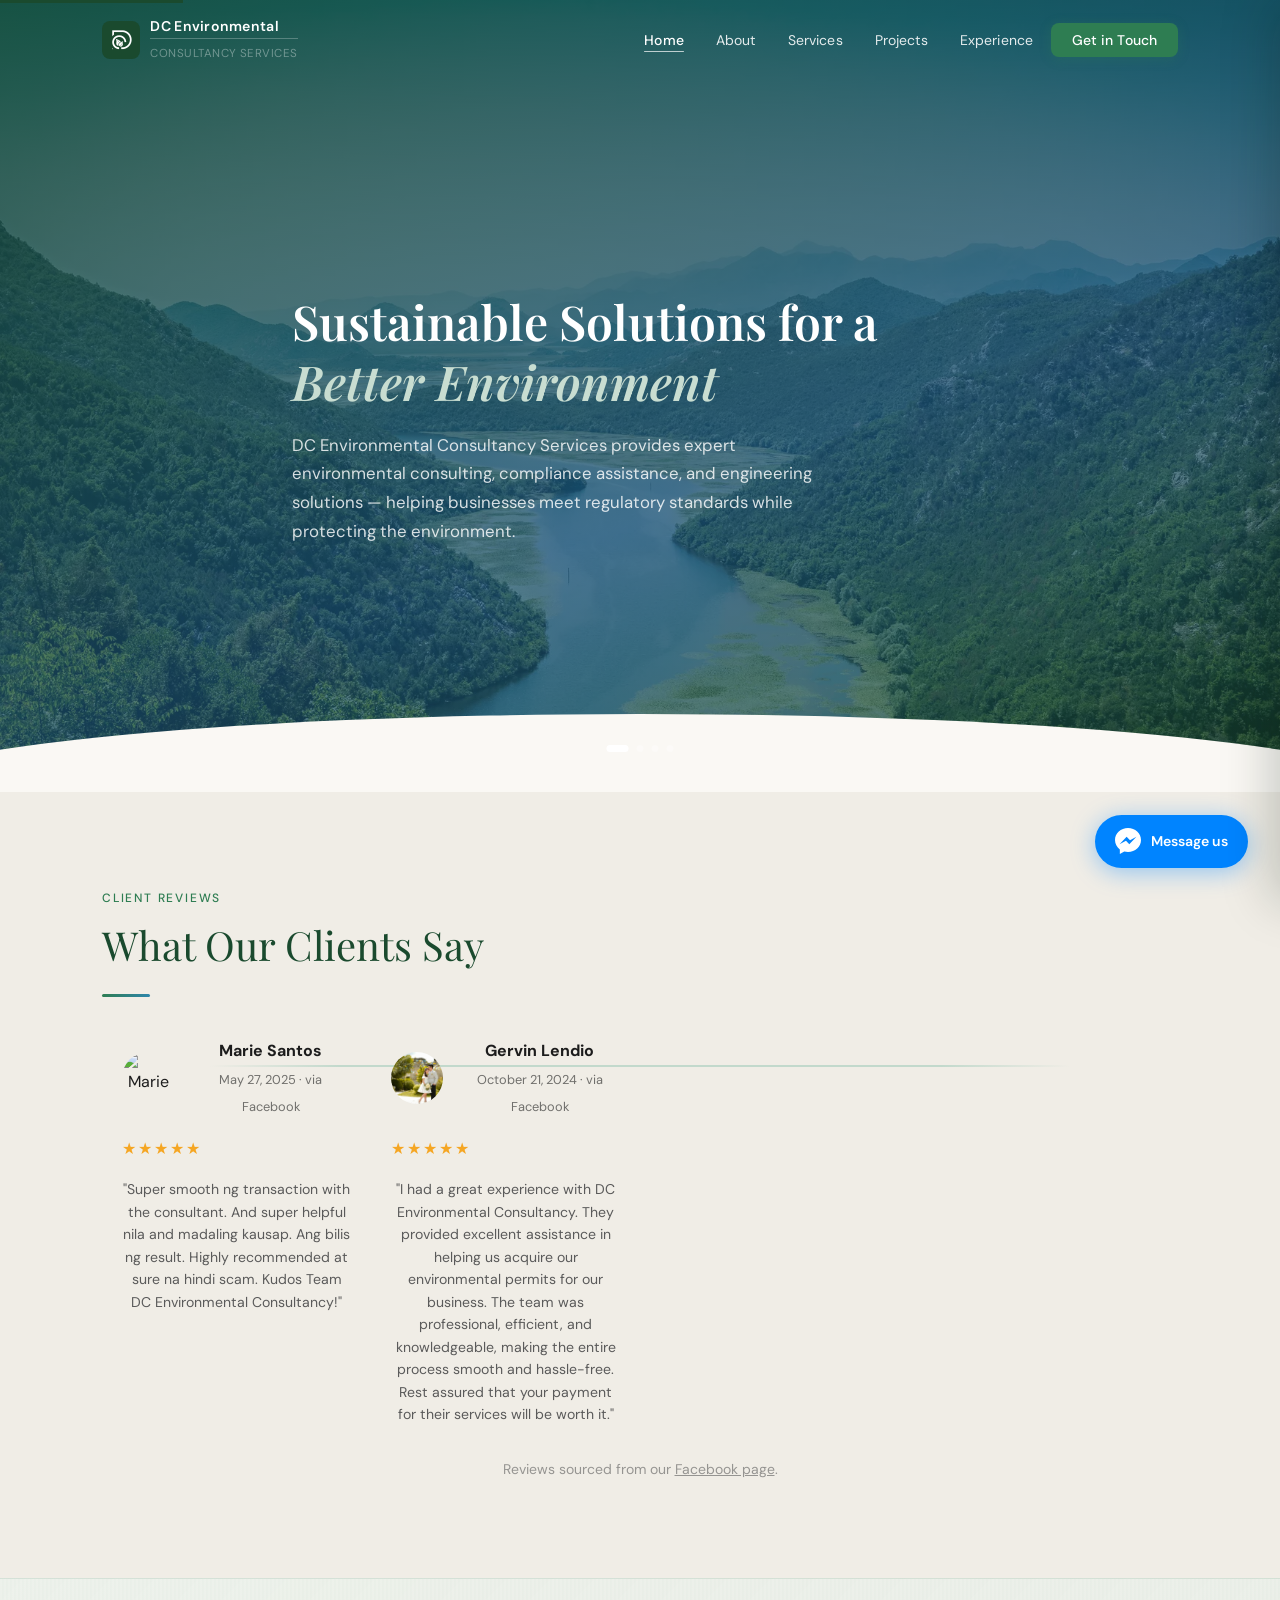
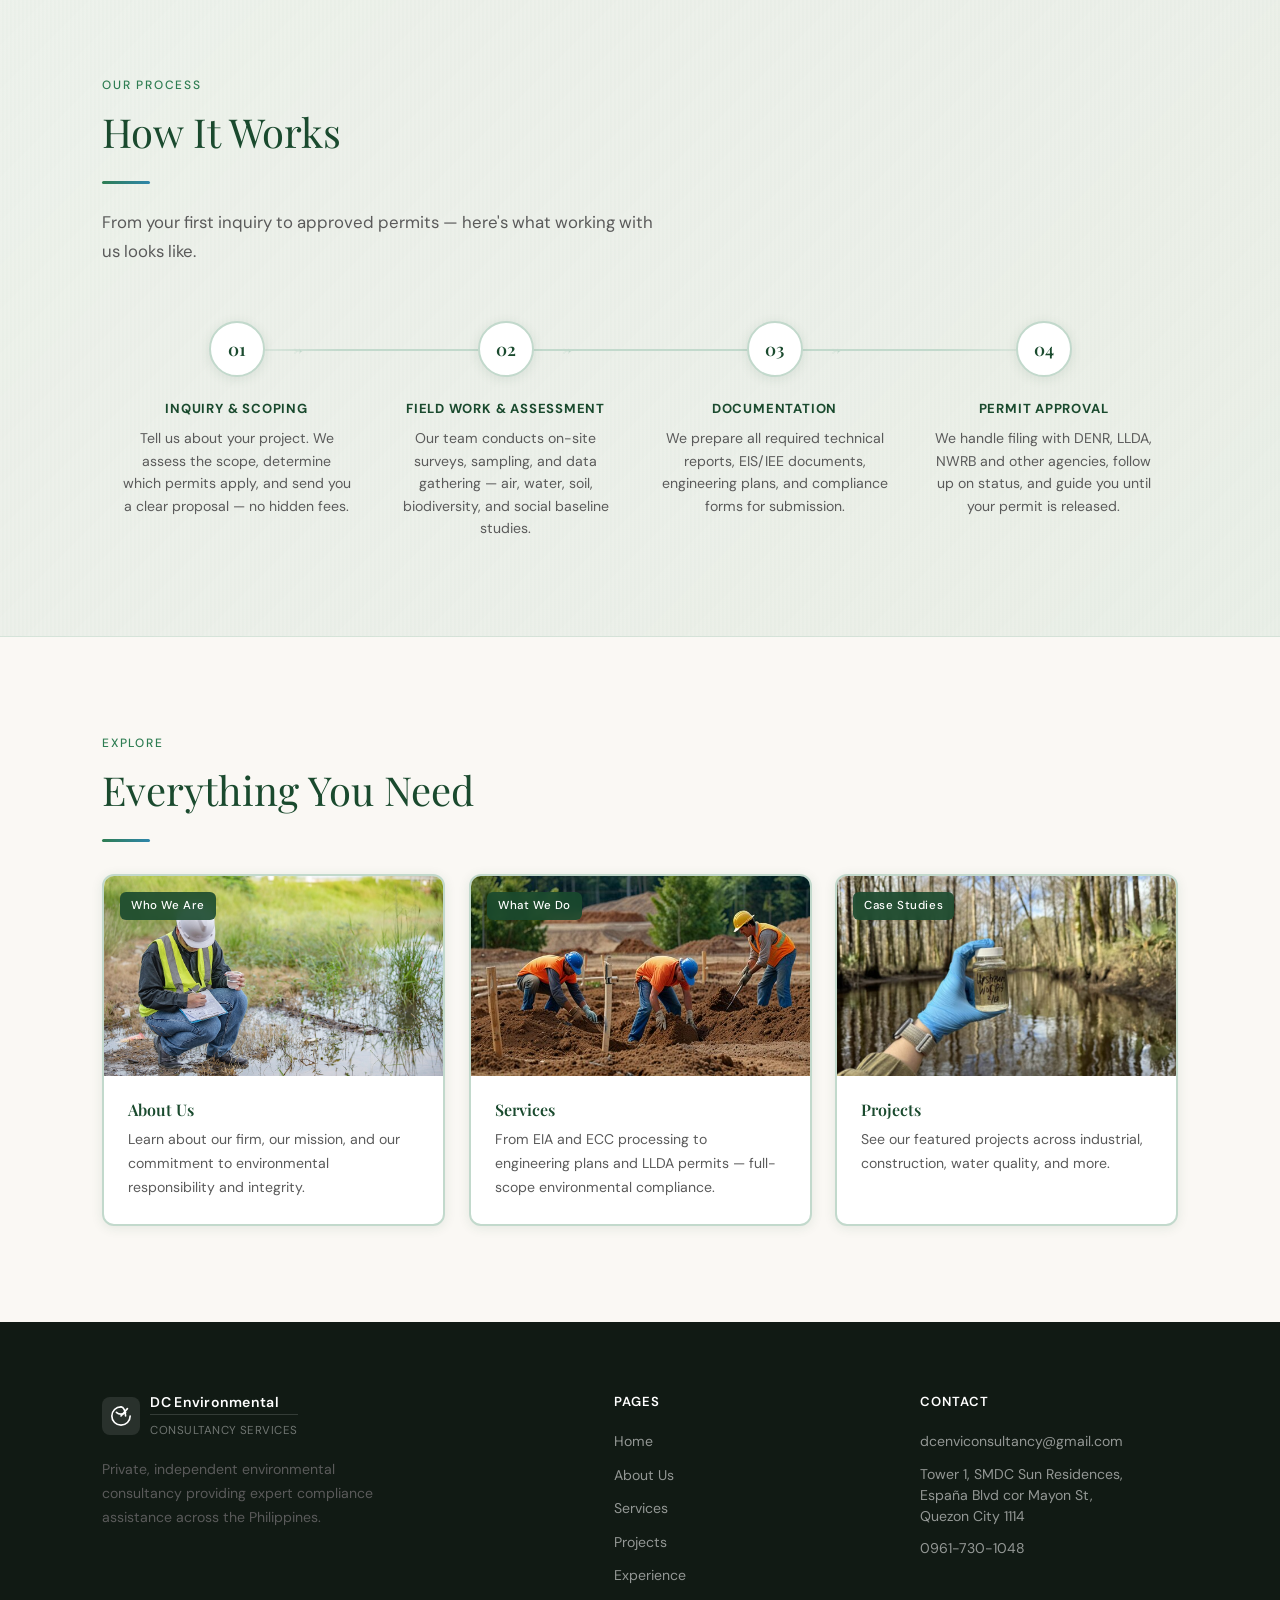
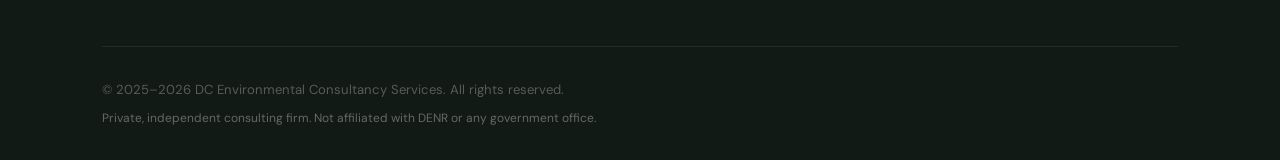
==== index.html @ 494e2d8f "Update index.html" ====
<!DOCTYPE html>
<html lang="en">
<head>
<meta charset="UTF-8">
<meta name="viewport" content="width=device-width, initial-scale=1.0">
<meta name="description" content="DC Environmental Consultancy Services - Expert environmental consulting, ECC/EIA processing, and compliance assistance across the Philippines.">
<meta name="keywords" content="environmental consultancy, ECC, EIA, environmental compliance, Philippines">
<meta property="og:title" content="DC Environmental Consultancy Services">
<meta property="og:description" content="Expert environmental consulting and compliance solutions for businesses across the Philippines.">
<meta property="og:type" content="website">
<link rel="icon" type="image/png" href="logonobg.png">
<link rel="apple-touch-icon" href="apple-touch-icon.png">
<title>DC Environmental Consultancy Services | Environmental Consulting Philippines</title>
<link href="https://fonts.googleapis.com/css2?family=Playfair+Display:ital,wght@0,400;0,600;1,400&family=DM+Sans:wght@300;400;500&display=swap" rel="stylesheet">
<link rel="stylesheet" href="style.css">
<link rel="stylesheet" href="mobile.css">
</head>
<body>

<a href="#main-content" class="skip-to-content">Skip to main content</a>

<!-- ── Navbar ── -->
<nav class="navbar" id="navbar" role="navigation" aria-label="Main navigation">
  <div class="container">
    <a href="index.html" class="logo" aria-label="DC Environmental Consultancy Services home">
      <div class="logo-mark" aria-hidden="true">
        <img src="logonobg.png" alt="DC Environmental Logo" onerror="this.style.display='none';this.nextElementSibling.style.display='flex'">
        <svg viewBox="0 0 24 24" fill="none" stroke="white" stroke-width="1.8" stroke-linecap="round" stroke-linejoin="round" style="display:none;width:70px;height:70px;">
          <path d="M12 2C6.48 2 2 6.48 2 12s4.48 10 10 10 10-4.48 10-10"/>
          <path d="M12 2c2.76 0 5 4.48 5 10"/>
          <path d="M17 8s-2 2-5 2-5-2-5-2"/>
          <path d="M19 4l-7 8"/>
        </svg>
      </div>
      <div class="logo-text">
        <strong>DC Environmental</strong>
        <span>Consultancy Services</span>
      </div>
    </a>
    <ul class="nav-links" id="navLinks" role="list">
      <li><a href="index.html" class="nav-item active-link">Home</a></li>
      <li><a href="about.html" class="nav-item">About</a></li>
      <li><a href="services.html" class="nav-item">Services</a></li>
      <li><a href="projects.html" class="nav-item">Projects</a></li>
      <li><a href="experience.html" class="nav-item">Experience</a></li>
      <li><button class="nav-cta" onclick="openContactModal()">Get in Touch</button></li>
    </ul>
    <button class="hamburger" id="hamburger" aria-label="Toggle menu" aria-expanded="false">
      <span></span><span></span><span></span>
    </button>
  </div>
</nav>

<!-- ── Hero with Carousel ── -->
<section class="hero" id="home" id="main-content" aria-label="Hero section">
  <div class="carousel-bg" id="carouselBg" aria-hidden="true">
    <div class="carousel-slide active" style="background-image: url('heresec.webp')"></div>
    <div class="carousel-slide" style="background-image: url('aboutsec.jpeg')"></div>
    <div class="carousel-slide" style="background-image: url('constructionsiteenvisec.jpg')"></div>
    <div class="carousel-slide" style="background-image: url('riverwaterqualitysec.jpg')"></div>
    <div class="carousel-overlay"></div>
  </div>

  <div class="carousel-dots" aria-label="Carousel indicators">
    <button class="dot active" data-index="0" aria-label="Slide 1"></button>
    <button class="dot" data-index="1" aria-label="Slide 2"></button>
    <button class="dot" data-index="2" aria-label="Slide 3"></button>
    <button class="dot" data-index="3" aria-label="Slide 4"></button>
  </div>

  <button class="carousel-arrow carousel-arrow--prev" id="carouselPrev" aria-label="Previous slide">
    <svg viewBox="0 0 24 24" fill="none" stroke="currentColor" stroke-width="2" stroke-linecap="round" stroke-linejoin="round"><path d="M15 18l-6-6 6-6"/></svg>
  </button>
  <button class="carousel-arrow carousel-arrow--next" id="carouselNext" aria-label="Next slide">
    <svg viewBox="0 0 24 24" fill="none" stroke="currentColor" stroke-width="2" stroke-linecap="round" stroke-linejoin="round"><path d="M9 18l6-6-6-6"/></svg>
  </button>

  <div class="container hero-container">
   <div class="hero-content">
      <h1>Sustainable Solutions for a <em>Better Environment</em></h1>
      <p class="hero-desc">DC Environmental Consultancy Services provides expert environmental consulting, compliance assistance, and engineering solutions — helping businesses meet regulatory standards while protecting the environment.</p>
      <div class="hero-actions">
    </div>
  </div>
</section>
  <!-- ── Testimonials ── -->
<section class="section section--alt" id="testimonials" aria-labelledby="testimonials-heading">
  <div class="container">
    <div class="section-label">Client Reviews</div>
    <h2 id="testimonials-heading" class="section-title">What Our Clients Say</h2>
    <div class="divider"></div>
    <div class="how-it-works-grid" style="margin-top:2.5rem;">

      <div class="how-step fade-in" style="flex-direction:column;gap:1rem;align-items:flex-start;">
        <div style="display:flex;align-items:center;gap:1rem;">
          <img src="mariesantos.webp" alt="Marie Santos" style="width:52px;height:52px;border-radius:50%;object-fit:cover;flex-shrink:0;">
          <div>
            <strong style="display:block;">Marie Santos</strong>
            <span style="font-size:0.8rem;opacity:0.6;">May 27, 2025 · via Facebook</span>
          </div>
        </div>
        <div style="color:#f5a623;font-size:1rem;letter-spacing:2px;">★★★★★</div>
        <p style="margin:0;">"Super smooth ng transaction with the consultant. And super helpful nila and madaling kausap. Ang bilis ng result. Highly recommended at sure na hindi scam. Kudos Team DC Environmental Consultancy!"</p>
      </div>

      <div class="how-step fade-in" style="flex-direction:column;gap:1rem;align-items:flex-start;">
        <div style="display:flex;align-items:center;gap:1rem;">
          <img src="gervinlendio.webp" alt="Gervin Lendio" style="width:52px;height:52px;border-radius:50%;object-fit:cover;flex-shrink:0;">
          <div>
            <strong style="display:block;">Gervin Lendio</strong>
            <span style="font-size:0.8rem;opacity:0.6;">October 21, 2024 · via Facebook</span>
          </div>
        </div>
        <div style="color:#f5a623;font-size:1rem;letter-spacing:2px;">★★★★★</div>
        <p style="margin:0;">"I had a great experience with DC Environmental Consultancy. They provided excellent assistance in helping us acquire our environmental permits for our business. The team was professional, efficient, and knowledgeable, making the entire process smooth and hassle-free. Rest assured that your payment for their services will be worth it."</p>
      </div>

    </div>
    <p style="text-align:center;margin-top:2rem;font-size:0.875rem;opacity:0.6;">
      Reviews sourced from our <a href="https://www.facebook.com/61554171736979" target="_blank" rel="noopener" style="color:inherit;text-decoration:underline;">Facebook page</a>.
    </p>
  </div>
</section>

<!-- ── How It Works ── -->
<section class="section section--alt" id="process" aria-labelledby="process-heading">
  <div class="container">
    <div class="section-label">Our Process</div>
    <h2 id="process-heading" class="section-title">How It Works</h2>
    <div class="divider"></div>
    <p class="section-subtitle">From your first inquiry to approved permits — here's what working with us looks like.</p>
    <div class="how-it-works-grid">
      <div class="how-step fade-in">
        <div class="how-step-num">01</div>
        <div class="how-step-text">
          <h4>Inquiry & Scoping</h4>
          <p>Tell us about your project. We assess the scope, determine which permits apply, and send you a clear proposal — no hidden fees.</p>
        </div>
      </div>
      <div class="how-step fade-in">
        <div class="how-step-num">02</div>
        <div class="how-step-text">
          <h4>Field Work & Assessment</h4>
          <p>Our team conducts on-site surveys, sampling, and data gathering — air, water, soil, biodiversity, and social baseline studies.</p>
        </div>
      </div>
      <div class="how-step fade-in">
        <div class="how-step-num">03</div>
        <div class="how-step-text">
          <h4>Documentation</h4>
          <p>We prepare all required technical reports, EIS/IEE documents, engineering plans, and compliance forms for submission.</p>
        </div>
      </div>
      <div class="how-step fade-in">
        <div class="how-step-num">04</div>
        <div class="how-step-text">
          <h4>Permit Approval</h4>
          <p>We handle filing with DENR, LLDA, NWRB and other agencies, follow up on status, and guide you until your permit is released.</p>
        </div>
      </div>
    </div>
  </div>
</section>

<!-- ── Quick Nav Cards ── -->
<section class="section" id="explore">
  <div class="container">
    <div class="section-label">Explore</div>
    <h2 class="section-title">Everything You Need</h2>
    <div class="divider"></div>
    <div class="projects-grid" style="margin-top:2rem;">
      <a href="about.html" class="project-card fade-in" style="text-decoration:none;display:block;">
        <div class="project-thumb">
          <img src="aboutsec.jpeg" alt="About DC Environmental" loading="lazy">
          <span class="project-thumb-label">Who We Are</span>
        </div>
        <div class="project-body">
          <h3>About Us</h3>
          <p>Learn about our firm, our mission, and our commitment to environmental responsibility and integrity.</p>
        </div>
      </a>
      <a href="services.html" class="project-card fade-in" style="text-decoration:none;display:block;">
        <div class="project-thumb">
          <img src="constructionsiteenvisec.jpg" alt="Our Services" loading="lazy">
          <span class="project-thumb-label">What We Do</span>
        </div>
        <div class="project-body">
          <h3>Services</h3>
          <p>From EIA and ECC processing to engineering plans and LLDA permits — full-scope environmental compliance.</p>
        </div>
      </a>
      <a href="projects.html" class="project-card fade-in" style="text-decoration:none;display:block;">
        <div class="project-thumb">
          <img src="riverwaterqualitysec.jpg" alt="Our Projects" loading="lazy">
          <span class="project-thumb-label">Case Studies</span>
        </div>
        <div class="project-body">
          <h3>Projects</h3>
          <p>See our featured projects across industrial, construction, water quality, and more.</p>
        </div>
      </a>
    </div>
  </div>
</section>

<!-- ── Footer ── -->
<footer>
  <div class="container">
    <div class="footer-grid">
      <div class="footer-brand">
        <a href="index.html" class="logo" aria-label="DC Environmental home">
         <div class="logo-mark">
  <svg viewBox="0 0 24 24" fill="none" stroke="white" stroke-width="1.8" stroke-linecap="round" stroke-linejoin="round" width="22" height="22">
    <path d="M12 2C6.48 2 2 6.48 2 12s4.48 10 10 10 10-4.48 10-10"/>
    <path d="M12 2c2.76 0 5 4.48 5 10"/>
    <path d="M17 8s-2 2-5 2-5-2-5-2"/>
    <path d="M19 4l-7 8"/>
  </svg>
</div>
          <div class="logo-text">
            <strong>DC Environmental</strong>
            <span>Consultancy Services</span>
          </div>
        </a>
        <p>Private, independent environmental consultancy providing expert compliance assistance across the Philippines.</p>
      </div>
      <div class="footer-col">
        <h4>Pages</h4>
        <a href="index.html">Home</a>
        <a href="about.html">About Us</a>
        <a href="services.html">Services</a>
        <a href="projects.html">Projects</a>
        <a href="experience.html">Experience</a>
      </div>
      <div class="footer-col">
        <h4>Contact</h4>
        <a href="mailto:dcenviconsultancy@gmail.com">dcenviconsultancy@gmail.com</a>
        <a href="https://maps.google.com/?q=SMDC+Sun+Residences+España+Boulevard+Quezon+City" target="_blank" rel="noopener" style="line-height:1.5;">Tower 1, SMDC Sun Residences,<br>España Blvd cor Mayon St,<br>Quezon City 1114</a>
        <a href="tel:+639617301048">0961-730-1048</a>
      </div>
    </div>
    <div class="footer-bottom">
      <p>&copy; 2025–2026 DC Environmental Consultancy Services. All rights reserved.</p>
      <p class="disclaimer">Private, independent consulting firm. Not affiliated with DENR or any government office.</p>
    </div>
  </div>
</footer>

<!-- Messenger Chat Widget -->
<div id="messengerWidget">
  <div class="msgr-popup" id="messengerPopup">
    <div class="msgr-header">
      <div class="msgr-avatar">
        <img src="logonobg.png" alt="DC Environmental">
      </div>
      <div class="msgr-info">
        <strong>DC Environmental</strong>
        <span>Typically replies instantly</span>
      </div>
      <button class="msgr-close" id="messengerClose" aria-label="Close chat">✕</button>
    </div>
    <div class="msgr-body">
      <div class="msgr-bubble-wrap">
        <div class="msgr-bubble">Hi there! 👋 Welcome to DC Environmental Consultancy. How can we help you today?</div>
        <div class="msgr-bubble-time">DC Environmental · just now</div>
      </div>
    </div>
    <div class="msgr-footer">
      <input class="msgr-input" id="messengerInput" placeholder="Aa" type="text" />
      <button class="msgr-send" id="messengerSend" aria-label="Send message">
        <svg viewBox="0 0 24 24" fill="white" width="16" height="16"><path d="M2 21l21-9L2 3v7l15 2-15 2z"/></svg>
      </button>
    </div>
    <a class="msgr-open-link" href="https://m.me/61554171736979" target="_blank" rel="noopener">Open in Messenger →</a>
  </div>
  <button class="messenger-float" id="messengerBtn" aria-label="Chat on Messenger">
    <svg viewBox="0 0 24 24" fill="white" width="26" height="26"><path d="M12 0C5.373 0 0 4.974 0 11.111c0 3.498 1.744 6.614 4.469 8.652V24l4.088-2.242c1.092.301 2.246.464 3.443.464 6.627 0 12-4.974 12-11.111S18.627 0 12 0zm1.191 14.963l-3.055-3.26-5.963 3.26L10.732 8l3.131 3.26L19.752 8l-6.561 6.963z"/></svg>
    <span>Message us</span>
  </button>
</div>

<!-- ── Contact Modal ── -->
<div class="modal-backdrop" id="modalBackdrop" onclick="closeContactModal()" aria-hidden="true"></div>
<div class="contact-modal" id="contactModal" role="dialog" aria-modal="true" aria-labelledby="modalTitle">
  <div class="modal-header">
    <div class="modal-header-inner">
     <div class="modal-logo-mark" aria-hidden="true">
  <img src="logonobg.png" alt="DC Environmental Logo" 
       style="width:24px;height:24px;object-fit:contain;">
</div>
      <div>
        <h2 id="modalTitle">Get in Touch</h2>
        <p>We'll respond via email.</p>
      </div>
    </div>
    <button class="modal-close" onclick="closeContactModal()" aria-label="Close contact form">
      <svg viewBox="0 0 24 24" fill="none" stroke="currentColor" stroke-width="2" stroke-linecap="round" stroke-linejoin="round" width="20" height="20"><path d="M18 6L6 18M6 6l12 12"/></svg>
    </button>
  </div>
  <div class="modal-body">
    <div class="modal-quick-links">
      <a href="https://www.facebook.com/61554171736979" target="_blank" rel="noopener" class="modal-quick-btn modal-quick-wa" style="background:#1877F2;">
  <svg viewBox="0 0 24 24" fill="white" width="20" height="20">
    <path d="M18 2h-3a5 5 0 00-5 5v3H7v4h3v8h4v-8h3l1-4h-4V7a1 1 0 011-1h3z"/>
  </svg>
  Facebook Page
</a>
      <a href="mailto:dcenviconsultancy@gmail.com" class="modal-quick-btn modal-quick-email">
        <svg viewBox="0 0 24 24" fill="none" stroke="currentColor" stroke-width="1.8" width="20" height="20"><path d="M4 4h16c1.1 0 2 .9 2 2v12c0 1.1-.9 2-2 2H4c-1.1 0-2-.9-2-2V6c0-1.1.9-2 2-2z"/><path d="M22 6l-10 7L2 6"/></svg>
        Email Us
      </a>
    </div>
    <div class="modal-divider"><span>or fill out the form</span></div>
    <form id="contactForm" novalidate>
      <div class="modal-form-row">
        <div class="form-group">
          <label for="fname">First Name *</label>
          <input type="text" id="fname" name="fname" placeholder="Juan" required autocomplete="given-name">
        </div>
        <div class="form-group">
          <label for="lname">Last Name *</label>
          <input type="text" id="lname" name="lname" placeholder="dela Cruz" required autocomplete="family-name">
        </div>
      </div>
      <div class="form-group">
        <label for="memail">Email Address</label>
        <input type="email" id="memail" name="email" placeholder="juan@example.com" autocomplete="email">
      </div>
      <div class="form-group">
        <label for="mphone">Phone</label>
        <input type="tel" id="mphone" name="phone" placeholder="09XX-XXX-XXXX" autocomplete="tel">
      </div>
      <div class="form-group">
        <label for="mservice">Service Needed</label>
        <select id="mservice" name="service">
          <option value="">Select a service...</option>
          <option>Environmental Impact Assessment (EIA/EIS)</option>
          <option>Certificate of Non-Coverage (CNC)</option>
          <option>Environmental Compliance Certificate (ECC)</option>
          <option>ECC Amendment (Minor/Major)</option>
          <option>PCO Accreditation</option>
          <option>Hazardous Waste Generator ID (HWG-ID)</option>
          <option>Permit to Operate - Air (PTO-APSI)</option>
          <option>Wastewater Discharge Permit (WWDP)</option>
          <option>LLDA Permits</option>
          <option>Water Permits (NWRB)</option>
          <option>Site Development Plan (SDP)</option>
          <option>Drainage / Septic Layout</option>
          <option>GIS Mapping</option>
          <option>Other</option>
        </select>
      </div>
      <div class="form-group">
        <label for="mmessage">Message *</label>
        <textarea id="mmessage" name="message" placeholder="Briefly describe your project or inquiry..." required></textarea>
      </div>
      <button type="submit" class="btn-submit">
        Send Message
        <svg viewBox="0 0 20 20" width="16" height="16" fill="none" stroke="currentColor" stroke-width="2" stroke-linecap="round" stroke-linejoin="round"><path d="M4 10h12M10 4l6 6-6 6"/></svg>
      </button>
      <p class="form-notice">DC Environmental is a private, independent firm. Not affiliated with DENR or any government office.</p>
    </form>
    <div class="form-success" id="formSuccess" style="display:none;" aria-live="polite">
      <div class="form-success-icon">
        <svg viewBox="0 0 48 48" fill="none" stroke="#2e7d52" stroke-width="2.5" stroke-linecap="round" stroke-linejoin="round"><circle cx="24" cy="24" r="20"/><path d="M16 24l6 6 10-12"/></svg>
      </div>
      <h3>Message Sent!</h3>
      <p>Thank you for reaching out. We'll get back to you as soon as possible via email.</p>
      <button class="btn-primary" onclick="closeContactModal()" style="margin-top:1.5rem;width:100%;justify-content:center;">Close</button>
    </div>
  </div>
</div>

<script src="main.js"></script>
</body>
</html>
---- style.css ----
/* ══════════════════════════════════════════
   DC Environmental Consultancy — style.css
   Complete consolidated stylesheet (includes experience page)
   ══════════════════════════════════════════ */

/* ── Variables ── */
:root {
  --forest:     #1a4a2e;
  --forest-mid: #1e5535;
  --leaf:       #2e7d52;
  --sage:       #5a9e7a;
  --mist:       #c8ddd1;
  --sky:        #1b4f72;
  --water:      #2e86ab;
  --sand:       #f0ede6;
  --cream:      #faf8f4;
  --charcoal:   #1c1c1c;
  --gray:       #5a5a5a;
  --light:      #ddeee5;
  --white:      #ffffff;
  --border:     #c2d9cc;
  --radius:     12px;
  --transition: 0.3s ease;
  --shadow-sm:  0 2px 12px rgba(26,74,46,0.10);
  --shadow-md:  0 6px 28px rgba(26,74,46,0.15);
  --shadow-lg:  0 12px 48px rgba(26,74,46,0.20);
}

/* ── Reset ── */
*, *::before, *::after { box-sizing: border-box; margin: 0; padding: 0; }
html { scroll-behavior: smooth; font-size: 16px; }
body {
  font-family: 'DM Sans', sans-serif;
  color: var(--charcoal);
  background: var(--cream);
  line-height: 1.7;
  overflow-x: hidden;
  cursor: auto;
}
img { max-width: 100%; display: block; object-fit: cover; }
a { text-decoration: none; color: inherit; }
ul { list-style: none; }
button { cursor: pointer; border: none; background: none; font-family: inherit; }

/* ── Typography ── */
h1, h2, h3, h4 { font-family: 'Playfair Display', serif; line-height: 1.25; }
h1 { font-size: clamp(1.9rem, 4vw, 3rem); font-weight: 600; }
h2 { font-size: clamp(1.7rem, 3.5vw, 2.5rem); font-weight: 400; }
h3 { font-size: 1.1rem; font-weight: 600; }
p  { font-size: 1rem; color: var(--gray); }

/* ── Layout Helpers ── */
.skip-to-content {
  position: absolute; top: -40px; left: 0;
  padding: 0.5rem 1rem; text-decoration: none; z-index: 10000;
}
.skip-to-content:focus { top: 0; }
.container { max-width: 1140px; margin: 0 auto; padding: 0 2rem; }
.section { padding: 6rem 0; }
.section--alt { background: var(--sand); }
.section-label {
  font-size: 0.75rem; font-weight: 500;
  letter-spacing: 0.15em; text-transform: uppercase;
  color: var(--leaf); margin-bottom: 0.75rem;
}
.section-title { color: var(--forest); margin-bottom: 1.25rem; }
.section-subtitle { max-width: 560px; font-size: 1.05rem; }
.divider {
  width: 48px; height: 3px;
  background: linear-gradient(90deg, var(--leaf), var(--water));
  border-radius: 2px; margin: 1.5rem 0;
}

/* ── Fade-in Animation ── */
.fade-in {
  opacity: 0; transform: translateY(28px);
  transition: opacity 0.65s ease, transform 0.65s ease;
}
.fade-in.visible { opacity: 1; transform: translateY(0); }

/* ════════════════════════════════
   CUSTOM CURSOR
   ════════════════════════════════ */
#cursor-dot {
  display: none; width: 6px; height: 6px;
  background: var(--leaf); border-radius: 50%;
  position: fixed; top: 0; left: 0; pointer-events: none; z-index: 99999;
  transform: translate(-50%, -50%);
  transition: width 0.2s ease, height 0.2s ease, background 0.2s ease, opacity 0.2s ease;
}
#cursor-ring {
  display: none; width: 32px; height: 32px;
  border: 1.5px solid rgba(46,125,82,0.45); border-radius: 50%;
  position: fixed; top: 0; left: 0; pointer-events: none; z-index: 99998;
  transform: translate(-50%, -50%);
  transition: width 0.25s ease, height 0.25s ease, border-color 0.25s ease, background 0.25s ease, border-radius 0.25s ease;
  display: flex; align-items: center; justify-content: center;
}
#cursor-label {
  display: none; position: fixed; top: 0; left: 0;
  pointer-events: none; z-index: 99997;
  transform: translate(14px, -50%);
  background: var(--forest); color: var(--white);
  font-family: 'DM Sans', sans-serif;
  font-size: 0.68rem; font-weight: 600;
  letter-spacing: 0.06em; text-transform: uppercase;
  padding: 0.25rem 0.6rem; border-radius: 100px; opacity: 0;
  transition: opacity 0.2s ease; white-space: nowrap;
}
body.cursor-cta #cursor-label,
body.cursor-card #cursor-label { opacity: 1; }
body.cursor-cta #cursor-dot { width: 4px; height: 4px; background: var(--white); }
body.cursor-cta #cursor-ring { width: 44px; height: 44px; background: rgba(46,125,82,0.15); border-color: var(--leaf); }
body.cursor-link #cursor-dot { background: var(--water); width: 5px; height: 5px; }
body.cursor-link #cursor-ring { border-color: var(--water); width: 26px; height: 26px; }
body.cursor-card #cursor-dot { width: 4px; height: 4px; background: var(--forest); }
body.cursor-card #cursor-ring { width: 40px; height: 40px; border-color: var(--forest); border-width: 1.5px; }
body.cursor-nav #cursor-dot { background: var(--sage); width: 5px; height: 5px; }
body.cursor-nav #cursor-ring { width: 22px; height: 22px; border-color: var(--sage); }
body.cursor-tab #cursor-dot { background: var(--sky); }
body.cursor-tab #cursor-ring { border-color: var(--sky); width: 26px; height: 26px; }

/* ════════════════════════════════
   NAVBAR
   ════════════════════════════════ */
.navbar {
  position: fixed; top: 0; left: 0; right: 0; z-index: 1000;
  padding: 1.1rem 0; background: transparent;
  transition: background 0.4s ease, box-shadow 0.4s ease, padding 0.4s ease, backdrop-filter 0.4s ease;
}
.navbar.scrolled {
  background: rgba(255,255,255,0.78);
  backdrop-filter: blur(20px) saturate(160%);
  -webkit-backdrop-filter: blur(20px) saturate(160%);
  box-shadow: 0 1px 0 rgba(26,74,46,0.07), 0 8px 32px rgba(26,74,46,0.08);
  padding: 0.65rem 0;
}
.navbar .container { display: flex; align-items: center; justify-content: space-between; }

/* ── Logo ── */
.logo { display: flex; align-items: center; gap: 0.75rem; }
.logo-mark {
    width: 44px; height: 44px;
  /* Match the SVG size from index.html */
  background: var(--forest);
  display: flex; align-items: center; justify-content: center; flex-shrink: 0;
  overflow: hidden; transition: transform 0.3s ease, box-shadow 0.3s ease, background 0.3s ease;
}
.navbar.scrolled .logo-mark { background: transparent; }
.logo:hover .logo-mark { transform: scale(1.08) rotate(-3deg); box-shadow: 0 4px 16px rgba(26,74,46,0.35); }
.navbar.scrolled .logo-mark img { filter: none; }
.logo-mark img {
  width: 100%; height: 100%; object-fit: contain; padding: 4px;
  filter: brightness(0) invert(1);
}

/* ── Logo text ── */
.logo-text { line-height: 1.2; }
.logo-text strong {
  display: block; font-family: 'Playfair Display', serif;
  font-weight: 600; font-size: 24px; letter-spacing: 0.005em;
  line-height: 1.15; transition: color var(--transition);
}
.logo-text strong::after {
  content: '';
  display: block; width: 100%; height: 0.5px;
  background: rgba(255,255,255,0.25); margin: 4px 0;
}
.navbar.scrolled .logo-text strong::after { background: rgba(26,74,46,0.2); }
.logo-text span {
  font-family: 'DM Sans', sans-serif;
  font-size: 10px; letter-spacing: 0.18em;
  text-transform: uppercase; font-weight: 400;
  opacity: 0.55; transition: color var(--transition);
}
.navbar:not(.scrolled) .logo-text strong { color: var(--white); }
.navbar:not(.scrolled) .logo-text span   { color: rgba(255,255,255,0.65); }
.navbar.scrolled .logo-text strong { color: var(--forest); }
.navbar.scrolled .logo-text span   { color: var(--gray); opacity: 1; }

/* ── Nav links ── */
.nav-links { display: flex; align-items: center; gap: 0.2rem; }
.nav-item {
  font-size: 0.875rem; font-weight: 400; letter-spacing: 0.01em;
  padding: 0.45rem 0.9rem; border-radius: 6px;
  transition: color var(--transition), background var(--transition); position: relative;
}
.nav-item::after {
  content: ''; position: absolute; bottom: 4px; left: 50%; right: 50%;
  height: 1.5px; background: linear-gradient(90deg, var(--leaf), var(--water));
  border-radius: 2px;
  transition: left 0.35s cubic-bezier(.4,0,.2,1), right 0.35s cubic-bezier(.4,0,.2,1);
}
.nav-item:hover::after, .nav-item.active-link::after { left: 0.9rem; right: 0.9rem; }
.navbar:not(.scrolled) .nav-item { color: rgba(255,255,255,0.88); }
.navbar:not(.scrolled) .nav-item::after { background: rgba(255,255,255,0.7); }
.navbar:not(.scrolled) .nav-item:hover { color: white; }
.navbar:not(.scrolled) .nav-item.active-link { color: white; }
.navbar.scrolled .nav-item { color: var(--charcoal); }
.navbar.scrolled .nav-item:hover { color: var(--leaf); }
.navbar.scrolled .nav-item.active-link { color: var(--leaf); }
.nav-item.active-link { font-weight: 500; }

/* ── CTA button ── */
.nav-cta {
  padding: 0.5rem 1.3rem !important;
  background: var(--leaf) !important; color: var(--white) !important;
  border-radius: 8px !important; font-weight: 500 !important; font-size: 0.875rem !important;
  box-shadow: 0 2px 12px rgba(46,125,82,0.28); letter-spacing: 0.01em;
  transition: background var(--transition), transform var(--transition), box-shadow var(--transition) !important;
}
.nav-cta::after { display: none !important; }
.nav-cta:hover { background: var(--forest) !important; transform: translateY(-1px); box-shadow: 0 4px 20px rgba(46,125,82,0.4) !important; }
button.nav-cta {
  padding: 0.5rem 1.3rem; background: var(--leaf); color: var(--white);
  border-radius: 8px; font-family: 'DM Sans', sans-serif;
  font-weight: 500; font-size: 0.875rem;
  box-shadow: 0 2px 12px rgba(46,125,82,0.28); border: none; cursor: pointer;
  transition: background var(--transition), transform var(--transition), box-shadow var(--transition);
}
button.nav-cta:hover { background: var(--forest); transform: translateY(-1px); box-shadow: 0 4px 20px rgba(46,125,82,0.4); }

/* ── Hamburger ── */
.hamburger { display: none; flex-direction: column; gap: 5px; padding: 6px; }
.hamburger span { display: block; width: 22px; height: 2px; background: var(--white); border-radius: 2px; transition: var(--transition); }
.navbar.scrolled .hamburger span { background: var(--charcoal); }
.hamburger.open span:nth-child(1) { transform: translateY(7px) rotate(45deg); }
.hamburger.open span:nth-child(2) { opacity: 0; }
.hamburger.open span:nth-child(3) { transform: translateY(-7px) rotate(-45deg); }

/* ════════════════════════════════
   HERO + CAROUSEL
   ════════════════════════════════ */
.hero {
  min-height: 88vh; position: relative;
  display: flex; align-items: center;
  padding-top: 80px; overflow: hidden;
}
.carousel-bg { position: absolute; inset: 0; z-index: 0; }
.carousel-slide {
  position: absolute; inset: 0;
  background-size: cover; background-position: center;
  opacity: 0; transition: opacity 1.2s ease;
}
.carousel-slide.active { opacity: 1; }
.carousel-overlay {
  position: absolute; inset: 0;
  background: linear-gradient(160deg, rgba(26,74,46,0.82) 0%, rgba(27,79,114,0.72) 60%, rgba(26,74,46,0.65) 100%);
}
.carousel-dots {
  position: absolute; bottom: 2.5rem; left: 50%;
  transform: translateX(-50%); display: flex; gap: 0.5rem; z-index: 10;
}
.dot {
  width: 7px; height: 7px; border-radius: 50%;
  background: rgba(255,255,255,0.35); border: none; padding: 0;
  transition: background var(--transition), width var(--transition); cursor: none;
}
.dot.active { background: var(--white); width: 22px; border-radius: 4px; }
.carousel-arrow {
  display: none; position: absolute; top: 50%; z-index: 10;
  transform: translateY(-50%); width: 44px; height: 44px;
  background: rgba(255,255,255,0.12); border: 1px solid rgba(255,255,255,0.22);
  border-radius: 50%; backdrop-filter: blur(8px);
  align-items: center; justify-content: center; color: white;
  transition: background 0.25s ease, transform 0.25s ease, border-color 0.25s ease; cursor: none;
}
.carousel-arrow:hover { background: rgba(255,255,255,0.22); border-color: rgba(255,255,255,0.5); transform: translateY(-50%) scale(1.08); }
.carousel-arrow svg { width: 18px; height: 18px; flex-shrink: 0; }
.carousel-arrow--prev { left: 1.5rem; }
.carousel-arrow--next { right: 1.5rem; }
.carousel-caption {
  position: absolute; bottom: 5rem; left: 50%; transform: translateX(-50%);
  z-index: 10; text-align: center; pointer-events: none;
}
.carousel-caption-text {
  display: inline-block;
  background: rgba(26,74,46,0.55); backdrop-filter: blur(10px);
  border: 1px solid rgba(255,255,255,0.18); color: rgba(255,255,255,0.9);
  font-size: 0.78rem; letter-spacing: 0.1em; text-transform: uppercase;
  padding: 0.35rem 1rem; border-radius: 100px; transition: opacity 0.4s ease;
}
.hero::before {
  content: ''; position: absolute; bottom: -2px; left: 0; right: 0; height: 80px;
  background: var(--cream); clip-path: ellipse(60% 100% at 50% 100%); z-index: 2;
}
.hero-container {
  position: relative; z-index: 3;
  display: grid; grid-template-columns: 1fr; gap: 0;
  align-items: center; max-width: 760px;
}
.hero-content {
  background: none !important; border: none !important;
  backdrop-filter: none !important; -webkit-backdrop-filter: none !important;
  box-shadow: none !important; padding: 0 !important;
  border-radius: 0 !important; text-align: left;
}
.hero-badge {
  display: inline-flex; align-items: center; gap: 0.5rem;
  background: rgba(255,255,255,0.12); border: 1px solid rgba(255,255,255,0.25);
  color: var(--mist); border-radius: 100px;
  font-size: 0.78rem; letter-spacing: 0.08em; text-transform: uppercase;
  padding: 0.35rem 1rem; margin-bottom: 1.5rem;
}
.hero h1 {
  color: var(--white); font-size: clamp(1.9rem, 4vw, 3rem);
  margin-bottom: 1.25rem; text-transform: none; letter-spacing: normal;
}
.hero h1 em { font-style: italic; color: var(--mist); }
.hero-desc {
  color: rgba(255,255,255,0.82); font-size: 1.05rem;
  max-width: 520px; margin-bottom: 2.25rem;
  text-transform: none !important; letter-spacing: normal !important; line-height: 1.7;
}
.hero-actions { display: flex; align-items: center; gap: 1.2rem; flex-wrap: wrap; }

/* ── Buttons ── */
.btn-primary {
  display: inline-flex; align-items: center; gap: 0.5rem;
  background: var(--leaf); color: var(--white);
  padding: 0.85rem 2rem; border-radius: 8px;
  font-weight: 500; font-size: 0.95rem;
  transition: background var(--transition), transform var(--transition), box-shadow var(--transition);
  box-shadow: 0 4px 20px rgba(46,125,82,0.35);
}
.btn-primary:hover { background: var(--forest); transform: translateY(-2px); box-shadow: 0 8px 28px rgba(46,125,82,0.45); }
button.btn-primary { border: none; cursor: pointer; font-family: 'DM Sans', sans-serif; }

.btn-outline {
  display: inline-flex; align-items: center; gap: 0.5rem;
  border: 1.5px solid rgba(255,255,255,0.50); color: var(--white);
  padding: 0.85rem 2rem; border-radius: 8px;
  font-weight: 400; font-size: 0.95rem;
  transition: background var(--transition), border-color var(--transition);
}
.btn-outline:hover { background: rgba(255,255,255,0.12); border-color: rgba(255,255,255,0.80); }

/* ── Hero cards ── */
.hero-visual { position: relative; }
.hero-cards { display: grid; gap: 1rem; }
.hero-card {
  background: rgba(255,255,255,0.10); backdrop-filter: blur(10px);
  border: 1px solid rgba(255,255,255,0.22); border-radius: var(--radius);
  padding: 1.2rem 1.5rem; display: flex; align-items: center; gap: 1rem;
  color: var(--white); animation: floatCard 6s ease-in-out infinite;
  transition: border-color var(--transition), background var(--transition);
}
.hero-card:hover { background: rgba(255,255,255,0.16); border-color: rgba(255,255,255,0.45); }
.hero-card:nth-child(2) { animation-delay: 1.5s; }
.hero-card:nth-child(3) { animation-delay: 3s; }
@keyframes floatCard { 0%,100% { transform: translateY(0); } 50% { transform: translateY(-6px); } }
.hero-card-icon {
  width: 42px; height: 42px; border-radius: 8px;
  background: rgba(255,255,255,0.15);
  display: flex; align-items: center; justify-content: center; flex-shrink: 0;
}
.hero-card strong { display: block; font-size: 0.9rem; font-weight: 500; margin-bottom: 0.15rem; }
.hero-card span   { font-size: 0.8rem; color: rgba(255,255,255,0.65); }

/* ════════════════════════════════
   ABOUT
   ════════════════════════════════ */
.about-grid { display: grid; grid-template-columns: 1fr 1fr; gap: 5rem; align-items: center; }
.about-visual { position: relative; }
.about-img-wrap {
  border-radius: 16px; overflow: hidden; height: 440px; position: relative;
  border: 3px solid var(--border); box-shadow: var(--shadow-lg);
}
.about-img { width: 100%; height: 100%; object-fit: cover; transition: transform 0.6s ease; }
.about-img-wrap:hover .about-img { transform: scale(1.04); }
.about-img-overlay {
  position: absolute; inset: 0;
  background: linear-gradient(180deg, transparent 50%, rgba(26,74,46,0.35) 100%);
  pointer-events: none;
}
.about-badge {
  position: absolute; bottom: -1.5rem; right: -1.5rem;
  background: var(--white); border: 2px solid var(--border);
  border-radius: var(--radius); padding: 1.25rem 1.5rem;
  box-shadow: var(--shadow-md); text-align: center;
}
.about-badge strong { display: block; font-family: 'Playfair Display', serif; font-size: 1.5rem; color: var(--forest); }
.about-badge span   { font-size: 0.78rem; color: var(--gray); }
.mission-vision { display: grid; grid-template-columns: 1fr 1fr; gap: 1.5rem; margin-top: 2rem; }
.mv-card {
  background: var(--white); border: 2px solid var(--border);
  border-left: 4px solid var(--leaf);
  border-radius: 0 var(--radius) var(--radius) 0;
  padding: 1.25rem 1.5rem; box-shadow: var(--shadow-sm);
  transition: border-color var(--transition), box-shadow var(--transition), transform var(--transition);
}
.mv-card:hover { border-color: var(--leaf); box-shadow: var(--shadow-md); transform: translateY(-2px); }
.mv-card h4 {
  font-family: 'DM Sans', sans-serif; font-size: 0.78rem;
  font-weight: 600; letter-spacing: 0.1em; text-transform: uppercase;
  color: var(--leaf); margin-bottom: 0.5rem;
}
.mv-card p { font-size: 0.92rem; color: var(--charcoal); line-height: 1.6; }

/* ════════════════════════════════
   SERVICES
   ════════════════════════════════ */
.services-header {
  display: flex; justify-content: space-between;
  align-items: flex-end; margin-bottom: 3.5rem; flex-wrap: wrap; gap: 1rem;
}
.services-tabs { display: flex; gap: 0.5rem; flex-wrap: wrap; }
.tab-btn {
  padding: 0.5rem 1.1rem; border: 2px solid var(--border);
  border-radius: 100px; font-size: 0.85rem; font-weight: 400;
  color: var(--gray); background: var(--white); transition: all var(--transition);
}
.tab-btn.active, .tab-btn:hover {
  background: var(--forest); color: var(--white);
  border-color: var(--forest); box-shadow: 0 4px 16px rgba(26,74,46,0.25);
}
.services-panel { display: none; }
.services-panel.active { display: grid; grid-template-columns: repeat(auto-fit, minmax(280px, 1fr)); gap: 1.5rem; }
.service-card {
  background: linear-gradient(135deg, rgba(200,221,209,0.15) 0%, rgba(46,125,82,0.08) 100%);
  border-radius: var(--radius); border: 2px solid var(--border);
  overflow: hidden; position: relative;
  transform-style: preserve-3d; will-change: transform;
  transition: box-shadow var(--transition), border-color var(--transition), transform var(--transition);
}
.service-card::before {
  content: ''; position: absolute; top: 0; left: 0; right: 0; height: 4px;
  background: linear-gradient(90deg, var(--leaf), var(--water)); opacity: 0.8;
}
.service-card:hover { box-shadow: var(--shadow-lg); border-color: var(--sage); transform: translateY(-6px); }
.service-card-img { display: none; height: 150px; position: relative; overflow: hidden; background: var(--light); }
.service-card-img img { width: 100%; height: 100%; object-fit: cover; transition: transform 0.5s ease; }
.service-card:hover .service-card-img img { transform: scale(1.08); }
.service-card-img-overlay {
  position: absolute; inset: 0;
  background: linear-gradient(180deg, transparent 30%, rgba(26,74,46,0.45) 100%);
  transition: opacity var(--transition);
}
.service-card:hover .service-card-img-overlay { opacity: 0.6; }
.service-card-body-wrap { padding: 1.5rem 1.75rem 1.75rem; }
.service-icon {
  display: flex; align-items: center; justify-content: center;
  margin-bottom: 1.2rem; margin-top: 1.5rem; position: relative; z-index: 1;
  width: 32px; height: 32px;
}
.service-icon svg { width: 28px; height: 28px; transition: stroke var(--transition); }
.service-card:hover .service-icon svg { stroke: var(--leaf) !important; }
.service-card > .service-icon { margin-top: 1.5rem; }
.service-card h3 { color: var(--forest); margin-bottom: 0.6rem; font-size: 1rem; }
.service-card p  { font-size: 0.88rem; line-height: 1.65; }
.service-tags { display: flex; flex-wrap: wrap; gap: 0.5rem; margin-top: 1.25rem; }
.tag {
  font-size: 0.7rem; padding: 0.35rem 0.8rem;
  background: rgba(46,125,82,0.08); border: 1.5px solid var(--leaf);
  color: var(--leaf); border-radius: 100px; font-weight: 600;
  letter-spacing: 0.02em; transition: all var(--transition);
}
.tag:hover { background: var(--leaf); color: white; transform: translateY(-2px); }
.service-card .service-icon,
.service-card h3,
.service-card p,
.service-card .service-tags { padding-left: 1.75rem; padding-right: 1.75rem; }
.service-card h3 { padding-top: 0; }
.service-card > .service-tags { padding-bottom: 1.75rem; }
.service-card > .service-card-img + .service-icon { margin-left: 1.75rem; }
.service-card .service-card-img ~ .service-icon { margin-left: 1.75rem; padding: 0; }
.service-card .service-card-img ~ h3 { padding-top: 0.5rem; }

/* ════════════════════════════════
   PROJECTS
   ════════════════════════════════ */
.projects-grid { display: grid; grid-template-columns: repeat(3, 1fr); gap: 1.5rem; }
.project-card {
  border-radius: var(--radius); overflow: hidden;
  background: var(--white); border: 2px solid var(--border);
  box-shadow: var(--shadow-sm);
  transition: box-shadow var(--transition), border-color var(--transition);
  transform-style: preserve-3d; will-change: transform;
}
.project-card:hover { box-shadow: var(--shadow-lg); border-color: var(--sage); }
.project-thumb { height: 200px; position: relative; overflow: hidden; }
.project-thumb img { width: 100%; height: 100%; object-fit: cover; transition: transform 0.5s ease; }
.project-card:hover .project-thumb img { transform: scale(1.07); }
.project-thumb-label {
  position: absolute; top: 1rem; left: 1rem;
  background: rgba(26,74,46,0.9); color: white;
  border-radius: 6px; padding: 0.25rem 0.7rem;
  font-size: 0.72rem; font-weight: 500; letter-spacing: 0.05em; backdrop-filter: blur(4px);
}
.project-body { padding: 1.5rem; }
.project-body h3 { font-size: 1rem; color: var(--forest); margin-bottom: 0.5rem; }
.project-body p  { font-size: 0.88rem; }

/* ════════════════════════════════
   CONTACT FORM
   ════════════════════════════════ */
.contact-grid { display: grid; grid-template-columns: 1fr 1.6fr; gap: 4rem; align-items: start; }
.contact-info { display: flex; flex-direction: column; gap: 1.25rem; }
.contact-item { display: flex; gap: 0.85rem; align-items: flex-start; }
.contact-item-icon {
  width: 40px; height: 40px; border-radius: 9px;
  background: var(--light); border: 1.5px solid var(--border);
  display: flex; align-items: center; justify-content: center; flex-shrink: 0;
  transition: background var(--transition), border-color var(--transition);
}
.contact-item:hover .contact-item-icon { background: var(--forest); border-color: var(--forest); }
.contact-item:hover .contact-item-icon svg { stroke: white !important; }
.contact-item-icon--wa { background: #f0faf4; border-color: #c2e8d0; }
.contact-item strong {
  display: block; font-size: 0.72rem; font-weight: 600;
  letter-spacing: 0.07em; text-transform: uppercase;
  color: var(--forest); margin-bottom: 0.15rem;
}
.contact-item span { font-size: 0.9rem; color: var(--charcoal); }
.contact-form {
  background: var(--white); border-radius: 14px;
  padding: 2rem 2.25rem; border: 1.5px solid var(--border); box-shadow: var(--shadow-sm);
}
.form-row { display: grid; grid-template-columns: 1fr 1fr; gap: 0.85rem; }
.form-group { display: flex; flex-direction: column; gap: 0.3rem; margin-bottom: 0.9rem; }
.form-group label { font-size: 0.78rem; font-weight: 600; color: var(--forest); letter-spacing: 0.02em; }
.form-group input, .form-group textarea, .form-group select {
  padding: 0.62rem 0.9rem; border: 1.5px solid var(--border);
  border-radius: 7px; font-family: 'DM Sans', sans-serif;
  font-size: 0.9rem; color: var(--charcoal); background: var(--cream);
  outline: none; resize: vertical;
  transition: border-color var(--transition), box-shadow var(--transition), background var(--transition);
}
.form-group input:focus, .form-group textarea:focus, .form-group select:focus {
  border-color: var(--leaf); box-shadow: 0 0 0 3px rgba(46,125,82,0.12); background: var(--white);
}
.form-group textarea { min-height: 100px; }
.btn-submit {
  width: 100%; padding: 0.8rem;
  background: var(--forest); color: var(--white);
  border-radius: 8px; font-family: 'DM Sans', sans-serif;
  font-weight: 600; font-size: 0.9rem;
  transition: background var(--transition), transform var(--transition), box-shadow var(--transition);
  box-shadow: 0 3px 14px rgba(26,74,46,0.28);
}
.btn-submit:hover { background: var(--leaf); transform: translateY(-1px); box-shadow: 0 6px 22px rgba(46,125,82,0.38); }
.form-notice { font-size: 0.73rem; color: var(--gray); text-align: center; margin-top: 0.65rem; line-height: 1.5; }
.form-success { display: none; text-align: center; padding: 2rem; color: var(--leaf); }
.form-success svg { width: 48px; height: 48px; margin: 0 auto 1rem; }
.form-success h3 { color: var(--forest); font-size: 1.2rem; margin-bottom: 0.5rem; }

/* ════════════════════════════════
   CLIENTS & TRACK RECORD
   ════════════════════════════════ */
#clients {
  position: relative;
  background: linear-gradient(135deg, rgba(46,125,82,0.03) 0%, rgba(27,79,114,0.04) 100%);
}
#clients::before {
  content: ''; position: absolute; top: 5%; right: -10%;
  width: 400px; height: 400px;
  background: radial-gradient(circle, rgba(46,125,82,0.08) 0%, transparent 70%);
  border-radius: 50%; pointer-events: none; z-index: 0;
}
#clients::after {
  content: ''; position: absolute; bottom: 10%; left: -15%;
  width: 300px; height: 300px;
  background: radial-gradient(circle, rgba(27,79,114,0.06) 0%, transparent 70%);
  border-radius: 50%; pointer-events: none; z-index: 0;
}
#clients .container { position: relative; z-index: 1; }
.track-record-grid {
  display: grid; grid-template-columns: repeat(auto-fit, minmax(240px, 1fr));
  gap: 1.5rem; margin-bottom: 2rem;
}
.stat-card {
  background: var(--white); border: 2px solid var(--border);
  border-radius: var(--radius); padding: 2rem 1.5rem; text-align: center;
  transition: transform var(--transition), box-shadow var(--transition), border-color var(--transition);
  box-shadow: var(--shadow-sm);
}
.stat-card:hover { transform: translateY(-4px); box-shadow: var(--shadow-md); border-color: var(--leaf); }
.stat-number { font-family: 'Playfair Display', serif; font-size: 2.8rem; font-weight: 600; color: var(--leaf); margin-bottom: 0.5rem; }
.stat-label {
  font-family: 'DM Sans', sans-serif; font-size: 0.95rem; font-weight: 600;
  color: var(--forest); text-transform: uppercase; letter-spacing: 0.05em; margin-bottom: 0.75rem;
}
.stat-card p { font-size: 0.85rem; color: var(--gray); line-height: 1.6; }
.clients-list { display: grid; grid-template-columns: repeat(auto-fit, minmax(280px, 1fr)); gap: 2rem; }
.client-category {
  background: linear-gradient(135deg, rgba(46,125,82,0.06) 0%, rgba(200,221,209,0.1) 100%);
  border: 1px solid var(--light); border-left: 4px solid var(--leaf);
  border-radius: var(--radius); padding: 1.5rem; transition: all var(--transition);
}
.client-category:hover { border-left-color: var(--forest); box-shadow: var(--shadow-sm); }
.client-category h4 { font-family: 'Playfair Display', serif; font-size: 1.05rem; color: var(--forest); margin-bottom: 0.75rem; font-weight: 600; }
.client-category p { font-size: 0.9rem; color: var(--gray); line-height: 1.7; }

/* ════════════════════════════════
   HOW IT WORKS
   ════════════════════════════════ */
#process {
  background: linear-gradient(135deg, rgba(200,221,209,0.25) 0%, rgba(46,125,82,0.08) 100%);
  border-top: 1px solid rgba(46,125,82,0.12); border-bottom: 1px solid rgba(46,125,82,0.12);
  position: relative; overflow: hidden;
}
#process::before {
  content: ''; position: absolute; top: 0; left: 0; right: 0; height: 100%;
  background-image: repeating-linear-gradient(90deg, transparent, transparent 2px, rgba(46,125,82,0.03) 2px, rgba(46,125,82,0.03) 4px);
  opacity: 0.5; pointer-events: none; z-index: 0;
}
#process .container { position: relative; z-index: 1; }
.how-it-works-grid {
  display: grid; grid-template-columns: repeat(4, 1fr);
  gap: 0; position: relative; margin-top: 3.5rem;
}
.how-it-works-grid::before {
  content: ''; position: absolute; top: 28px; left: 10%; right: 10%; height: 1.5px;
  background: linear-gradient(90deg, transparent, var(--border) 15%, var(--border) 85%, transparent); z-index: 0;
}
.how-step {
  display: flex; flex-direction: column; align-items: center;
  text-align: center; padding: 0 1.25rem; position: relative; z-index: 1;
}
.how-step-num {
  width: 56px; height: 56px; border-radius: 50%;
  background: var(--white); border: 2px solid var(--border);
  display: flex; align-items: center; justify-content: center;
  font-family: 'Playfair Display', serif; font-size: 1.1rem; font-weight: 600;
  color: var(--forest); margin-bottom: 1.5rem; position: relative;
  transition: background var(--transition), border-color var(--transition), color var(--transition), transform 0.3s ease, box-shadow 0.3s ease;
  box-shadow: var(--shadow-sm);
}
.how-step:hover .how-step-num { background: var(--forest); color: var(--white); border-color: var(--forest); transform: scale(1.1); box-shadow: 0 6px 20px rgba(26,74,46,0.25); }
.how-step-num::after { content: ''; position: absolute; inset: -5px; border-radius: 50%; border: 1px solid var(--border); opacity: 0; transition: opacity 0.3s ease; }
.how-step:hover .how-step-num::after { opacity: 1; }
.how-step h4 { font-family: 'DM Sans', sans-serif; font-size: 0.82rem; font-weight: 700; letter-spacing: 0.06em; text-transform: uppercase; color: var(--forest); margin-bottom: 0.6rem; }
.how-step p { font-size: 0.88rem; line-height: 1.6; color: var(--gray); }
.how-step:not(:last-child) .how-step-num::before {
  content: '→'; position: absolute; right: -2.5rem; top: 50%; transform: translateY(-50%);
  color: var(--border); font-size: 0.9rem;
}

/* ════════════════════════════════
   FAQ
   ════════════════════════════════ */
#faq {
  background: linear-gradient(135deg, rgba(27,79,114,0.06) 0%, rgba(46,125,82,0.08) 100%);
  border-top: 1px solid rgba(46,125,82,0.12); position: relative; overflow: hidden;
}
#faq::before {
  content: ''; position: absolute; top: 0; left: 0; right: 0; height: 100%;
  background-image: repeating-linear-gradient(45deg, transparent, transparent 10px, rgba(46,125,82,0.02) 10px, rgba(46,125,82,0.02) 20px);
  opacity: 0.6; pointer-events: none; z-index: 0;
}
#faq::after {
  content: ''; position: absolute; top: 0; left: 0; right: 0; height: 100%;
  background-image: repeating-linear-gradient(-45deg, transparent, transparent 10px, rgba(27,79,114,0.01) 10px, rgba(27,79,114,0.01) 20px);
  opacity: 0.6; pointer-events: none; z-index: 0;
}
#faq .container { position: relative; z-index: 1; }
.faq-grid { display: grid; grid-template-columns: 1fr 1fr; gap: 1rem; margin-top: 3rem; }
.faq-item {
  background: var(--white); border: 1.5px solid var(--border);
  border-radius: var(--radius); overflow: hidden;
  transition: border-color var(--transition), box-shadow var(--transition);
}
.faq-item.open { border-color: var(--sage); box-shadow: var(--shadow-sm); }
.faq-q {
  width: 100%; display: flex; align-items: center; justify-content: space-between; gap: 1rem;
  padding: 1.1rem 1.5rem; font-family: 'DM Sans', sans-serif;
  font-size: 0.9rem; font-weight: 600; color: var(--forest); text-align: left;
  background: none; border: none; transition: color var(--transition); cursor: pointer;
}
.faq-q svg { flex-shrink: 0; width: 18px; height: 18px; stroke: var(--sage); transition: transform 0.3s ease, stroke 0.3s ease; }
.faq-item.open .faq-q svg { transform: rotate(45deg); stroke: var(--forest); }
.faq-a { max-height: 0; overflow: hidden; transition: max-height 0.4s cubic-bezier(.4,0,.2,1); font-size: 0.88rem; color: var(--gray); line-height: 1.7; }
.faq-a-inner { padding: 0 1.5rem 1.25rem; }
.faq-item.open .faq-a { max-height: 300px; }

/* ════════════════════════════════
   FOOTER
   ════════════════════════════════ */
footer { background: #111a14; color: rgba(255,255,255,0.60); padding: 4.5rem 0 2rem; }
.footer-grid {
  display: grid; grid-template-columns: 1.8fr 1fr 1fr;
  gap: 3rem; margin-bottom: 3rem; align-items: start;
}
.footer-brand .logo { display: flex; align-items: center; gap: 0.65rem; margin-bottom: 1rem; }
.footer-brand .logo-mark { background: rgba(255,255,255,0.1); }
.footer-brand .logo-mark img { filter: brightness(0) invert(1); }
.footer-brand .logo-text strong { color: var(--white); }
.footer-brand .logo-text span   { color: rgba(255,255,255,0.40); opacity: 1; }
.footer-brand .logo-text strong::after { background: rgba(255,255,255,0.15); }
.footer-brand > p { font-size: 0.88rem; line-height: 1.7; max-width: 280px; margin-top: 1rem; }
.social-links { display: flex; gap: 0.6rem; margin-top: 1.5rem; }
.social-link {
  width: 36px; height: 36px; border-radius: 8px;
  background: rgba(255,255,255,0.08); border: 1px solid rgba(255,255,255,0.12);
  display: flex; align-items: center; justify-content: center;
  transition: background var(--transition), border-color var(--transition), transform var(--transition);
}
.social-link:hover { background: var(--leaf); border-color: var(--leaf); transform: translateY(-2px); }
.footer-col h4 {
  font-family: 'DM Sans', sans-serif; font-size: 0.82rem; font-weight: 600;
  letter-spacing: 0.08em; text-transform: uppercase; color: var(--white); margin-bottom: 1.25rem;
}
.footer-col a {
  display: block; font-size: 0.88rem; color: rgba(255,255,255,0.55);
  margin-bottom: 0.6rem; transition: color var(--transition), padding-left var(--transition);
}
.footer-col a:hover { color: var(--sage); padding-left: 4px; }
.footer-bottom { border-top: 1px solid rgba(255,255,255,0.08); padding-top: 2rem; display: flex; flex-direction: column; gap: 0.5rem; }
.footer-bottom p { font-size: 0.82rem; }
.disclaimer { color: rgba(255,255,255,0.35) !important; font-size: 0.75rem !important; line-height: 1.6; }

/* ════════════════════════════════
   WHATSAPP FLOAT
   ════════════════════════════════ */
#messengerWidget { position: fixed; bottom: 2rem; right: 2rem; z-index: 900; display: flex; flex-direction: column; align-items: flex-end; gap: 12px; }
.messenger-float { background: #0084FF; color: white; border-radius: 50px; padding: 0.85rem 1.25rem; display: flex; align-items: center; gap: 0.6rem; box-shadow: 0 4px 24px rgba(0,132,255,0.40); font-size: 0.88rem; font-weight: 600; font-family: 'DM Sans', sans-serif; border: none; cursor: pointer; transition: transform var(--transition), box-shadow var(--transition); }
.messenger-float:hover { transform: translateY(-3px); box-shadow: 0 8px 32px rgba(0,132,255,0.55); }
.messenger-float span { white-space: nowrap; }
.msgr-popup { width: 320px; background: white; border-radius: 16px; overflow: hidden; box-shadow: 0 8px 40px rgba(0,0,0,0.18); transform-origin: bottom right; transition: transform 0.3s cubic-bezier(0.32,0,0.17,1), opacity 0.3s; }
.msgr-popup.hidden { transform: scale(0.85) translateY(20px); opacity: 0; pointer-events: none; }
.msgr-header { background: #0084FF; padding: 14px 16px; display: flex; align-items: center; gap: 10px; }
.msgr-avatar { width: 40px; height: 40px; border-radius: 50%; background: white; overflow: hidden; flex-shrink: 0; display: flex; align-items: center; justify-content: center; }
.msgr-avatar img { width: 100%; height: 100%; object-fit: contain; padding: 4px; }
.msgr-info { flex: 1; }
.msgr-info strong { display: block; color: white; font-size: 14px; font-weight: 600; }
.msgr-info span { color: rgba(255,255,255,0.75); font-size: 11px; }
.msgr-close { background: rgba(255,255,255,0.2); border: none; border-radius: 50%; width: 26px; height: 26px; color: white; font-size: 14px; cursor: pointer; display: flex; align-items: center; justify-content: center; transition: background var(--transition); }
.msgr-close:hover { background: rgba(255,255,255,0.35); }
.msgr-body { padding: 16px; background: #f0f2f5; min-height: 120px; display: flex; flex-direction: column; gap: 8px; }
.msgr-bubble { background: white; border-radius: 18px 18px 18px 4px; padding: 10px 14px; font-size: 13px; color: #1c1e21; max-width: 88%; box-shadow: 0 1px 2px rgba(0,0,0,0.08); line-height: 1.5; font-family: 'DM Sans', sans-serif; }
.msgr-bubble-time { font-size: 10px; color: #65676b; margin-top: 3px; padding-left: 4px; font-family: 'DM Sans', sans-serif; }
.msgr-footer { padding: 10px 12px; background: white; border-top: 1px solid #e4e6ea; display: flex; align-items: center; gap: 8px; }
.msgr-input { flex: 1; border: none; background: #f0f2f5; border-radius: 20px; padding: 8px 14px; font-size: 13px; outline: none; color: #1c1e21; font-family: 'DM Sans', sans-serif; }
.msgr-send { background: #0084FF; border: none; border-radius: 50%; width: 32px; height: 32px; display: flex; align-items: center; justify-content: center; cursor: pointer; flex-shrink: 0; transition: background var(--transition); }
.msgr-send:hover { background: #006acc; }
.msgr-open-link { display: block; text-align: center; padding: 10px; background: #e7f3ff; color: #0084FF; font-size: 12px; font-weight: 600; text-decoration: none; border-top: 1px solid #dde7f0; font-family: 'DM Sans', sans-serif; transition: background var(--transition); }
.msgr-open-link:hover { background: #d0e8ff; }
@media (max-width: 768px) {
  .messenger-float span { display: none; }
  .messenger-float { border-radius: 50%; padding: 1rem; }
  .msgr-popup { width: calc(100vw - 2rem); }
}

/* ════════════════════════════════
   CONTACT MODAL DRAWER
   ════════════════════════════════ */
.modal-backdrop {
  position: fixed; inset: 0; background: rgba(10, 26, 16, 0.55);
  backdrop-filter: blur(4px); z-index: 2000;
  opacity: 0; pointer-events: none; transition: opacity 0.35s ease;
}
.modal-backdrop.open { opacity: 1; pointer-events: all; }
.contact-modal {
  position: fixed; top: 0; right: 0; bottom: 0;
  width: min(520px, 100vw); background: var(--cream); z-index: 2001;
  display: flex; flex-direction: column;
  transform: translateX(100%);
  transition: transform 0.42s cubic-bezier(0.32, 0, 0.17, 1);
  box-shadow: -8px 0 48px rgba(10,26,16,0.22); overflow: hidden;
}
.contact-modal.open { transform: translateX(0); }
.modal-header {
  background: var(--forest); padding: 1.5rem 1.75rem;
  display: flex; align-items: center; justify-content: space-between; flex-shrink: 0;
}
.modal-header-inner { display: flex; align-items: center; gap: 0.85rem; }
.modal-logo-mark {
  width: 36px; height: 36px; border-radius: 8px;
  background: rgba(255,255,255,0.15);
  display: flex; align-items: center; justify-content: center; flex-shrink: 0;
}
.modal-header h2 { font-family: 'Playfair Display', serif; font-size: 1.25rem; color: var(--white); margin-bottom: 0.1rem; }
.modal-header p { font-size: 0.8rem; color: rgba(255,255,255,0.6); }
.modal-close {
  width: 36px; height: 36px; border-radius: 8px;
  background: rgba(255,255,255,0.10); border: 1px solid rgba(255,255,255,0.18);
  color: white; display: flex; align-items: center; justify-content: center;
  cursor: pointer; transition: background var(--transition), transform var(--transition); flex-shrink: 0;
}
.modal-close:hover { background: rgba(255,255,255,0.22); transform: rotate(90deg); }
.modal-body { flex: 1; overflow-y: auto; padding: 1.75rem; display: flex; flex-direction: column; gap: 0; }
.modal-body::-webkit-scrollbar { width: 4px; }
.modal-body::-webkit-scrollbar-track { background: transparent; }
.modal-body::-webkit-scrollbar-thumb { background: var(--border); border-radius: 2px; }
.modal-quick-links { display: grid; grid-template-columns: 1fr 1fr; gap: 0.75rem; margin-bottom: 1.5rem; }
.modal-quick-btn {
  display: flex; align-items: center; justify-content: center; gap: 0.5rem;
  padding: 0.75rem 1rem; border-radius: 10px;
  font-family: 'DM Sans', sans-serif; font-size: 0.88rem; font-weight: 600;
  transition: transform var(--transition), box-shadow var(--transition), filter var(--transition); cursor: pointer;
}
.modal-quick-btn:hover { transform: translateY(-2px); filter: brightness(1.08); }
.modal-quick-wa { background: #25D366; color: white; box-shadow: 0 3px 16px rgba(37,211,102,0.30); }
.modal-quick-email { background: var(--white); color: var(--forest); border: 2px solid var(--border); box-shadow: var(--shadow-sm); }
.modal-quick-email:hover { border-color: var(--leaf); }
.modal-divider {
  display: flex; align-items: center; gap: 0.75rem; margin-bottom: 1.5rem;
  color: var(--gray); font-size: 0.78rem; letter-spacing: 0.06em; text-transform: uppercase;
}
.modal-divider::before, .modal-divider::after { content: ''; flex: 1; height: 1px; background: var(--border); }
.modal-form-row { display: grid; grid-template-columns: 1fr 1fr; gap: 0.75rem; }
.contact-modal .form-group { margin-bottom: 1rem; }
.contact-modal .form-group label { font-size: 0.78rem; font-weight: 600; color: var(--forest); margin-bottom: 0.3rem; display: block; letter-spacing: 0.02em; }
.contact-modal .form-group input,
.contact-modal .form-group select,
.contact-modal .form-group textarea {
  width: 100%; padding: 0.65rem 0.9rem;
  border: 1.5px solid var(--border); border-radius: 8px;
  font-family: 'DM Sans', sans-serif; font-size: 0.9rem; color: var(--charcoal);
  background: var(--white); outline: none; resize: vertical;
  transition: border-color var(--transition), box-shadow var(--transition);
}
.contact-modal .form-group input:focus,
.contact-modal .form-group select:focus,
.contact-modal .form-group textarea:focus { border-color: var(--leaf); box-shadow: 0 0 0 3px rgba(46,125,82,0.12); }
.contact-modal .form-group textarea { min-height: 100px; }
.contact-modal .btn-submit {
  display: flex; align-items: center; justify-content: center; gap: 0.5rem;
  width: 100%; padding: 0.85rem; background: var(--forest); color: var(--white);
  border: none; border-radius: 8px; font-family: 'DM Sans', sans-serif;
  font-weight: 600; font-size: 0.95rem; cursor: pointer;
  transition: background var(--transition), transform var(--transition), box-shadow var(--transition);
  box-shadow: 0 3px 14px rgba(26,74,46,0.28); margin-bottom: 0.75rem;
}
.contact-modal .btn-submit:hover { background: var(--leaf); transform: translateY(-1px); box-shadow: 0 6px 22px rgba(46,125,82,0.38); }
.contact-modal .form-success { text-align: center; padding: 2rem 1rem; }
.form-success-icon {
  width: 64px; height: 64px; border-radius: 50%;
  background: var(--light); border: 2px solid var(--border);
  display: flex; align-items: center; justify-content: center; margin: 0 auto 1.25rem;
}
.form-success-icon svg { width: 36px; height: 36px; }
.contact-modal .form-success h3 { font-size: 1.3rem; color: var(--forest); margin-bottom: 0.5rem; }
.contact-modal .form-success p { font-size: 0.9rem; color: var(--gray); }
body.modal-open { overflow: hidden; }


/* ════════════════════════════════
   RESPONSIVE — shared
   ════════════════════════════════ */
@media (max-width: 900px) {
  .hero-container { grid-template-columns: 1fr; gap: 2.5rem; }
  .hero-visual { display: none; }
  .about-grid { grid-template-columns: 1fr; gap: 4rem; }
  .about-badge { right: 0; }
  .projects-grid { grid-template-columns: repeat(2, 1fr); }
  .contact-grid { grid-template-columns: 1fr; gap: 2.5rem; }
  .footer-grid { grid-template-columns: 1fr 1fr; }
  .how-it-works-grid { grid-template-columns: repeat(2, 1fr); gap: 2.5rem; }
  .how-it-works-grid::before { display: none; }
  .faq-grid { grid-template-columns: 1fr; }
}


@media (max-width: 768px) {
  .nav-links {
    display: none; position: fixed; top: 0; left: 0; right: 0; bottom: 0;
    background: rgba(26,74,46,0.97); flex-direction: column;
    align-items: center; justify-content: center; gap: 1.5rem;
    z-index: 999; backdrop-filter: blur(8px);
  }
  .nav-links.open { display: flex; }
  .nav-links a { font-size: 1.2rem; color: rgba(255,255,255,0.88) !important; padding: 0.5rem 1.5rem; }
  .nav-cta { background: var(--leaf) !important; border-radius: 8px !important; }
  .hamburger { display: flex; z-index: 1001; }
  #cursor-dot, #cursor-ring, #cursor-label { display: none; }
  body { cursor: auto; }
  button { cursor: pointer; }
  .section { padding: 4rem 0; }
  .mission-vision { grid-template-columns: 1fr; }
  .projects-grid { grid-template-columns: 1fr; }
  .form-row { grid-template-columns: 1fr; }
  .footer-grid { grid-template-columns: 1fr; }
  .services-header { flex-direction: column; align-items: flex-start; }
  .about-badge { bottom: -1rem; right: 0; }
 .messenger-float span { display: none; }
.messenger-float { border-radius: 50%; padding: 1rem; }
  .how-it-works-grid { grid-template-columns: 1fr; gap: 2rem; }
  .carousel-arrow { width: 36px; height: 36px; }
  .carousel-arrow--prev { left: 0.75rem; }
  .carousel-arrow--next { right: 0.75rem; }
 
}

@media (max-width: 480px) {
  .container { padding: 0 1.25rem; }
  h1 { font-size: 1.75rem; }
  .about-img-wrap { height: 300px; }
  .services-tabs { gap: 0.35rem; }
  .tab-btn { font-size: 0.78rem; padding: 0.4rem 0.8rem; }
 
}

@media (max-width: 600px) {
  .contact-modal { width: 100vw; }
  .modal-form-row { grid-template-columns: 1fr; }
  .modal-quick-links { grid-template-columns: 1fr; }
  .modal-header { padding: 1.25rem; }
  .modal-body { padding: 1.25rem; }
}

.hero--short {
  min-height: 62vh;
  padding-bottom: 5rem;
}

/* ── Breadcrumb (used inside .hero--short) ── */
.hero-breadcrumb {
  display: flex; align-items: center; gap: 0.4rem;
  font-size: 0.78rem; color: rgba(255,255,255,0.55);
  margin-bottom: 1.5rem; letter-spacing: 0.03em;
}
.hero-breadcrumb a { color: rgba(255,255,255,0.55); transition: color 0.2s; }
.hero-breadcrumb a:hover { color: var(--mist); }
.hero-breadcrumb svg { opacity: 0.4; }
.hero-breadcrumb span { color: var(--mist); }

/* ── Responsive tweaks for .hero--short ── */
@media (max-width: 768px) {
  .hero--short { min-height: 48vh; padding-bottom: 3rem; padding-top: 70px; }
}
---- mobile.css ----
/* ══════════════════════════════════════════
   DC Environmental Consultancy — style.css
   ══════════════════════════════════════════ */

/* ── Variables ── */
:root {
  --forest:     #1a4a2e;
  --forest-mid: #1e5535;
  --leaf:       #2e7d52;
  --sage:       #5a9e7a;
  --mist:       #c8ddd1;
  --sky:        #1b4f72;
  --water:      #2e86ab;
  --sand:       #f0ede6;
  --cream:      #faf8f4;
  --charcoal:   #1c1c1c;
  --gray:       #5a5a5a;
  --light:      #ddeee5;
  --white:      #ffffff;
  --border:     #c2d9cc;
  --radius:     12px;
  --transition: 0.3s ease;
  --shadow-sm:  0 2px 12px rgba(26,74,46,0.10);
  --shadow-md:  0 6px 28px rgba(26,74,46,0.15);
  --shadow-lg:  0 12px 48px rgba(26,74,46,0.20);
}

/* ── Reset ── */
*, *::before, *::after { box-sizing: border-box; margin: 0; padding: 0; }
html { scroll-behavior: smooth; font-size: 16px; }
body {
  font-family: 'DM Sans', sans-serif;
  color: var(--charcoal);
  background: var(--cream);
  line-height: 1.7;
  overflow-x: hidden;
  cursor: auto;
}
img { max-width: 100%; display: block; object-fit: cover; }
a { text-decoration: none; color: inherit; }
ul { list-style: none; }
button { cursor: pointer; border: none; background: none; font-family: inherit; }

/* ── Typography ── */
h1, h2, h3, h4 { font-family: 'Playfair Display', serif; line-height: 1.25; }
h1 { font-size: clamp(1.9rem, 4vw, 3rem); font-weight: 600; }
h2 { font-size: clamp(1.7rem, 3.5vw, 2.5rem); font-weight: 400; }
h3 { font-size: 1.1rem; font-weight: 600; }
p  { font-size: 1rem; color: var(--gray); }

/* ── Layout Helpers ── */
.skip-to-content {
  position: absolute; top: -40px; left: 0;
  background: var(--forest); color: var(--white);
  padding: 0.5rem 1rem; text-decoration: none; z-index: 10000;
}
.skip-to-content:focus { top: 0; }
.container { max-width: 1140px; margin: 0 auto; padding: 0 2rem; }
.section { padding: 6rem 0; }
.section--alt { background: var(--sand); }
.section-label {
  font-size: 0.75rem; font-weight: 500;
  letter-spacing: 0.15em; text-transform: uppercase;
  color: var(--leaf); margin-bottom: 0.75rem;
}
.section-title { color: var(--forest); margin-bottom: 1.25rem; }
.section-subtitle { max-width: 560px; font-size: 1.05rem; }
.divider {
  width: 48px; height: 3px;
  background: linear-gradient(90deg, var(--leaf), var(--water));
  border-radius: 2px; margin: 1.5rem 0;
}

/* ── Fade-in Animation ── */
.fade-in {
  opacity: 0; transform: translateY(28px);
  transition: opacity 0.65s ease, transform 0.65s ease;
}
.fade-in.visible { opacity: 1; transform: translateY(0); }

/* ════════════════════════════════
   CUSTOM CURSOR
   ════════════════════════════════ */
#cursor-dot {
  display: none; width: 6px; height: 6px;
  background: var(--leaf); border-radius: 50%;
  position: fixed; top: 0; left: 0; pointer-events: none; z-index: 99999;
  transform: translate(-50%, -50%);
  transition: width 0.2s ease, height 0.2s ease, background 0.2s ease, opacity 0.2s ease;
}
#cursor-ring {
  display: none; width: 32px; height: 32px;
  border: 1.5px solid rgba(46,125,82,0.45); border-radius: 50%;
  position: fixed; top: 0; left: 0; pointer-events: none; z-index: 99998;
  transform: translate(-50%, -50%);
  transition: width 0.25s ease, height 0.25s ease, border-color 0.25s ease, background 0.25s ease, border-radius 0.25s ease;
  display: flex; align-items: center; justify-content: center;
}
#cursor-label {
  display: none; position: fixed; top: 0; left: 0;
  pointer-events: none; z-index: 99997;
  transform: translate(14px, -50%);
  background: var(--forest); color: var(--white);
  font-family: 'DM Sans', sans-serif;
  font-size: 0.68rem; font-weight: 600;
  letter-spacing: 0.06em; text-transform: uppercase;
  padding: 0.25rem 0.6rem; border-radius: 100px; opacity: 0;
  transition: opacity 0.2s ease; white-space: nowrap;
}
body.cursor-cta #cursor-label,
body.cursor-card #cursor-label { opacity: 1; }
body.cursor-cta #cursor-dot { width: 4px; height: 4px; background: var(--white); }
body.cursor-cta #cursor-ring { width: 44px; height: 44px; background: rgba(46,125,82,0.15); border-color: var(--leaf); }
body.cursor-link #cursor-dot { background: var(--water); width: 5px; height: 5px; }
body.cursor-link #cursor-ring { border-color: var(--water); width: 26px; height: 26px; }
body.cursor-card #cursor-dot { width: 4px; height: 4px; background: var(--forest); }
body.cursor-card #cursor-ring { width: 40px; height: 40px; border-color: var(--forest); border-width: 1.5px; }
body.cursor-nav #cursor-dot { background: var(--sage); width: 5px; height: 5px; }
body.cursor-nav #cursor-ring { width: 22px; height: 22px; border-color: var(--sage); }
body.cursor-tab #cursor-dot { background: var(--sky); }
body.cursor-tab #cursor-ring { border-color: var(--sky); width: 26px; height: 26px; }

/* ════════════════════════════════
   MODERN NAVBAR — Glassmorphism
   ════════════════════════════════ */
.navbar {
  position: fixed; top: 0; left: 0; right: 0; z-index: 1000;
  padding: 1.1rem 0; background: transparent;
  transition: background 0.4s ease, box-shadow 0.4s ease, padding 0.4s ease, backdrop-filter 0.4s ease;
}
.navbar.scrolled {
  background: rgba(255,255,255,0.78);
  backdrop-filter: blur(20px) saturate(160%);
  -webkit-backdrop-filter: blur(20px) saturate(160%);
  box-shadow: 0 1px 0 rgba(26,74,46,0.07), 0 8px 32px rgba(26,74,46,0.08);
  padding: 0.65rem 0;
}
.navbar .container { display: flex; align-items: center; justify-content: space-between; }

/* Logo */
.logo { display: flex; align-items: center; gap: 0.65rem; }
.logo-mark {
  width: 38px; height: 38px; border-radius: 8px;
  background: var(--forest);
  display: flex; align-items: center; justify-content: center; flex-shrink: 0;
  overflow: hidden; transition: transform 0.3s ease, box-shadow 0.3s ease;
}
.logo:hover .logo-mark { transform: scale(1.08) rotate(-3deg); box-shadow: 0 4px 16px rgba(26,74,46,0.35); }
.logo-mark img { width: 100%; height: 100%; object-fit: contain; padding: 4px; }
.logo-text { line-height: 1.2; }
.logo-text strong {
  display: block; font-family: 'DM Sans', sans-serif;
  font-weight: 600; font-size: 0.88rem; letter-spacing: 0.02em;
  transition: color var(--transition);
}
.logo-text span { font-size: 0.72rem; letter-spacing: 0.04em; transition: color var(--transition); }
.navbar:not(.scrolled) .logo-text strong { color: var(--white); }
.navbar:not(.scrolled) .logo-text span  { color: rgba(255,255,255,0.65); }
.navbar.scrolled .logo-text strong { color: var(--forest); }
.navbar.scrolled .logo-text span  { color: var(--gray); }

/* Nav links */
.nav-links { display: flex; align-items: center; gap: 0.2rem; }
.nav-item {
  font-size: 0.875rem; font-weight: 400; letter-spacing: 0.01em;
  padding: 0.45rem 0.9rem; border-radius: 6px;
  transition: color var(--transition), background var(--transition); position: relative;
}
.nav-item::after {
  content: ''; position: absolute; bottom: 4px; left: 50%; right: 50%;
  height: 1.5px; background: linear-gradient(90deg, var(--leaf), var(--water));
  border-radius: 2px;
  transition: left 0.35s cubic-bezier(.4,0,.2,1), right 0.35s cubic-bezier(.4,0,.2,1);
}
.nav-item:hover::after, .nav-item.active-link::after { left: 0.9rem; right: 0.9rem; }
.navbar:not(.scrolled) .nav-item { color: rgba(255,255,255,0.88); }
.navbar.scrolled .nav-item      { color: var(--charcoal); }
.navbar.scrolled .nav-item:hover { color: var(--leaf); }
.navbar:not(.scrolled) .nav-item:hover { color: white; }
.navbar:not(.scrolled) .nav-item::after { background: rgba(255,255,255,0.7); }
.nav-item.active-link { font-weight: 500; }
.navbar.scrolled .nav-item.active-link { color: var(--leaf); }
.navbar:not(.scrolled) .nav-item.active-link { color: white; }

/* CTA nav button */
.nav-cta {
  padding: 0.5rem 1.3rem !important;
  background: var(--leaf) !important; color: var(--white) !important;
  border-radius: 8px !important; font-weight: 500 !important;
  font-size: 0.875rem !important;
  box-shadow: 0 2px 12px rgba(46,125,82,0.28);
  transition: background var(--transition), transform var(--transition), box-shadow var(--transition) !important;
  letter-spacing: 0.01em;
}
.nav-cta::after { display: none !important; }
.nav-cta:hover { background: var(--forest) !important; transform: translateY(-1px); box-shadow: 0 4px 20px rgba(46,125,82,0.4) !important; }

/* Hamburger */
.hamburger { display: none; flex-direction: column; gap: 5px; padding: 6px; }
.hamburger span { display: block; width: 22px; height: 2px; background: var(--white); border-radius: 2px; transition: var(--transition); }
.navbar.scrolled .hamburger span { background: var(--charcoal); }
.hamburger.open span:nth-child(1) { transform: translateY(7px) rotate(45deg); }
.hamburger.open span:nth-child(2) { opacity: 0; }
.hamburger.open span:nth-child(3) { transform: translateY(-7px) rotate(-45deg); }

/* ════════════════════════════════
   HERO + CAROUSEL
   ════════════════════════════════ */
.hero {
  min-height: 88vh;
  position: relative;
  display: flex; align-items: center;
  padding-top: 80px;
  overflow: hidden;
}

/* Carousel background */
.carousel-bg { position: absolute; inset: 0; z-index: 0; }
.carousel-slide {
  position: absolute; inset: 0;
  background-size: cover; background-position: center;
  opacity: 0; transition: opacity 1.2s ease;
}
.carousel-slide.active { opacity: 1; }
.carousel-overlay {
  position: absolute; inset: 0;
  background: linear-gradient(160deg, rgba(26,74,46,0.82) 0%, rgba(27,79,114,0.72) 60%, rgba(26,74,46,0.65) 100%);
}

/* Carousel dots */
.carousel-dots {
  position: absolute; bottom: 2.5rem; left: 50%;
  transform: translateX(-50%);
  display: flex; gap: 0.5rem; z-index: 10;
}
.dot {
  width: 7px; height: 7px; border-radius: 50%;
  background: rgba(255,255,255,0.35); border: none; padding: 0;
  transition: background var(--transition), width var(--transition); cursor: none;
}
.dot.active { background: var(--white); width: 22px; border-radius: 4px; }

/* Carousel arrows */
.carousel-arrow {
  display: none; position: absolute; top: 50%; z-index: 10;
  transform: translateY(-50%);
  width: 44px; height: 44px;
  background: rgba(255,255,255,0.12); border: 1px solid rgba(255,255,255,0.22);
  border-radius: 50%; backdrop-filter: blur(8px);
  align-items: center; justify-content: center; color: white;
  transition: background 0.25s ease, transform 0.25s ease, border-color 0.25s ease; cursor: none;
}
.carousel-arrow:hover { background: rgba(255,255,255,0.22); border-color: rgba(255,255,255,0.5); transform: translateY(-50%) scale(1.08); }
.carousel-arrow svg { width: 18px; height: 18px; flex-shrink: 0; }
.carousel-arrow--prev { left: 1.5rem; }
.carousel-arrow--next { right: 1.5rem; }

/* Carousel caption */
.carousel-caption {
  position: absolute; bottom: 5rem; left: 50%; transform: translateX(-50%);
  z-index: 10; text-align: center; pointer-events: none;
}
.carousel-caption-text {
  display: inline-block;
  background: rgba(26,74,46,0.55); backdrop-filter: blur(10px);
  border: 1px solid rgba(255,255,255,0.18); color: rgba(255,255,255,0.9);
  font-size: 0.78rem; letter-spacing: 0.1em; text-transform: uppercase;
  padding: 0.35rem 1rem; border-radius: 100px; transition: opacity 0.4s ease;
}

/* Wave bottom */
.hero::before {
  content: ''; position: absolute; bottom: -2px; left: 0; right: 0; height: 80px;
  background: var(--cream); clip-path: ellipse(60% 100% at 50% 100%); z-index: 2;
}

/* Hero layout */
.hero-container {
  position: relative; z-index: 3;
  display: grid; grid-template-columns: 1fr; gap: 0;
  align-items: center; max-width: 760px;
}

/* Hero content — NO background, NO border, NO backdrop */
.hero-content {
  background: none !important;
  border: none !important;
  backdrop-filter: none !important;
  -webkit-backdrop-filter: none !important;
  box-shadow: none !important;
  padding: 0 !important;
  border-radius: 0 !important;
  text-align: left;
}

.hero-badge {
  display: inline-flex; align-items: center; gap: 0.5rem;
  background: rgba(255,255,255,0.12); border: 1px solid rgba(255,255,255,0.25);
  color: var(--mist); border-radius: 100px;
  font-size: 0.78rem; letter-spacing: 0.08em; text-transform: uppercase;
  padding: 0.35rem 1rem; margin-bottom: 1.5rem;
}

.hero h1 {
  color: var(--white);
  font-size: clamp(1.9rem, 4vw, 3rem);
  margin-bottom: 1.25rem;
  text-transform: none;
  letter-spacing: normal;
}
.hero h1 em { font-style: italic; color: var(--mist); }

.hero-desc {
  color: rgba(255,255,255,0.82);
  font-size: 1.05rem;
  max-width: 520px;
  margin-bottom: 2.25rem;
  text-transform: none !important;
  letter-spacing: normal !important;
  line-height: 1.7;
}

.hero-actions { display: flex; align-items: center; gap: 1.2rem; flex-wrap: wrap; }

/* Buttons */
.btn-primary {
  display: inline-flex; align-items: center; gap: 0.5rem;
  background: var(--leaf); color: var(--white);
  padding: 0.85rem 2rem; border-radius: 8px;
  font-weight: 500; font-size: 0.95rem;
  transition: background var(--transition), transform var(--transition), box-shadow var(--transition);
  box-shadow: 0 4px 20px rgba(46,125,82,0.35);
}
.btn-primary:hover { background: var(--forest); transform: translateY(-2px); box-shadow: 0 8px 28px rgba(46,125,82,0.45); }

.btn-outline {
  display: inline-flex; align-items: center; gap: 0.5rem;
  border: 1.5px solid rgba(255,255,255,0.50); color: var(--white);
  padding: 0.85rem 2rem; border-radius: 8px;
  font-weight: 400; font-size: 0.95rem;
  transition: background var(--transition), border-color var(--transition);
}
.btn-outline:hover { background: rgba(255,255,255,0.12); border-color: rgba(255,255,255,0.80); }

/* Hero cards (right column) */
.hero-visual { position: relative; }
.hero-cards { display: grid; gap: 1rem; }
.hero-card {
  background: rgba(255,255,255,0.10); backdrop-filter: blur(10px);
  border: 1px solid rgba(255,255,255,0.22); border-radius: var(--radius);
  padding: 1.2rem 1.5rem; display: flex; align-items: center; gap: 1rem;
  color: var(--white);
  animation: floatCard 6s ease-in-out infinite;
  transition: border-color var(--transition), background var(--transition);
}
.hero-card:hover { background: rgba(255,255,255,0.16); border-color: rgba(255,255,255,0.45); }
.hero-card:nth-child(2) { animation-delay: 1.5s; }
.hero-card:nth-child(3) { animation-delay: 3s; }
@keyframes floatCard { 0%,100% { transform: translateY(0); } 50% { transform: translateY(-6px); } }
.hero-card-icon {
  width: 42px; height: 42px; border-radius: 8px;
  background: rgba(255,255,255,0.15);
  display: flex; align-items: center; justify-content: center; flex-shrink: 0;
}
.hero-card strong { display: block; font-size: 0.9rem; font-weight: 500; margin-bottom: 0.15rem; }
.hero-card span   { font-size: 0.8rem; color: rgba(255,255,255,0.65); }

/* ════════════════════════════════
   ABOUT
   ════════════════════════════════ */
.about-grid { display: grid; grid-template-columns: 1fr 1fr; gap: 5rem; align-items: center; }
.about-visual { position: relative; }
.about-img-wrap {
  border-radius: 16px; overflow: hidden;
  height: 440px; position: relative;
  border: 3px solid var(--border); box-shadow: var(--shadow-lg);
}
.about-img { width: 100%; height: 100%; object-fit: cover; transition: transform 0.6s ease; }
.about-img-wrap:hover .about-img { transform: scale(1.04); }
.about-img-overlay {
  position: absolute; inset: 0;
  background: linear-gradient(180deg, transparent 50%, rgba(26,74,46,0.35) 100%);
  pointer-events: none;
}
.about-badge {
  position: absolute; bottom: -1.5rem; right: -1.5rem;
  background: var(--white); border: 2px solid var(--border);
  border-radius: var(--radius); padding: 1.25rem 1.5rem;
  box-shadow: var(--shadow-md); text-align: center;
}
.about-badge strong { display: block; font-family: 'Playfair Display', serif; font-size: 1.5rem; color: var(--forest); }
.about-badge span   { font-size: 0.78rem; color: var(--gray); }

.mission-vision { display: grid; grid-template-columns: 1fr 1fr; gap: 1.5rem; margin-top: 2rem; }
.mv-card {
  background: var(--white); border: 2px solid var(--border);
  border-left: 4px solid var(--leaf);
  border-radius: 0 var(--radius) var(--radius) 0;
  padding: 1.25rem 1.5rem; box-shadow: var(--shadow-sm);
  transition: border-color var(--transition), box-shadow var(--transition), transform var(--transition);
}
.mv-card:hover { border-color: var(--leaf); box-shadow: var(--shadow-md); transform: translateY(-2px); }
.mv-card h4 {
  font-family: 'DM Sans', sans-serif; font-size: 0.78rem;
  font-weight: 600; letter-spacing: 0.1em; text-transform: uppercase;
  color: var(--leaf); margin-bottom: 0.5rem;
}
.mv-card p { font-size: 0.92rem; color: var(--charcoal); line-height: 1.6; }

/* ════════════════════════════════
   SERVICES
   ════════════════════════════════ */
.services-header {
  display: flex; justify-content: space-between;
  align-items: flex-end; margin-bottom: 3.5rem;
  flex-wrap: wrap; gap: 1rem;
}
.services-tabs { display: flex; gap: 0.5rem; flex-wrap: wrap; }
.tab-btn {
  padding: 0.5rem 1.1rem; border: 2px solid var(--border);
  border-radius: 100px; font-size: 0.85rem; font-weight: 400;
  color: var(--gray); background: var(--white); transition: all var(--transition);
}
.tab-btn.active, .tab-btn:hover {
  background: var(--forest); color: var(--white);
  border-color: var(--forest); box-shadow: 0 4px 16px rgba(26,74,46,0.25);
}

.services-panel { display: none; }
.services-panel.active {
  display: grid; grid-template-columns: repeat(auto-fit, minmax(280px, 1fr)); gap: 1.5rem;
}

.service-card {
  background: linear-gradient(135deg, rgba(200,221,209,0.15) 0%, rgba(46,125,82,0.08) 100%);
  border-radius: var(--radius); border: 2px solid var(--border);
  overflow: hidden; position: relative;
  transform-style: preserve-3d; will-change: transform;
  transition: box-shadow var(--transition), border-color var(--transition), transform var(--transition);
}
.service-card::before {
  content: ''; position: absolute; top: 0; left: 0; right: 0; height: 4px;
  background: linear-gradient(90deg, var(--leaf), var(--water)); opacity: 0.8;
}
.service-card:hover { box-shadow: var(--shadow-lg); border-color: var(--sage); transform: translateY(-6px); }

.service-card-img { display: none; height: 150px; position: relative; overflow: hidden; background: var(--light); }
.service-card-img img { width: 100%; height: 100%; object-fit: cover; transition: transform 0.5s ease; }
.service-card:hover .service-card-img img { transform: scale(1.08); }
.service-card-img-overlay {
  position: absolute; inset: 0;
  background: linear-gradient(180deg, transparent 30%, rgba(26,74,46,0.45) 100%);
  transition: opacity var(--transition);
}
.service-card:hover .service-card-img-overlay { opacity: 0.6; }

.service-card-body-wrap { padding: 1.5rem 1.75rem 1.75rem; }
.service-icon {
  display: flex; align-items: center; justify-content: center;
  margin-bottom: 1.2rem; margin-top: 1.5rem; position: relative; z-index: 1;
  width: 32px; height: 32px;
}
.service-icon svg { width: 28px; height: 28px; transition: stroke var(--transition); }
.service-card:hover .service-icon svg { stroke: var(--leaf) !important; }
.service-card > .service-icon { margin-top: 1.5rem; }
.service-card h3 { color: var(--forest); margin-bottom: 0.6rem; font-size: 1rem; }
.service-card p  { font-size: 0.88rem; line-height: 1.65; }
.service-tags { display: flex; flex-wrap: wrap; gap: 0.5rem; margin-top: 1.25rem; }
.tag {
  font-size: 0.7rem; padding: 0.35rem 0.8rem;
  background: rgba(46,125,82,0.08); border: 1.5px solid var(--leaf);
  color: var(--leaf); border-radius: 100px; font-weight: 600;
  letter-spacing: 0.02em; transition: all var(--transition);
}
.tag:hover { background: var(--leaf); color: white; transform: translateY(-2px); }
.service-card .service-icon,
.service-card h3,
.service-card p,
.service-card .service-tags { padding-left: 1.75rem; padding-right: 1.75rem; }
.service-card h3 { padding-top: 0; }
.service-card > .service-tags { padding-bottom: 1.75rem; }
.service-card > .service-card-img + .service-icon { margin-left: 1.75rem; }
.service-card .service-card-img ~ .service-icon { margin-left: 1.75rem; padding: 0; }
.service-card .service-card-img ~ h3 { padding-top: 0.5rem; }

/* ════════════════════════════════
   PROJECTS
   ════════════════════════════════ */
.projects-grid { display: grid; grid-template-columns: repeat(3, 1fr); gap: 1.5rem; }
.project-card {
  border-radius: var(--radius); overflow: hidden;
  background: var(--white); border: 2px solid var(--border);
  box-shadow: var(--shadow-sm);
  transition: box-shadow var(--transition), border-color var(--transition);
  transform-style: preserve-3d; will-change: transform;
}
.project-card:hover { box-shadow: var(--shadow-lg); border-color: var(--sage); }
.project-thumb { height: 200px; position: relative; overflow: hidden; }
.project-thumb img { width: 100%; height: 100%; object-fit: cover; transition: transform 0.5s ease; }
.project-card:hover .project-thumb img { transform: scale(1.07); }
.project-thumb-label {
  position: absolute; top: 1rem; left: 1rem;
  background: rgba(26,74,46,0.9); color: white;
  border-radius: 6px; padding: 0.25rem 0.7rem;
  font-size: 0.72rem; font-weight: 500; letter-spacing: 0.05em;
  backdrop-filter: blur(4px);
}
.project-body { padding: 1.5rem; }
.project-body h3 { font-size: 1rem; color: var(--forest); margin-bottom: 0.5rem; }
.project-body p  { font-size: 0.88rem; }

/* ════════════════════════════════
   CONTACT
   ════════════════════════════════ */
.contact-grid { display: grid; grid-template-columns: 1fr 1.6fr; gap: 4rem; align-items: start; }
.contact-info { display: flex; flex-direction: column; gap: 1.25rem; }
.contact-item { display: flex; gap: 0.85rem; align-items: flex-start; }
.contact-item-icon {
  width: 40px; height: 40px; border-radius: 9px;
  background: var(--light); border: 1.5px solid var(--border);
  display: flex; align-items: center; justify-content: center; flex-shrink: 0;
  transition: background var(--transition), border-color var(--transition);
}
.contact-item:hover .contact-item-icon { background: var(--forest); border-color: var(--forest); }
.contact-item:hover .contact-item-icon svg { stroke: white !important; }
.contact-item-icon--wa { background: #f0faf4; border-color: #c2e8d0; }
.contact-item strong {
  display: block; font-size: 0.72rem; font-weight: 600;
  letter-spacing: 0.07em; text-transform: uppercase;
  color: var(--forest); margin-bottom: 0.15rem;
}
.contact-item span { font-size: 0.9rem; color: var(--charcoal); }

.contact-form {
  background: var(--white); border-radius: 14px;
  padding: 2rem 2.25rem; border: 1.5px solid var(--border); box-shadow: var(--shadow-sm);
}
.form-row { display: grid; grid-template-columns: 1fr 1fr; gap: 0.85rem; }
.form-group { display: flex; flex-direction: column; gap: 0.3rem; margin-bottom: 0.9rem; }
.form-group label { font-size: 0.78rem; font-weight: 600; color: var(--forest); letter-spacing: 0.02em; }
.form-group input, .form-group textarea, .form-group select {
  padding: 0.62rem 0.9rem; border: 1.5px solid var(--border);
  border-radius: 7px; font-family: 'DM Sans', sans-serif;
  font-size: 0.9rem; color: var(--charcoal); background: var(--cream);
  outline: none; resize: vertical;
  transition: border-color var(--transition), box-shadow var(--transition), background var(--transition);
}
.form-group input:focus, .form-group textarea:focus, .form-group select:focus {
  border-color: var(--leaf); box-shadow: 0 0 0 3px rgba(46,125,82,0.12); background: var(--white);
}
.form-group textarea { min-height: 100px; }
.btn-submit {
  width: 100%; padding: 0.8rem;
  background: var(--forest); color: var(--white);
  border-radius: 8px; font-family: 'DM Sans', sans-serif;
  font-weight: 600; font-size: 0.9rem;
  transition: background var(--transition), transform var(--transition), box-shadow var(--transition);
  box-shadow: 0 3px 14px rgba(26,74,46,0.28);
}
.btn-submit:hover { background: var(--leaf); transform: translateY(-1px); box-shadow: 0 6px 22px rgba(46,125,82,0.38); }
.form-notice { font-size: 0.73rem; color: var(--gray); text-align: center; margin-top: 0.65rem; line-height: 1.5; }
.form-success { display: none; text-align: center; padding: 2rem; color: var(--leaf); }
.form-success svg { width: 48px; height: 48px; margin: 0 auto 1rem; }
.form-success h3 { color: var(--forest); font-size: 1.2rem; margin-bottom: 0.5rem; }

/* ════════════════════════════════
   CLIENTS & TRACK RECORD
   ════════════════════════════════ */
#clients {
  position: relative;
  background: linear-gradient(135deg, rgba(46,125,82,0.03) 0%, rgba(27,79,114,0.04) 100%);
}
#clients::before {
  content: ''; position: absolute; top: 5%; right: -10%;
  width: 400px; height: 400px;
  background: radial-gradient(circle, rgba(46,125,82,0.08) 0%, transparent 70%);
  border-radius: 50%; pointer-events: none; z-index: 0;
}
#clients::after {
  content: ''; position: absolute; bottom: 10%; left: -15%;
  width: 300px; height: 300px;
  background: radial-gradient(circle, rgba(27,79,114,0.06) 0%, transparent 70%);
  border-radius: 50%; pointer-events: none; z-index: 0;
}
#clients .container { position: relative; z-index: 1; }
.track-record-grid {
  display: grid; grid-template-columns: repeat(auto-fit, minmax(240px, 1fr));
  gap: 1.5rem; margin-bottom: 2rem;
}
.stat-card {
  background: var(--white); border: 2px solid var(--border);
  border-radius: var(--radius); padding: 2rem 1.5rem; text-align: center;
  transition: transform var(--transition), box-shadow var(--transition), border-color var(--transition);
  box-shadow: var(--shadow-sm);
}
.stat-card:hover { transform: translateY(-4px); box-shadow: var(--shadow-md); border-color: var(--leaf); }
.stat-number { font-family: 'Playfair Display', serif; font-size: 2.8rem; font-weight: 600; color: var(--leaf); margin-bottom: 0.5rem; }
.stat-label {
  font-family: 'DM Sans', sans-serif; font-size: 0.95rem; font-weight: 600;
  color: var(--forest); text-transform: uppercase; letter-spacing: 0.05em; margin-bottom: 0.75rem;
}
.stat-card p { font-size: 0.85rem; color: var(--gray); line-height: 1.6; }

.clients-list { display: grid; grid-template-columns: repeat(auto-fit, minmax(280px, 1fr)); gap: 2rem; }
.client-category {
  background: linear-gradient(135deg, rgba(46,125,82,0.06) 0%, rgba(200,221,209,0.1) 100%);
  border: 1px solid var(--light); border-left: 4px solid var(--leaf);
  border-radius: var(--radius); padding: 1.5rem; transition: all var(--transition);
}
.client-category:hover { border-left-color: var(--forest); box-shadow: var(--shadow-sm); }
.client-category h4 { font-family: 'Playfair Display', serif; font-size: 1.05rem; color: var(--forest); margin-bottom: 0.75rem; font-weight: 600; }
.client-category p { font-size: 0.9rem; color: var(--gray); line-height: 1.7; }

/* ════════════════════════════════
   HOW IT WORKS
   ════════════════════════════════ */
#process {
  background: linear-gradient(135deg, rgba(200,221,209,0.25) 0%, rgba(46,125,82,0.08) 100%);
  border-top: 1px solid rgba(46,125,82,0.12); border-bottom: 1px solid rgba(46,125,82,0.12);
  position: relative; overflow: hidden;
}
#process::before {
  content: ''; position: absolute; top: 0; left: 0; right: 0; height: 100%;
  background-image: repeating-linear-gradient(90deg, transparent, transparent 2px, rgba(46,125,82,0.03) 2px, rgba(46,125,82,0.03) 4px);
  opacity: 0.5; pointer-events: none; z-index: 0;
}
#process .container { position: relative; z-index: 1; }
.how-it-works-grid {
  display: grid; grid-template-columns: repeat(4, 1fr);
  gap: 0; position: relative; margin-top: 3.5rem;
}
.how-it-works-grid::before {
  content: ''; position: absolute; top: 28px; left: 10%; right: 10%; height: 1.5px;
  background: linear-gradient(90deg, transparent, var(--border) 15%, var(--border) 85%, transparent); z-index: 0;
}
.how-step {
  display: flex; flex-direction: column; align-items: center;
  text-align: center; padding: 0 1.25rem; position: relative; z-index: 1;
}
.how-step-num {
  width: 56px; height: 56px; border-radius: 50%;
  background: var(--white); border: 2px solid var(--border);
  display: flex; align-items: center; justify-content: center;
  font-family: 'Playfair Display', serif; font-size: 1.1rem; font-weight: 600;
  color: var(--forest); margin-bottom: 1.5rem; position: relative;
  transition: background var(--transition), border-color var(--transition), color var(--transition), transform 0.3s ease, box-shadow 0.3s ease;
  box-shadow: var(--shadow-sm);
}
.how-step:hover .how-step-num { background: var(--forest); color: var(--white); border-color: var(--forest); transform: scale(1.1); box-shadow: 0 6px 20px rgba(26,74,46,0.25); }
.how-step-num::after { content: ''; position: absolute; inset: -5px; border-radius: 50%; border: 1px solid var(--border); opacity: 0; transition: opacity 0.3s ease; }
.how-step:hover .how-step-num::after { opacity: 1; }
.how-step h4 { font-family: 'DM Sans', sans-serif; font-size: 0.82rem; font-weight: 700; letter-spacing: 0.06em; text-transform: uppercase; color: var(--forest); margin-bottom: 0.6rem; }
.how-step p { font-size: 0.88rem; line-height: 1.6; color: var(--gray); }
.how-step:not(:last-child) .how-step-num::before {
  content: '→'; position: absolute; right: -2.5rem; top: 50%; transform: translateY(-50%);
  color: var(--border); font-size: 0.9rem;
}

/* ════════════════════════════════
   FAQ
   ════════════════════════════════ */
#faq {
  background: linear-gradient(135deg, rgba(27,79,114,0.06) 0%, rgba(46,125,82,0.08) 100%);
  border-top: 1px solid rgba(46,125,82,0.12); position: relative; overflow: hidden;
}
#faq::before {
  content: ''; position: absolute; top: 0; left: 0; right: 0; height: 100%;
  background-image: repeating-linear-gradient(45deg, transparent, transparent 10px, rgba(46,125,82,0.02) 10px, rgba(46,125,82,0.02) 20px);
  opacity: 0.6; pointer-events: none; z-index: 0;
}
#faq::after {
  content: ''; position: absolute; top: 0; left: 0; right: 0; height: 100%;
  background-image: repeating-linear-gradient(-45deg, transparent, transparent 10px, rgba(27,79,114,0.01) 10px, rgba(27,79,114,0.01) 20px);
  opacity: 0.6; pointer-events: none; z-index: 0;
}
#faq .container { position: relative; z-index: 1; }
.faq-grid { display: grid; grid-template-columns: 1fr 1fr; gap: 1rem; margin-top: 3rem; }
.faq-item {
  background: var(--white); border: 1.5px solid var(--border);
  border-radius: var(--radius); overflow: hidden;
  transition: border-color var(--transition), box-shadow var(--transition);
}
.faq-item.open { border-color: var(--sage); box-shadow: var(--shadow-sm); }
.faq-q {
  width: 100%; display: flex; align-items: center; justify-content: space-between; gap: 1rem;
  padding: 1.1rem 1.5rem; font-family: 'DM Sans', sans-serif;
  font-size: 0.9rem; font-weight: 600; color: var(--forest); text-align: left;
  background: none; border: none; transition: color var(--transition); cursor: pointer;
}
.faq-q svg { flex-shrink: 0; width: 18px; height: 18px; stroke: var(--sage); transition: transform 0.3s ease, stroke 0.3s ease; }
.faq-item.open .faq-q svg { transform: rotate(45deg); stroke: var(--forest); }
.faq-a { max-height: 0; overflow: hidden; transition: max-height 0.4s cubic-bezier(.4,0,.2,1); font-size: 0.88rem; color: var(--gray); line-height: 1.7; }
.faq-a-inner { padding: 0 1.5rem 1.25rem; }
.faq-item.open .faq-a { max-height: 300px; }

/* ════════════════════════════════
   FOOTER
   ════════════════════════════════ */
footer { background: #111a14; color: rgba(255,255,255,0.60); padding: 4.5rem 0 2rem; }
.footer-grid { display: grid; grid-template-columns: 1.8fr 1fr 1fr; gap: 3rem; margin-bottom: 3rem; }
.footer-brand .logo { margin-bottom: 1.25rem; }
.footer-brand .logo-text strong { color: var(--white); }
.footer-brand .logo-text span   { color: rgba(255,255,255,0.40); }
.footer-brand > p { font-size: 0.88rem; line-height: 1.7; max-width: 280px; }
.social-links { display: flex; gap: 0.6rem; margin-top: 1.5rem; }
.social-link {
  width: 36px; height: 36px; border-radius: 8px;
  background: rgba(255,255,255,0.08); border: 1px solid rgba(255,255,255,0.12);
  display: flex; align-items: center; justify-content: center;
  transition: background var(--transition), border-color var(--transition), transform var(--transition);
}
.social-link:hover { background: var(--leaf); border-color: var(--leaf); transform: translateY(-2px); }
.footer-col h4 { font-family: 'DM Sans', sans-serif; font-size: 0.82rem; font-weight: 600; letter-spacing: 0.08em; text-transform: uppercase; color: var(--white); margin-bottom: 1.25rem; }
.footer-col a { display: block; font-size: 0.88rem; color: rgba(255,255,255,0.55); margin-bottom: 0.6rem; transition: color var(--transition), padding-left var(--transition); }
.footer-col a:hover { color: var(--sage); padding-left: 4px; }
.footer-bottom { border-top: 1px solid rgba(255,255,255,0.08); padding-top: 2rem; display: flex; flex-direction: column; gap: 0.5rem; }
.footer-bottom p { font-size: 0.82rem; }
.disclaimer { color: rgba(255,255,255,0.35) !important; font-size: 0.75rem !important; line-height: 1.6; }

/* ════════════════════════════════
   WHATSAPP FLOAT BUTTON
   ════════════════════════════════ */
.whatsapp-float {
  position: fixed; bottom: 2rem; right: 2rem; z-index: 900;
  background: #25D366; color: white; border-radius: 50px;
  padding: 0.85rem 1.25rem; display: flex; align-items: center; gap: 0.6rem;
  box-shadow: 0 4px 24px rgba(37,211,102,0.40); font-size: 0.88rem; font-weight: 600;
  transition: transform var(--transition), box-shadow var(--transition), border-radius var(--transition); overflow: hidden;
}
.whatsapp-float span { max-width: 0; overflow: hidden; white-space: nowrap; transition: max-width 0.4s ease, opacity 0.3s ease; opacity: 0; }
.whatsapp-float:hover { transform: translateY(-3px); box-shadow: 0 8px 32px rgba(37,211,102,0.55); }
.whatsapp-float:hover span { max-width: 100px; opacity: 1; }

/* ════════════════════════════════
   CONTACT MODAL DRAWER
   ════════════════════════════════ */
.modal-backdrop {
  position: fixed; inset: 0; background: rgba(10, 26, 16, 0.55);
  backdrop-filter: blur(4px); z-index: 2000;
  opacity: 0; pointer-events: none; transition: opacity 0.35s ease;
}
.modal-backdrop.open { opacity: 1; pointer-events: all; }
.contact-modal {
  position: fixed; top: 0; right: 0; bottom: 0;
  width: min(520px, 100vw); background: var(--cream); z-index: 2001;
  display: flex; flex-direction: column;
  transform: translateX(100%);
  transition: transform 0.42s cubic-bezier(0.32, 0, 0.17, 1);
  box-shadow: -8px 0 48px rgba(10,26,16,0.22); overflow: hidden;
}
.contact-modal.open { transform: translateX(0); }
.modal-header {
  background: var(--forest); padding: 1.5rem 1.75rem;
  display: flex; align-items: center; justify-content: space-between; flex-shrink: 0;
}
.modal-header-inner { display: flex; align-items: center; gap: 0.85rem; }
.modal-logo-mark {
  width: 36px; height: 36px; border-radius: 8px;
  background: rgba(255,255,255,0.15);
  display: flex; align-items: center; justify-content: center; flex-shrink: 0;
}
.modal-header h2 { font-family: 'Playfair Display', serif; font-size: 1.25rem; color: var(--white); margin-bottom: 0.1rem; }
.modal-header p { font-size: 0.8rem; color: rgba(255,255,255,0.6); }
.modal-close {
  width: 36px; height: 36px; border-radius: 8px;
  background: rgba(255,255,255,0.10); border: 1px solid rgba(255,255,255,0.18);
  color: white; display: flex; align-items: center; justify-content: center;
  cursor: pointer; transition: background var(--transition), transform var(--transition); flex-shrink: 0;
}
.modal-close:hover { background: rgba(255,255,255,0.22); transform: rotate(90deg); }
.modal-body { flex: 1; overflow-y: auto; padding: 1.75rem; display: flex; flex-direction: column; gap: 0; }
.modal-body::-webkit-scrollbar { width: 4px; }
.modal-body::-webkit-scrollbar-track { background: transparent; }
.modal-body::-webkit-scrollbar-thumb { background: var(--border); border-radius: 2px; }
.modal-quick-links { display: grid; grid-template-columns: 1fr 1fr; gap: 0.75rem; margin-bottom: 1.5rem; }
.modal-quick-btn {
  display: flex; align-items: center; justify-content: center; gap: 0.5rem;
  padding: 0.75rem 1rem; border-radius: 10px;
  font-family: 'DM Sans', sans-serif; font-size: 0.88rem; font-weight: 600;
  transition: transform var(--transition), box-shadow var(--transition), filter var(--transition); cursor: pointer;
}
.modal-quick-btn:hover { transform: translateY(-2px); filter: brightness(1.08); }
.modal-quick-wa { background: #25D366; color: white; box-shadow: 0 3px 16px rgba(37,211,102,0.30); }
.modal-quick-email { background: var(--white); color: var(--forest); border: 2px solid var(--border); box-shadow: var(--shadow-sm); }
.modal-quick-email:hover { border-color: var(--leaf); }
.modal-divider {
  display: flex; align-items: center; gap: 0.75rem; margin-bottom: 1.5rem;
  color: var(--gray); font-size: 0.78rem; letter-spacing: 0.06em; text-transform: uppercase;
}
.modal-divider::before, .modal-divider::after { content: ''; flex: 1; height: 1px; background: var(--border); }
.modal-form-row { display: grid; grid-template-columns: 1fr 1fr; gap: 0.75rem; }
.contact-modal .form-group { margin-bottom: 1rem; }
.contact-modal .form-group label { font-size: 0.78rem; font-weight: 600; color: var(--forest); margin-bottom: 0.3rem; display: block; letter-spacing: 0.02em; }
.contact-modal .form-group input,
.contact-modal .form-group select,
.contact-modal .form-group textarea {
  width: 100%; padding: 0.65rem 0.9rem;
  border: 1.5px solid var(--border); border-radius: 8px;
  font-family: 'DM Sans', sans-serif; font-size: 0.9rem; color: var(--charcoal);
  background: var(--white); outline: none; resize: vertical;
  transition: border-color var(--transition), box-shadow var(--transition);
}
.contact-modal .form-group input:focus,
.contact-modal .form-group select:focus,
.contact-modal .form-group textarea:focus { border-color: var(--leaf); box-shadow: 0 0 0 3px rgba(46,125,82,0.12); }
.contact-modal .form-group textarea { min-height: 100px; }
.contact-modal .btn-submit {
  display: flex; align-items: center; justify-content: center; gap: 0.5rem;
  width: 100%; padding: 0.85rem; background: var(--forest); color: var(--white);
  border: none; border-radius: 8px; font-family: 'DM Sans', sans-serif;
  font-weight: 600; font-size: 0.95rem; cursor: pointer;
  transition: background var(--transition), transform var(--transition), box-shadow var(--transition);
  box-shadow: 0 3px 14px rgba(26,74,46,0.28); margin-bottom: 0.75rem;
}
.contact-modal .btn-submit:hover { background: var(--leaf); transform: translateY(-1px); box-shadow: 0 6px 22px rgba(46,125,82,0.38); }
.contact-modal .form-success { text-align: center; padding: 2rem 1rem; }
.form-success-icon {
  width: 64px; height: 64px; border-radius: 50%;
  background: var(--light); border: 2px solid var(--border);
  display: flex; align-items: center; justify-content: center; margin: 0 auto 1.25rem;
}
.form-success-icon svg { width: 36px; height: 36px; }
.contact-modal .form-success h3 { font-size: 1.3rem; color: var(--forest); margin-bottom: 0.5rem; }
.contact-modal .form-success p { font-size: 0.9rem; color: var(--gray); }
body.modal-open { overflow: hidden; }

/* Navbar button style for modal trigger */
button.nav-cta {
  padding: 0.5rem 1.3rem; background: var(--leaf); color: var(--white);
  border-radius: 8px; font-family: 'DM Sans', sans-serif;
  font-weight: 500; font-size: 0.875rem;
  box-shadow: 0 2px 12px rgba(46,125,82,0.28); border: none; cursor: pointer;
  transition: background var(--transition), transform var(--transition), box-shadow var(--transition);
}
button.nav-cta:hover { background: var(--forest); transform: translateY(-1px); box-shadow: 0 4px 20px rgba(46,125,82,0.4); }
button.btn-primary { border: none; cursor: pointer; font-family: 'DM Sans', sans-serif; }

/* ════════════════════════════════
   RESPONSIVE
   ════════════════════════════════ */
@media (max-width: 900px) {
  .hero-container { grid-template-columns: 1fr; gap: 2.5rem; }
  .hero-visual { display: none; }
  .about-grid { grid-template-columns: 1fr; gap: 4rem; }
  .about-badge { right: 0; }
  .projects-grid { grid-template-columns: repeat(2, 1fr); }
  .contact-grid { grid-template-columns: 1fr; gap: 2.5rem; }
  .footer-grid { grid-template-columns: 1fr 1fr; }
  .how-it-works-grid { grid-template-columns: repeat(2, 1fr); gap: 2.5rem; }
  .how-it-works-grid::before { display: none; }
  .faq-grid { grid-template-columns: 1fr; }
}

@media (max-width: 768px) {
  .nav-links {
    display: none; position: fixed; top: 0; left: 0; right: 0; bottom: 0;
    background: rgba(26,74,46,0.97); flex-direction: column;
    align-items: center; justify-content: center; gap: 1.5rem;
    z-index: 999; backdrop-filter: blur(8px);
  }
  .nav-links.open { display: flex; }
  .nav-links a { font-size: 1.2rem; color: rgba(255,255,255,0.88) !important; padding: 0.5rem 1.5rem; }
  .nav-cta { background: var(--leaf) !important; border-radius: 8px !important; }
  .hamburger { display: flex; z-index: 1001; }
  #cursor-dot, #cursor-ring, #cursor-label { display: none; }
  body { cursor: auto; }
  button { cursor: pointer; }
  .section { padding: 4rem 0; }
  .mission-vision { grid-template-columns: 1fr; }
  .projects-grid { grid-template-columns: 1fr; }
  .form-row { grid-template-columns: 1fr; }
  .footer-grid { grid-template-columns: 1fr; }
  .services-header { flex-direction: column; align-items: flex-start; }
  .about-badge { bottom: -1rem; right: 0; }
  .whatsapp-float span { display: none; }
  .whatsapp-float { border-radius: 50%; padding: 1rem; }
  .how-it-works-grid { grid-template-columns: 1fr; gap: 2rem; }
  .carousel-arrow { width: 36px; height: 36px; }
  .carousel-arrow--prev { left: 0.75rem; }
  .carousel-arrow--next { right: 0.75rem; }
}

@media (max-width: 480px) {
  .container { padding: 0 1.25rem; }
  h1 { font-size: 1.75rem; }
  .about-img-wrap { height: 300px; }
  .services-tabs { gap: 0.35rem; }
  .tab-btn { font-size: 0.78rem; padding: 0.4rem 0.8rem; }
}

@media (max-width: 600px) {
  .contact-modal { width: 100vw; }
  .modal-form-row { grid-template-columns: 1fr; }
  .modal-quick-links { grid-template-columns: 1fr; }
  .modal-header { padding: 1.25rem; }
  .modal-body { padding: 1.25rem; }
}
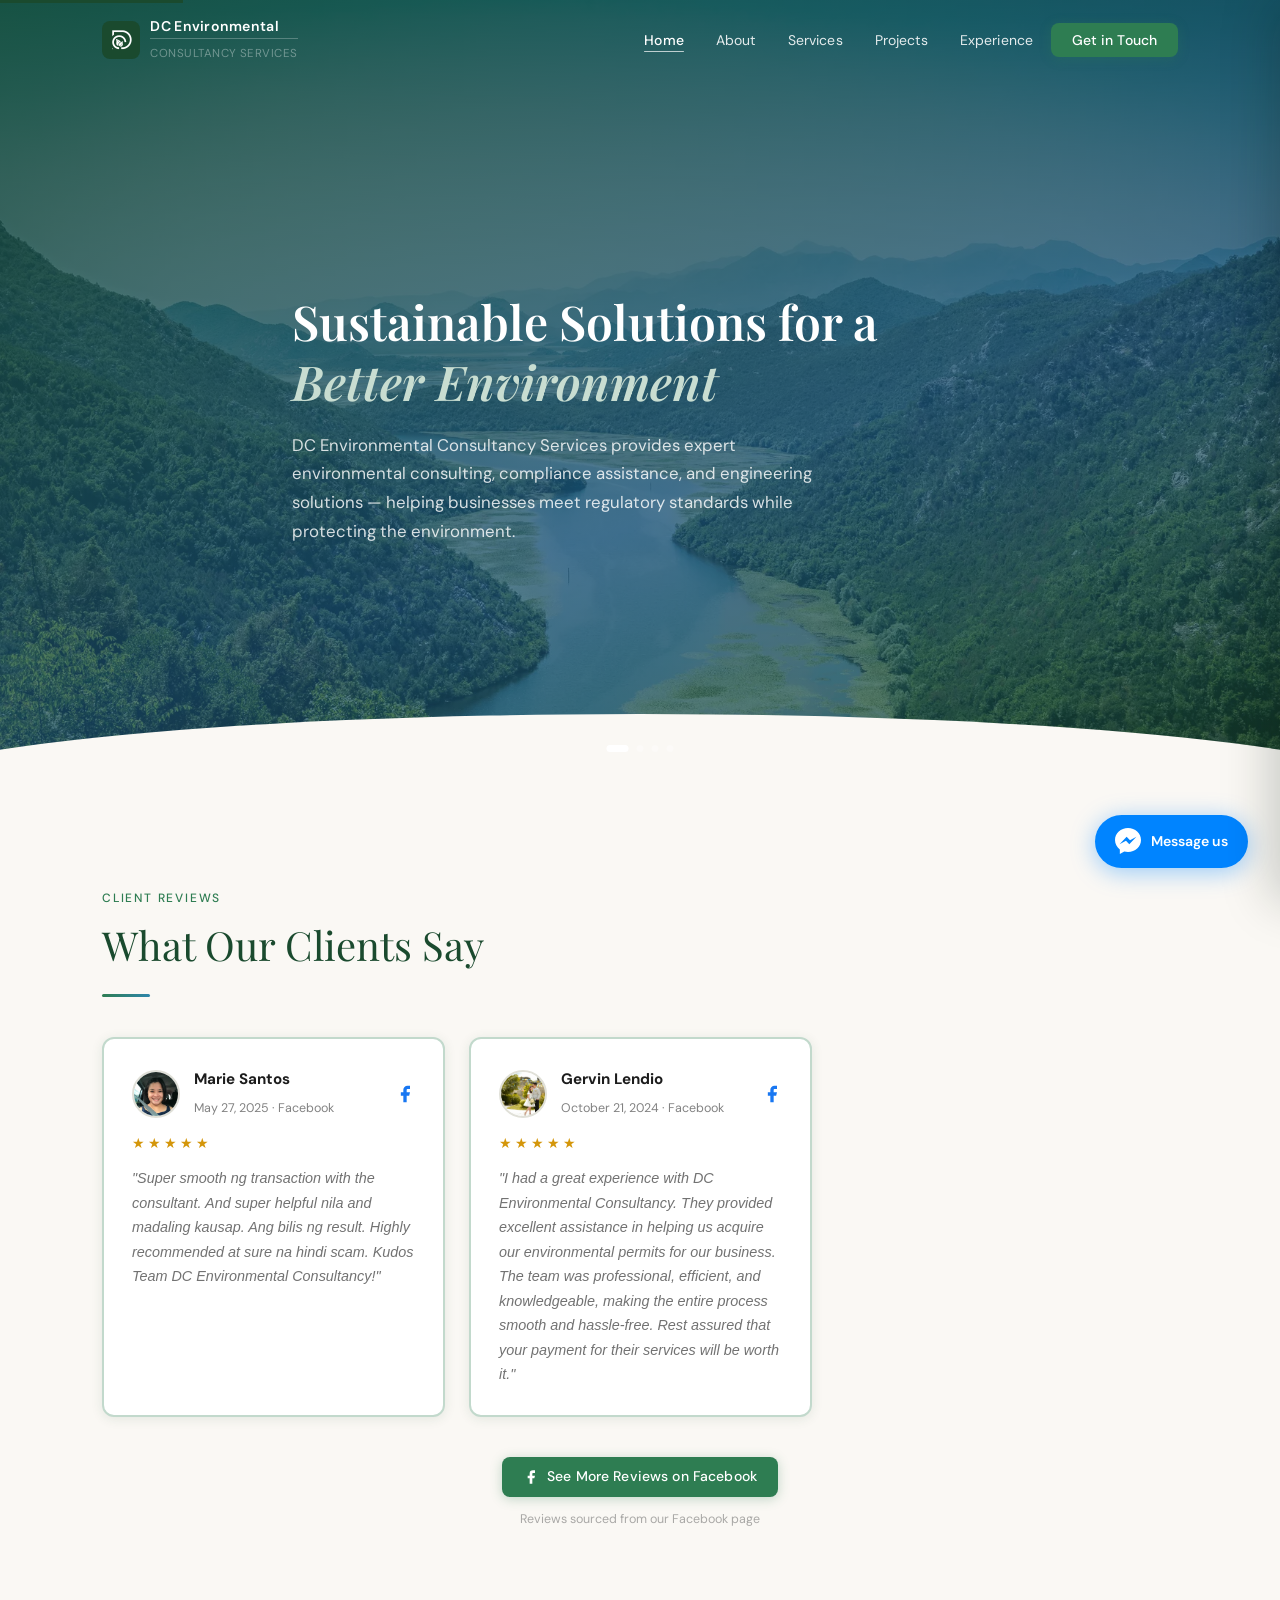
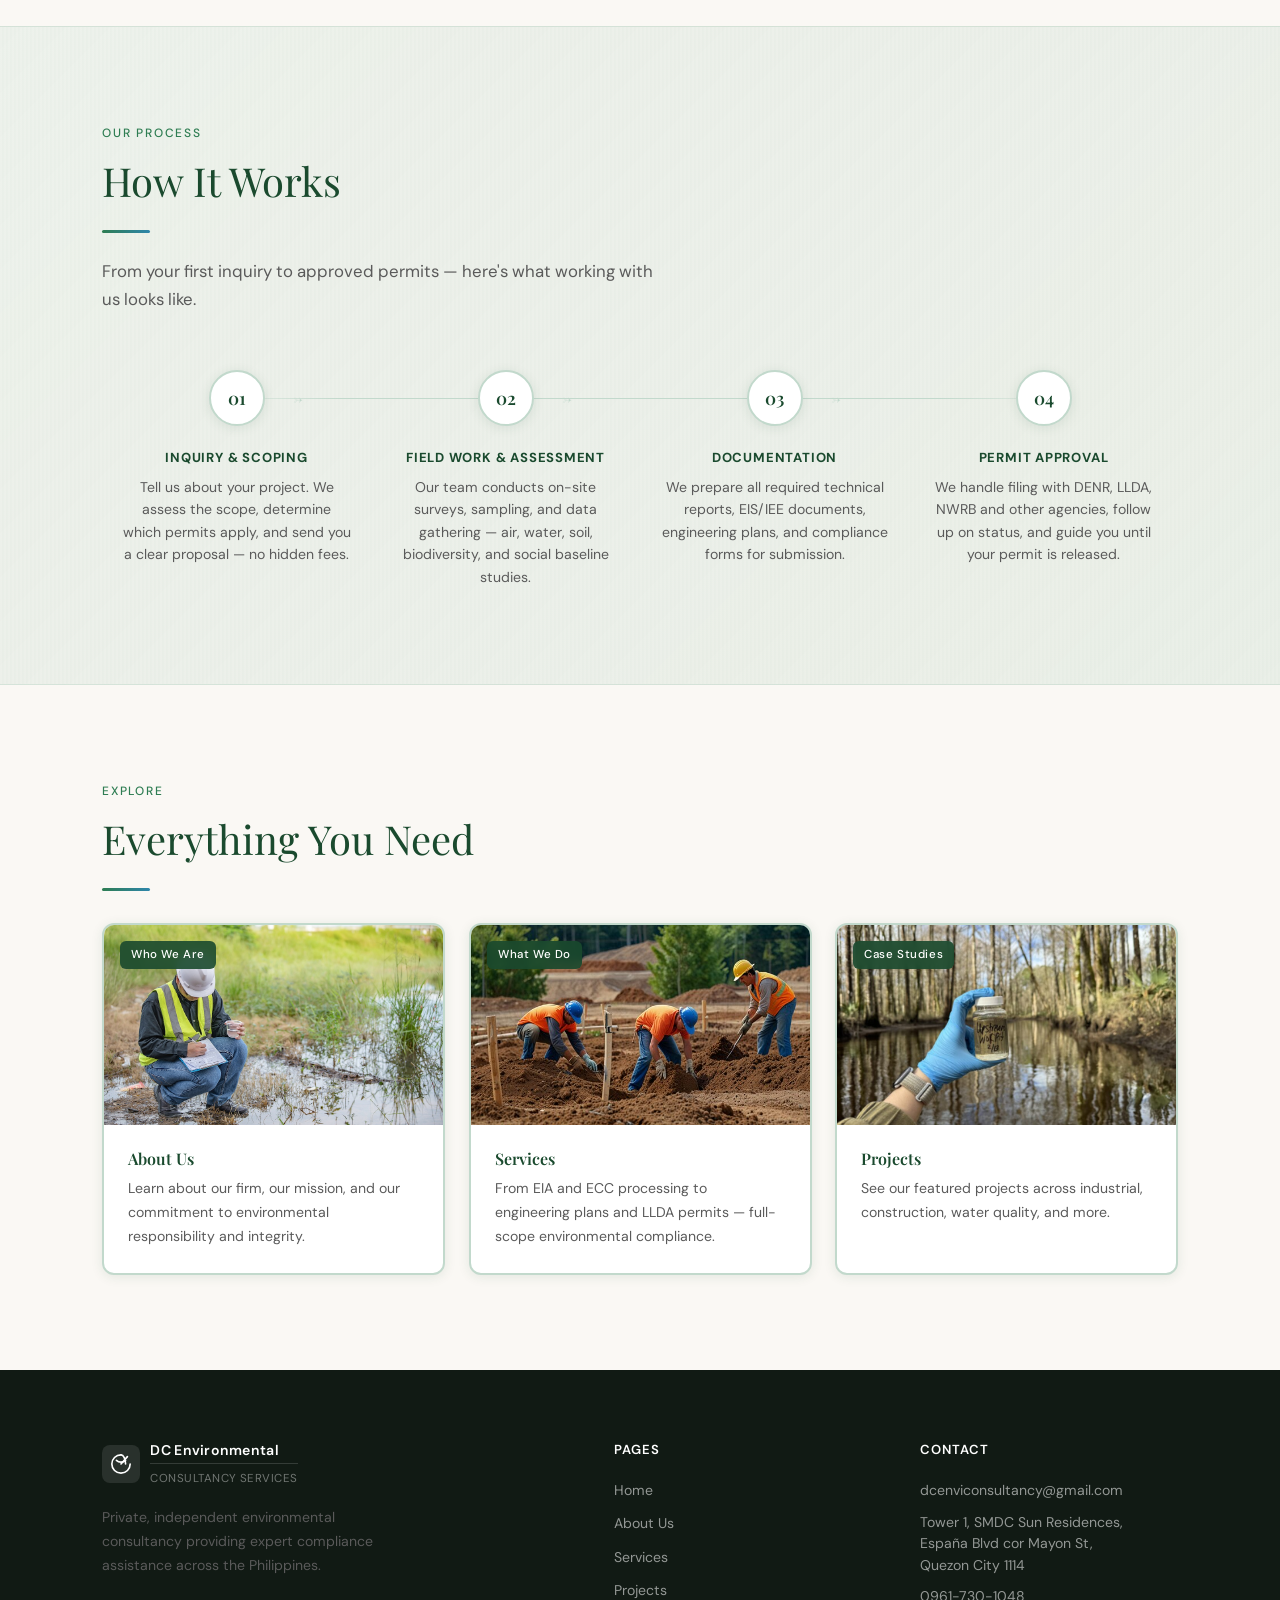
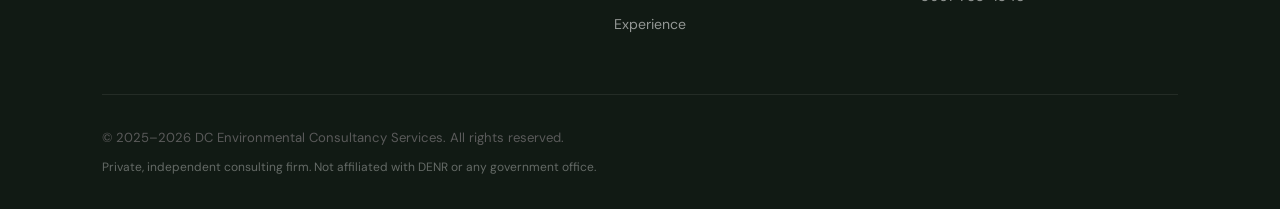
==== commit be25a6e8: "Update index.html" ====
--- a/index.html
+++ b/index.html
@@ -83,45 +83,58 @@
     </div>
   </div>
 </section>
+ 
   <!-- ── Testimonials ── -->
-<section class="section section--alt" id="testimonials" aria-labelledby="testimonials-heading">
+<section class="section" id="testimonials" aria-labelledby="testimonials-heading">
   <div class="container">
     <div class="section-label">Client Reviews</div>
     <h2 id="testimonials-heading" class="section-title">What Our Clients Say</h2>
     <div class="divider"></div>
-    <div class="how-it-works-grid" style="margin-top:2.5rem;">
-
-      <div class="how-step fade-in" style="flex-direction:column;gap:1rem;align-items:flex-start;">
-        <div style="display:flex;align-items:center;gap:1rem;">
-          <img src="mariesantos.webp" alt="Marie Santos" style="width:52px;height:52px;border-radius:50%;object-fit:cover;flex-shrink:0;">
+    <div class="projects-grid" style="margin-top:2.5rem;">
+
+      <!-- Card 1 -->
+      <div class="project-card fade-in" style="display:flex;flex-direction:column;gap:1rem;padding:1.75rem;">
+        <div style="display:flex;align-items:center;gap:0.875rem;">
+          <img src="mariesantos.webp" alt="Marie Santos" style="width:48px;height:48px;border-radius:50%;object-fit:cover;flex-shrink:0;border:2px solid #e0e0d8;">
           <div>
-            <strong style="display:block;">Marie Santos</strong>
-            <span style="font-size:0.8rem;opacity:0.6;">May 27, 2025 · via Facebook</span>
+            <strong style="display:block;font-size:0.95rem;">Marie Santos</strong>
+            <span style="font-size:0.78rem;opacity:0.55;">May 27, 2025 · Facebook</span>
           </div>
-        </div>
-        <div style="color:#f5a623;font-size:1rem;letter-spacing:2px;">★★★★★</div>
-        <p style="margin:0;">"Super smooth ng transaction with the consultant. And super helpful nila and madaling kausap. Ang bilis ng result. Highly recommended at sure na hindi scam. Kudos Team DC Environmental Consultancy!"</p>
-      </div>
-
-      <div class="how-step fade-in" style="flex-direction:column;gap:1rem;align-items:flex-start;">
-        <div style="display:flex;align-items:center;gap:1rem;">
-          <img src="gervinlendio.webp" alt="Gervin Lendio" style="width:52px;height:52px;border-radius:50%;object-fit:cover;flex-shrink:0;">
+          <svg viewBox="0 0 24 24" fill="#1877F2" width="20" height="20" style="margin-left:auto;flex-shrink:0;"><path d="M18 2h-3a5 5 0 00-5 5v3H7v4h3v8h4v-8h3l1-4h-4V7a1 1 0 011-1h3z"/></svg>
+        </div>
+        <div style="color:#d4960a;font-size:0.9rem;letter-spacing:3px;line-height:1;">★★★★★</div>
+        <p style="margin:0;font-size:0.9rem;line-height:1.7;font-style:italic;opacity:0.85;">"Super smooth ng transaction with the consultant. And super helpful nila and madaling kausap. Ang bilis ng result. Highly recommended at sure na hindi scam. Kudos Team DC Environmental Consultancy!"</p>
+      </div>
+
+      <!-- Card 2 -->
+      <div class="project-card fade-in" style="display:flex;flex-direction:column;gap:1rem;padding:1.75rem;">
+        <div style="display:flex;align-items:center;gap:0.875rem;">
+          <img src="gervinlendio.webp" alt="Gervin Lendio" style="width:48px;height:48px;border-radius:50%;object-fit:cover;flex-shrink:0;border:2px solid #e0e0d8;">
           <div>
-            <strong style="display:block;">Gervin Lendio</strong>
-            <span style="font-size:0.8rem;opacity:0.6;">October 21, 2024 · via Facebook</span>
+            <strong style="display:block;font-size:0.95rem;">Gervin Lendio</strong>
+            <span style="font-size:0.78rem;opacity:0.55;">October 21, 2024 · Facebook</span>
           </div>
-        </div>
-        <div style="color:#f5a623;font-size:1rem;letter-spacing:2px;">★★★★★</div>
-        <p style="margin:0;">"I had a great experience with DC Environmental Consultancy. They provided excellent assistance in helping us acquire our environmental permits for our business. The team was professional, efficient, and knowledgeable, making the entire process smooth and hassle-free. Rest assured that your payment for their services will be worth it."</p>
-      </div>
-
-    </div>
-    <p style="text-align:center;margin-top:2rem;font-size:0.875rem;opacity:0.6;">
-      Reviews sourced from our <a href="https://www.facebook.com/61554171736979" target="_blank" rel="noopener" style="color:inherit;text-decoration:underline;">Facebook page</a>.
-    </p>
+          <svg viewBox="0 0 24 24" fill="#1877F2" width="20" height="20" style="margin-left:auto;flex-shrink:0;"><path d="M18 2h-3a5 5 0 00-5 5v3H7v4h3v8h4v-8h3l1-4h-4V7a1 1 0 011-1h3z"/></svg>
+        </div>
+        <div style="color:#d4960a;font-size:0.9rem;letter-spacing:3px;line-height:1;">★★★★★</div>
+        <p style="margin:0;font-size:0.9rem;line-height:1.7;font-style:italic;opacity:0.85;">"I had a great experience with DC Environmental Consultancy. They provided excellent assistance in helping us acquire our environmental permits for our business. The team was professional, efficient, and knowledgeable, making the entire process smooth and hassle-free. Rest assured that your payment for their services will be worth it."</p>
+      </div>
+
+    </div>
+
+    <!-- See More Reviews button -->
+    <div style="text-align:center;margin-top:2.5rem;display:flex;flex-direction:column;align-items:center;gap:0.75rem;">
+      <a href="https://www.facebook.com/61554171736979/reviews" target="_blank" rel="noopener"
+         class="nav-cta"
+         style="display:inline-flex;align-items:center;gap:0.5rem;text-decoration:none;padding:0.65rem 1.5rem;font-size:0.875rem;">
+        <svg viewBox="0 0 24 24" fill="currentColor" width="16" height="16"><path d="M18 2h-3a5 5 0 00-5 5v3H7v4h3v8h4v-8h3l1-4h-4V7a1 1 0 011-1h3z"/></svg>
+        See More Reviews on Facebook
+      </a>
+      <p style="font-size:0.78rem;opacity:0.5;margin:0;">Reviews sourced from our Facebook page</p>
+    </div>
+
   </div>
 </section>
-
 <!-- ── How It Works ── -->
 <section class="section section--alt" id="process" aria-labelledby="process-heading">
   <div class="container">
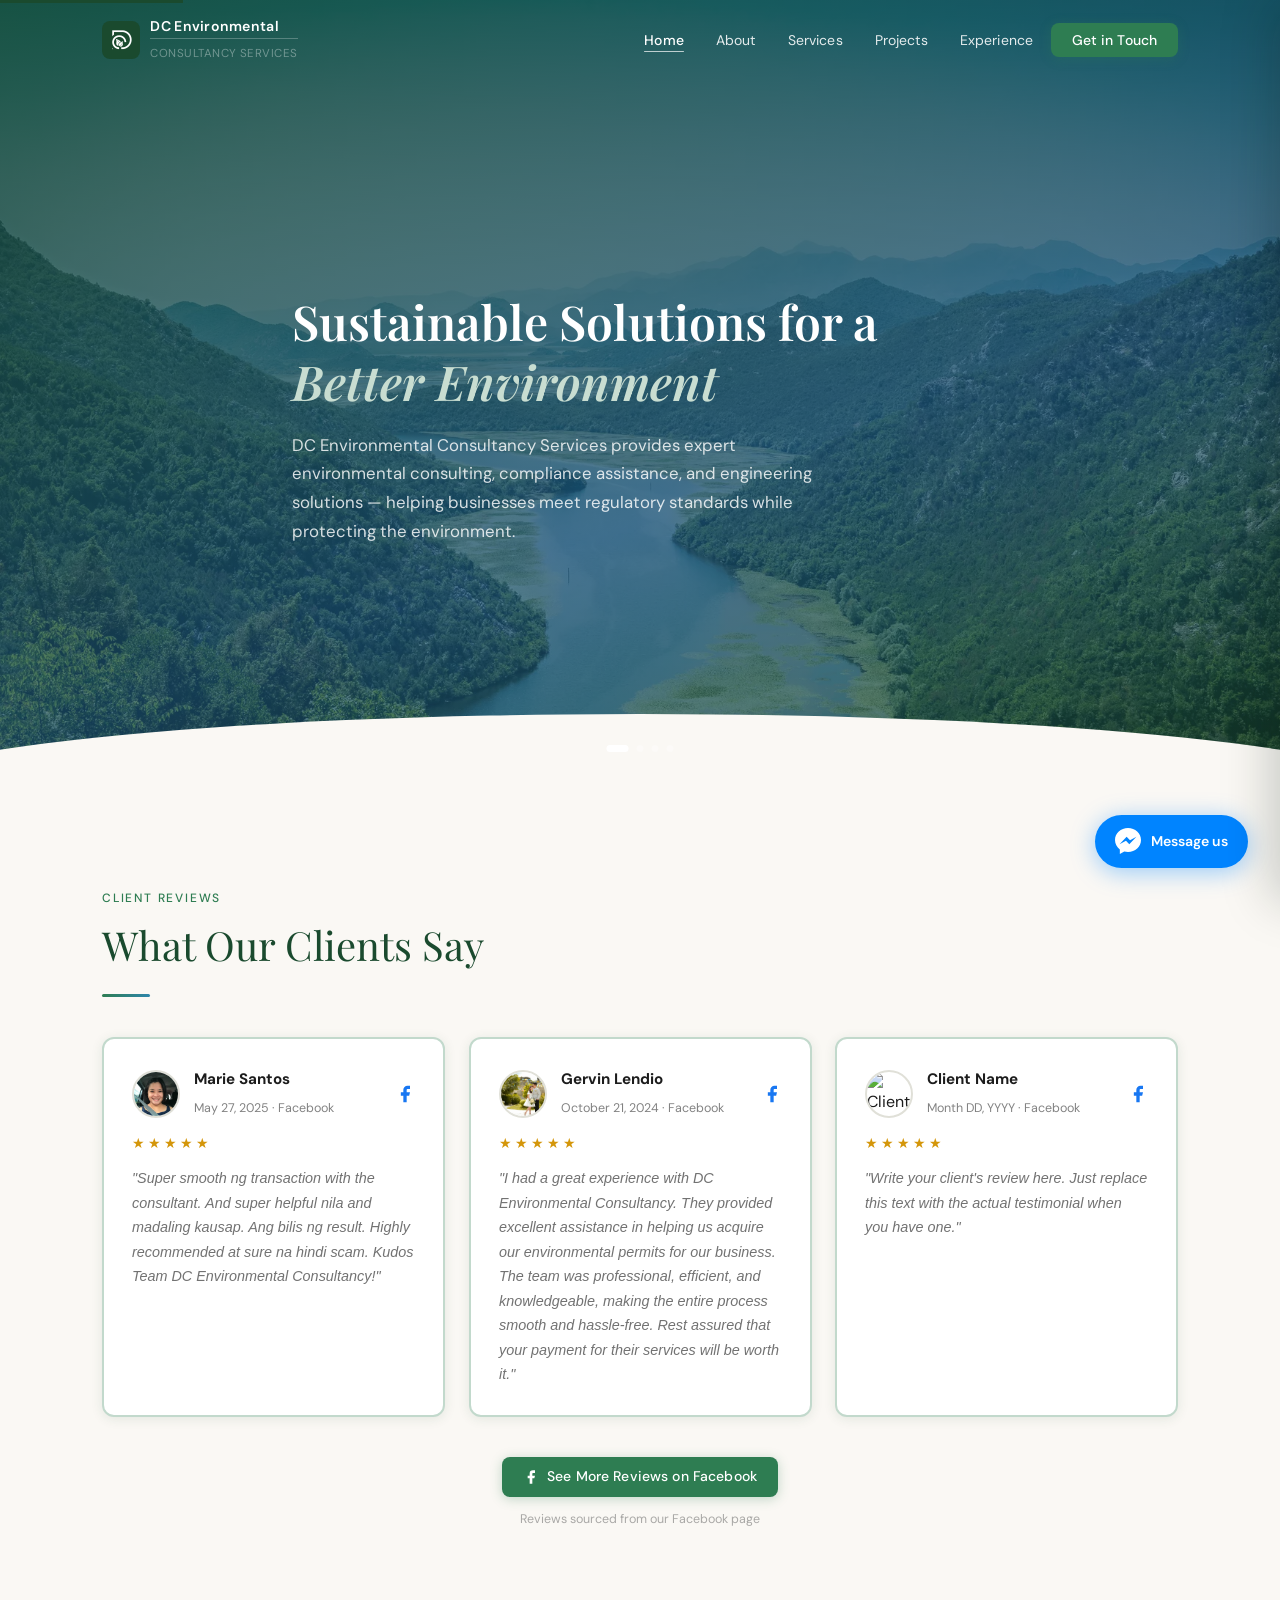
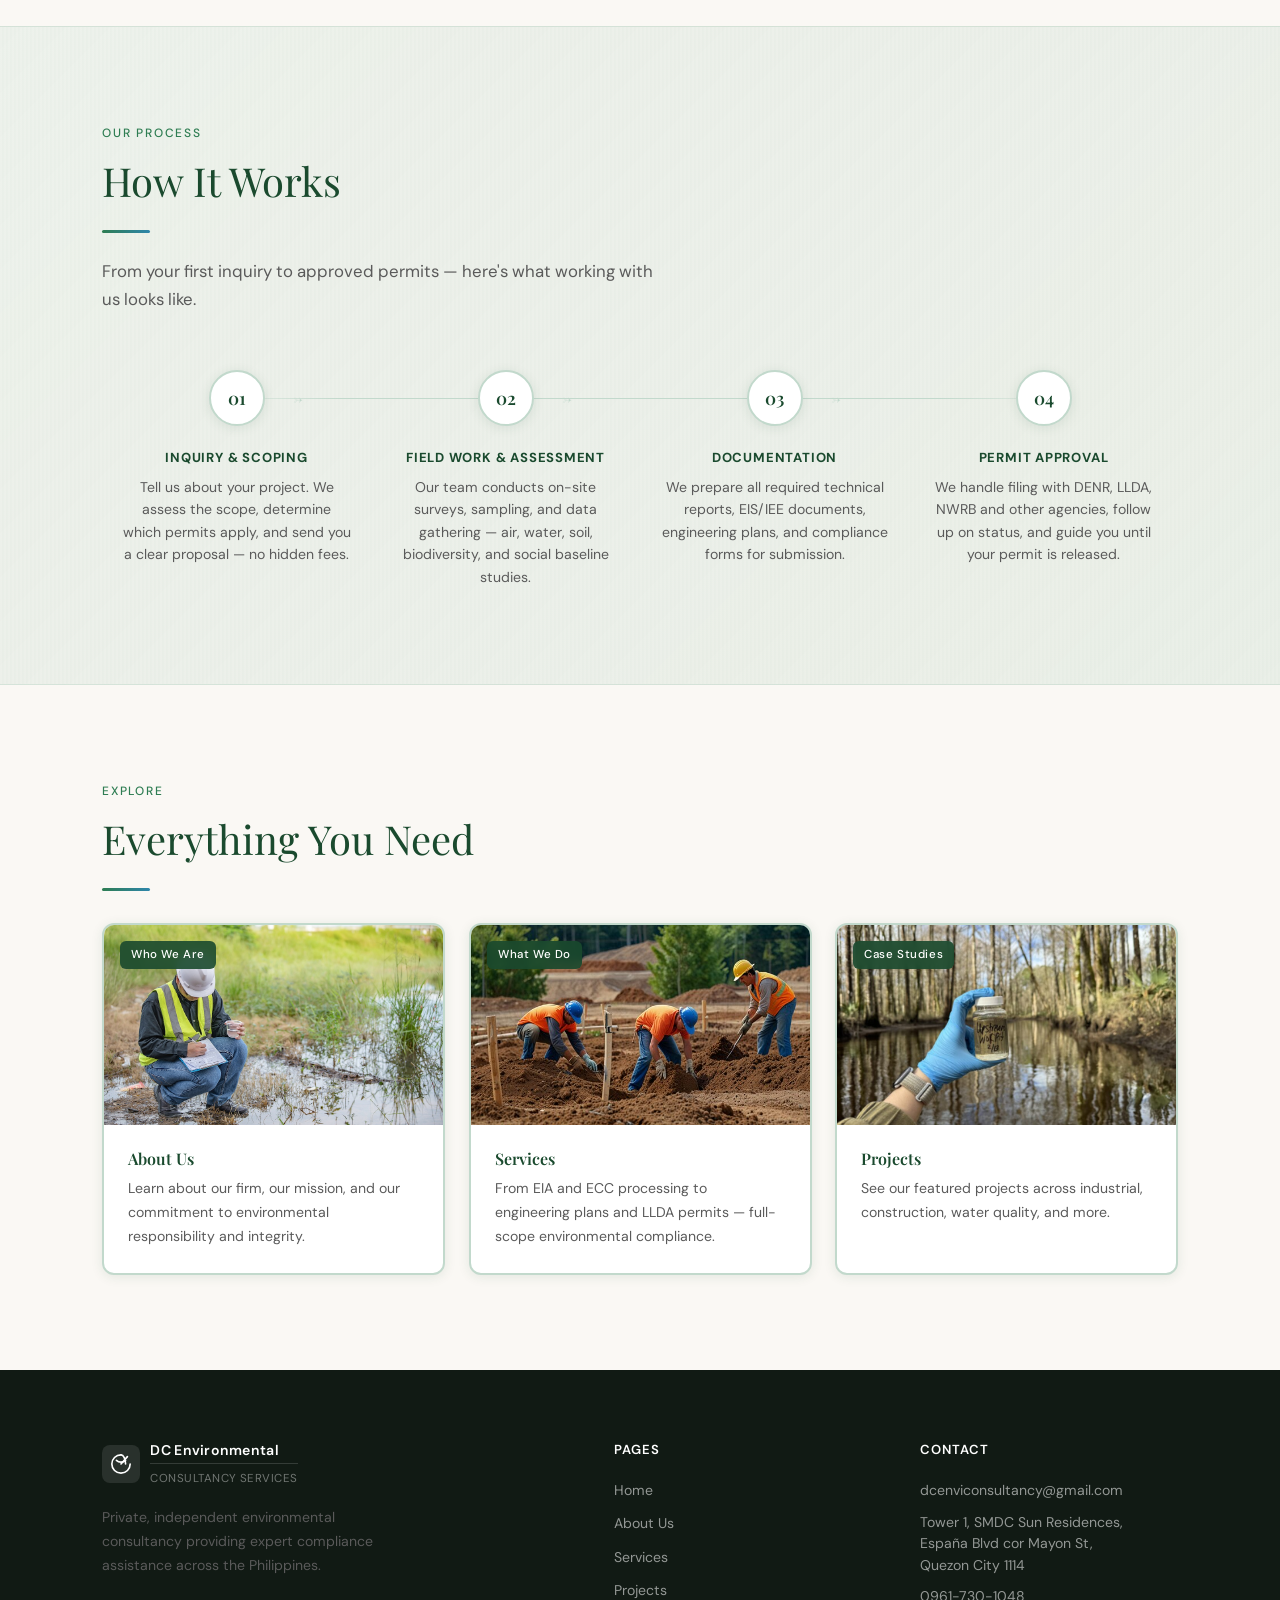
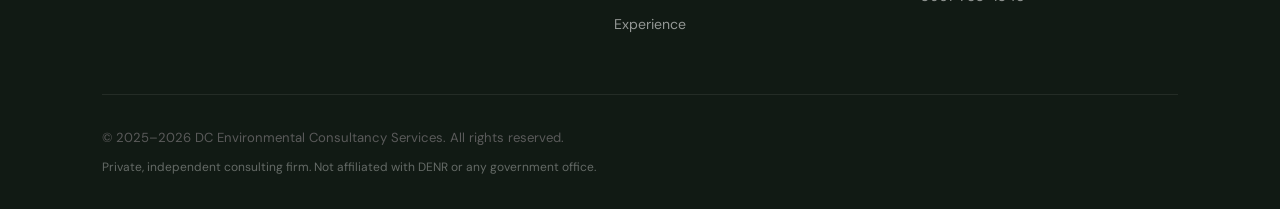
==== commit b282cfa8: "Update index.html" ====
--- a/index.html
+++ b/index.html
@@ -119,6 +119,20 @@
         <div style="color:#d4960a;font-size:0.9rem;letter-spacing:3px;line-height:1;">★★★★★</div>
         <p style="margin:0;font-size:0.9rem;line-height:1.7;font-style:italic;opacity:0.85;">"I had a great experience with DC Environmental Consultancy. They provided excellent assistance in helping us acquire our environmental permits for our business. The team was professional, efficient, and knowledgeable, making the entire process smooth and hassle-free. Rest assured that your payment for their services will be worth it."</p>
       </div>
+
+      <!-- Card 3 -->
+<div class="project-card fade-in" style="display:flex;flex-direction:column;gap:1rem;padding:1.75rem;">
+  <div style="display:flex;align-items:center;gap:0.875rem;">
+    <img src="placeholder.webp" alt="Client Name" style="width:48px;height:48px;border-radius:50%;object-fit:cover;flex-shrink:0;border:2px solid #e0e0d8;">
+    <div>
+      <strong style="display:block;font-size:0.95rem;">Client Name</strong>
+      <span style="font-size:0.78rem;opacity:0.55;">Month DD, YYYY · Facebook</span>
+    </div>
+    <svg viewBox="0 0 24 24" fill="#1877F2" width="20" height="20" style="margin-left:auto;flex-shrink:0;"><path d="M18 2h-3a5 5 0 00-5 5v3H7v4h3v8h4v-8h3l1-4h-4V7a1 1 0 011-1h3z"/></svg>
+  </div>
+  <div style="color:#d4960a;font-size:0.9rem;letter-spacing:3px;line-height:1;">★★★★★</div>
+  <p style="margin:0;font-size:0.9rem;line-height:1.7;font-style:italic;opacity:0.85;">"Write your client's review here. Just replace this text with the actual testimonial when you have one."</p>
+</div>
 
     </div>
 
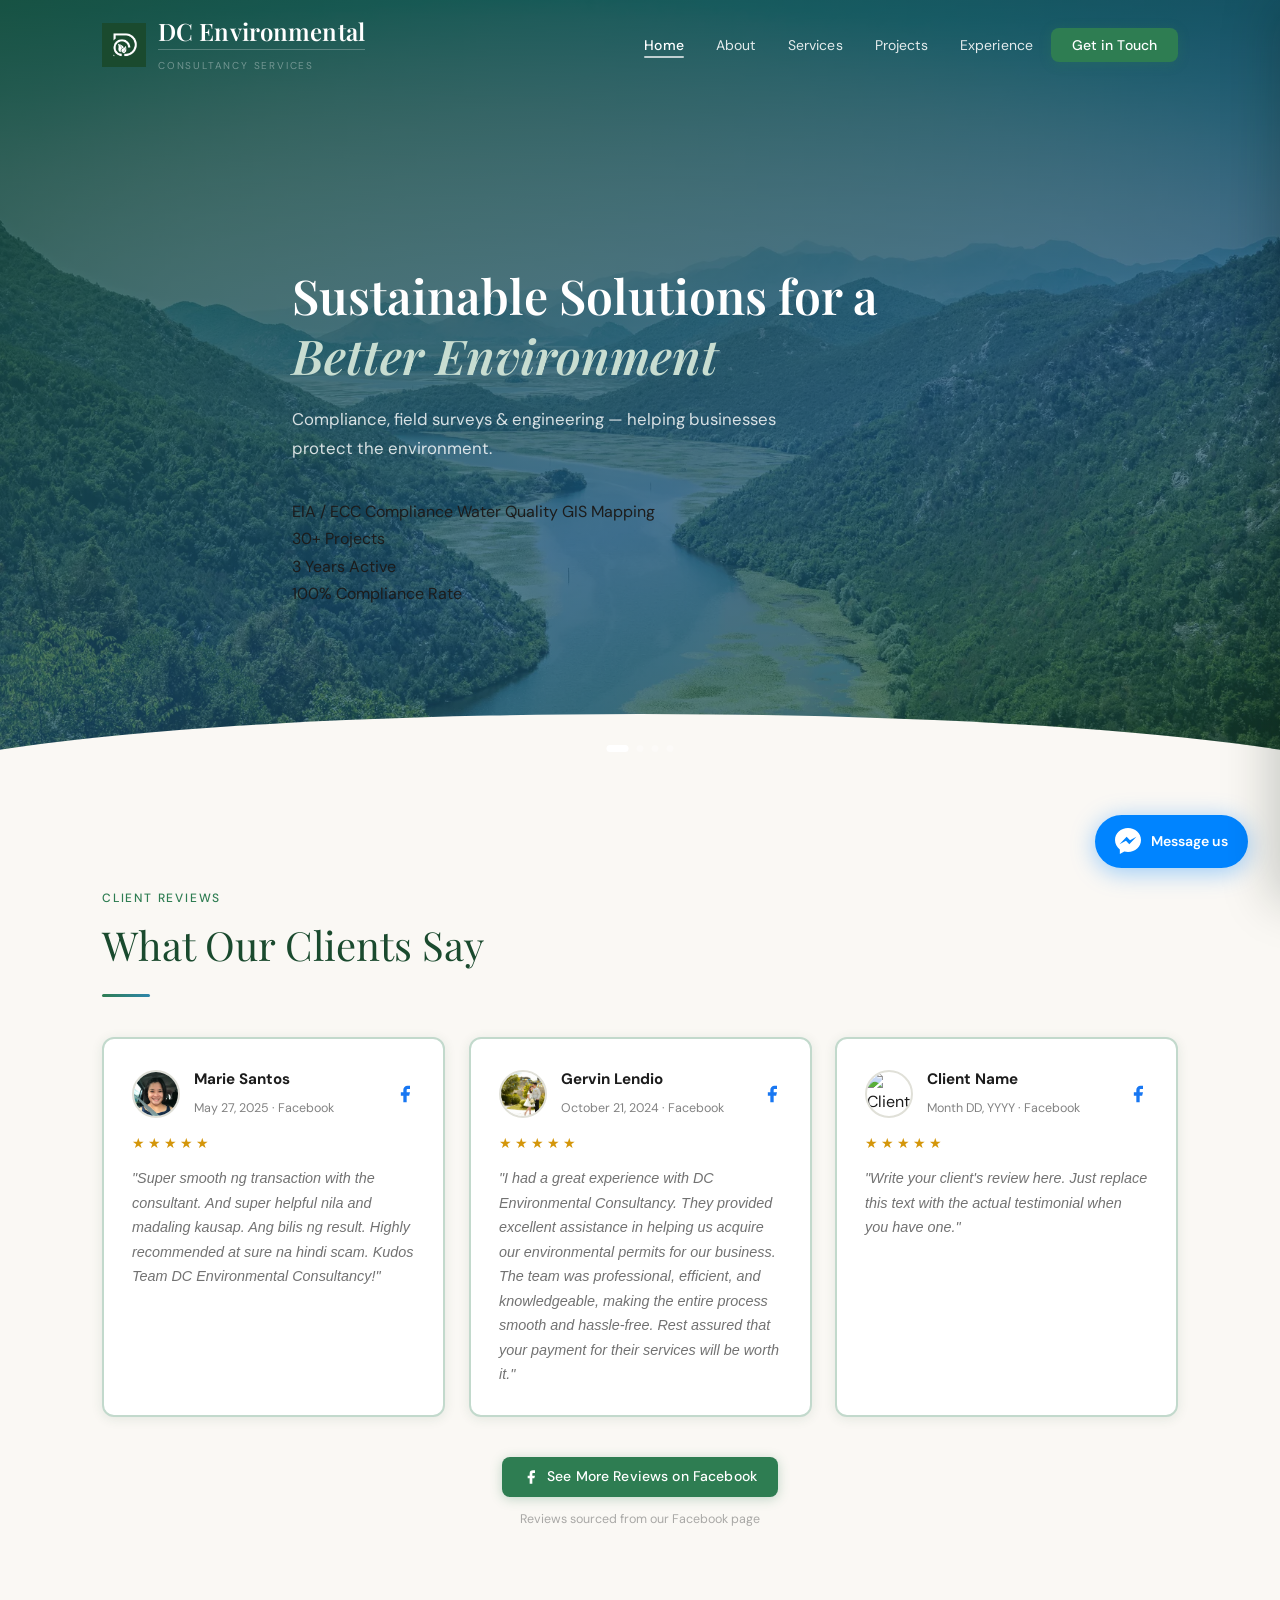
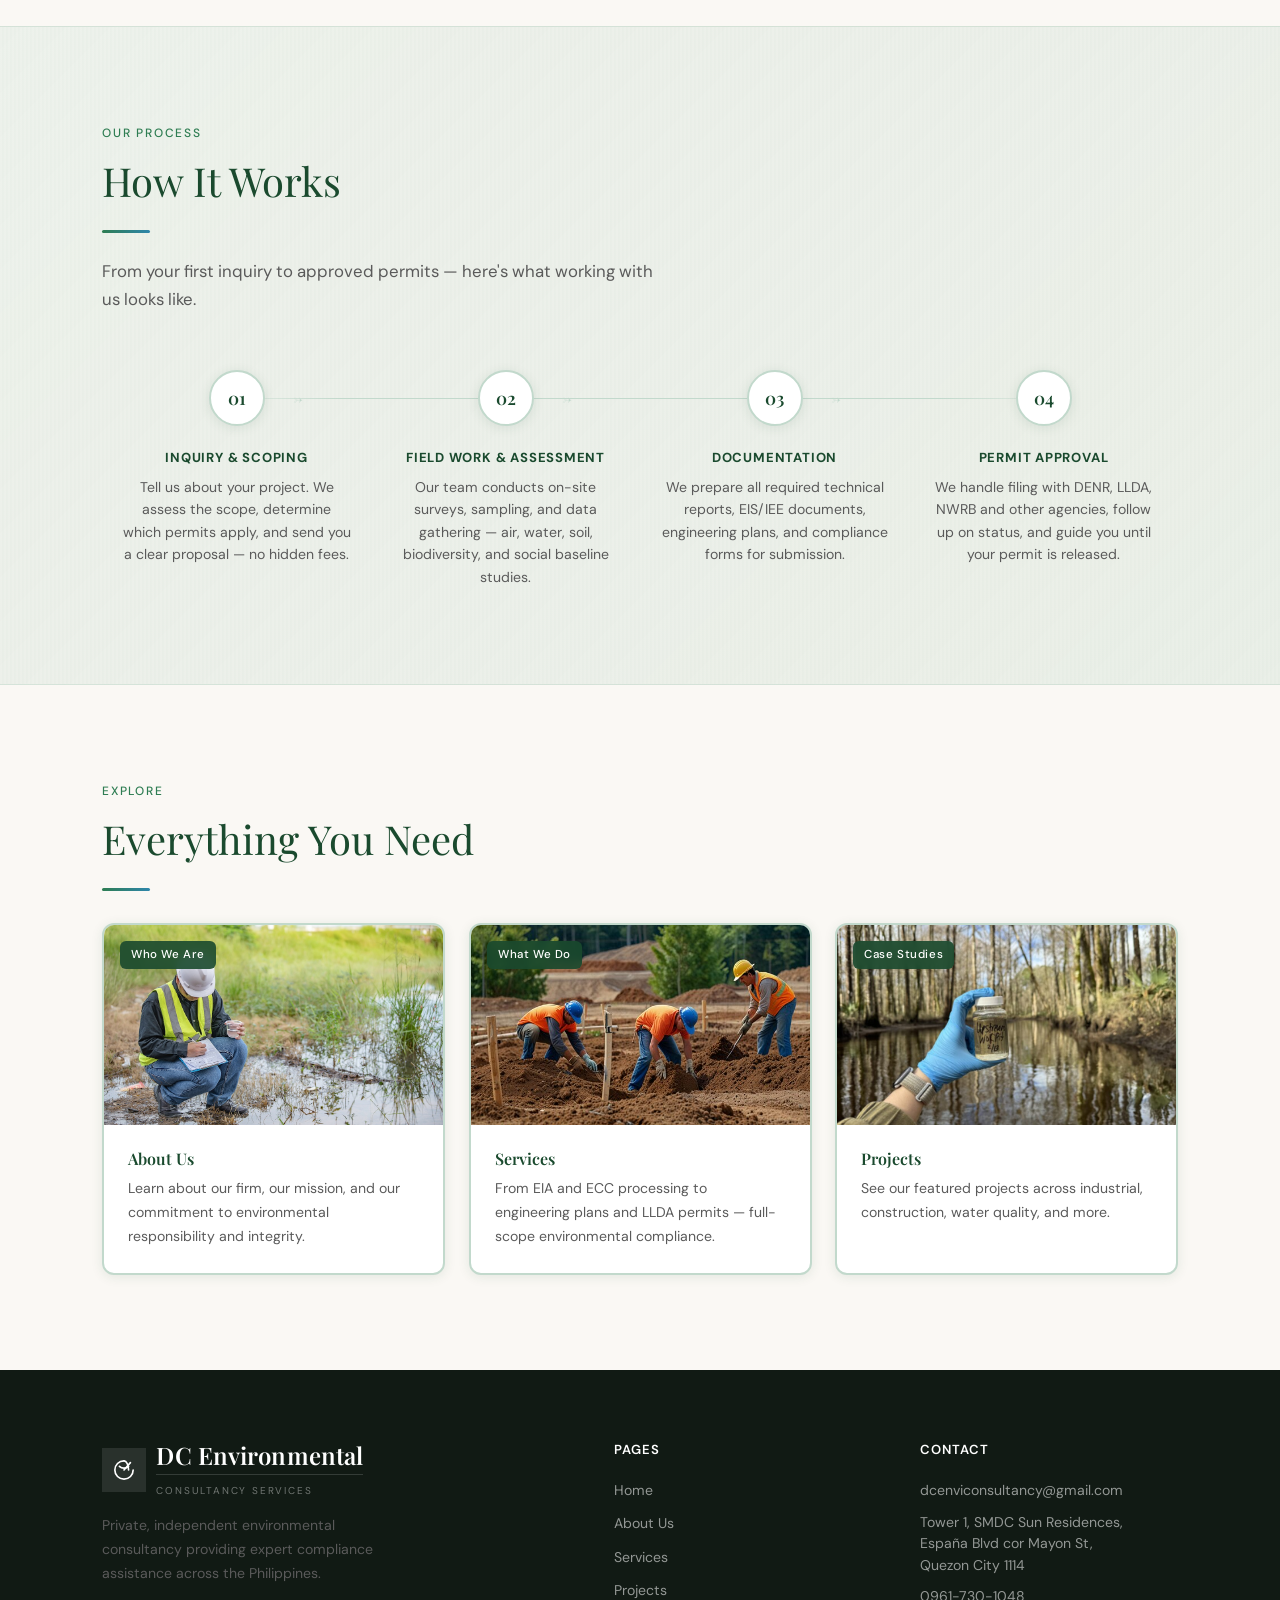
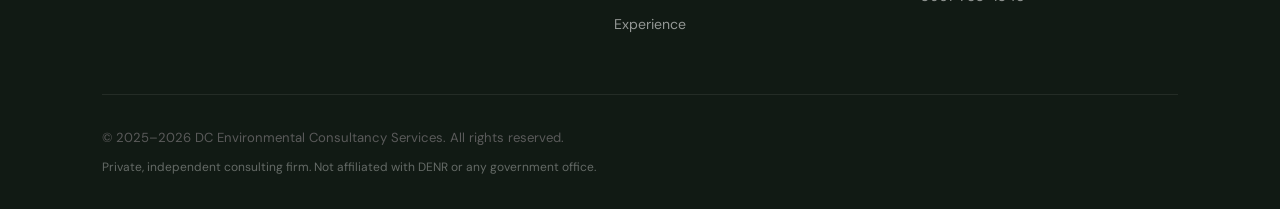
==== commit f89dadcd: "Update index.html" ====
--- a/index.html
+++ b/index.html
@@ -77,11 +77,30 @@
 
   <div class="container hero-container">
    <div class="hero-content">
-      <h1>Sustainable Solutions for a <em>Better Environment</em></h1>
-      <p class="hero-desc">DC Environmental Consultancy Services provides expert environmental consulting, compliance assistance, and engineering solutions — helping businesses meet regulatory standards while protecting the environment.</p>
-      <div class="hero-actions">
-    </div>
-  </div>
+  <h1>Sustainable Solutions for a <em>Better Environment</em></h1>
+  <p class="hero-desc">Compliance, field surveys &amp; engineering — helping businesses protect the environment.</p>
+  <div class="hero-pills">
+    <span class="hero-pill">EIA / ECC</span>
+    <span class="hero-pill">Compliance</span>
+    <span class="hero-pill">Water Quality</span>
+    <span class="hero-pill">GIS Mapping</span>
+  </div>
+</div>
+
+<div class="hero-stats">
+  <div class="hero-stat">
+    <span class="hero-stat-num">30+</span>
+    <span class="hero-stat-lbl">Projects</span>
+  </div>
+  <div class="hero-stat">
+    <span class="hero-stat-num">3</span>
+    <span class="hero-stat-lbl">Years Active</span>
+  </div>
+  <div class="hero-stat">
+    <span class="hero-stat-num">100%</span>
+    <span class="hero-stat-lbl">Compliance Rate</span>
+  </div>
+</div>
 </section>
  
   <!-- ── Testimonials ── -->
--- a/mobile.css
+++ b/mobile.css
@@ -1,897 +1,146 @@
 /* ══════════════════════════════════════════
-   DC Environmental Consultancy — style.css
+   DC Environmental Consultancy — mobile.css
+   Load AFTER style.css
    ══════════════════════════════════════════ */
 
-/* ── Variables ── */
-:root {
-  --forest:     #1a4a2e;
-  --forest-mid: #1e5535;
-  --leaf:       #2e7d52;
-  --sage:       #5a9e7a;
-  --mist:       #c8ddd1;
-  --sky:        #1b4f72;
-  --water:      #2e86ab;
-  --sand:       #f0ede6;
-  --cream:      #faf8f4;
-  --charcoal:   #1c1c1c;
-  --gray:       #5a5a5a;
-  --light:      #ddeee5;
-  --white:      #ffffff;
-  --border:     #c2d9cc;
-  --radius:     12px;
-  --transition: 0.3s ease;
-  --shadow-sm:  0 2px 12px rgba(26,74,46,0.10);
-  --shadow-md:  0 6px 28px rgba(26,74,46,0.15);
-  --shadow-lg:  0 12px 48px rgba(26,74,46,0.20);
-}
+@media (max-width: 768px) {
 
-/* ── Reset ── */
-*, *::before, *::after { box-sizing: border-box; margin: 0; padding: 0; }
-html { scroll-behavior: smooth; font-size: 16px; }
-body {
-  font-family: 'DM Sans', sans-serif;
-  color: var(--charcoal);
-  background: var(--cream);
-  line-height: 1.7;
-  overflow-x: hidden;
-  cursor: auto;
-}
-img { max-width: 100%; display: block; object-fit: cover; }
-a { text-decoration: none; color: inherit; }
-ul { list-style: none; }
-button { cursor: pointer; border: none; background: none; font-family: inherit; }
+  /* ── Hamburger ── */
+  .hamburger {
+    display: flex;
+    z-index: 1001;
+    padding: 10px;
+    margin-right: -4px;
+    cursor: pointer;
+  }
+  .hamburger span { width: 24px; height: 2.5px; border-radius: 3px; }
+  .navbar.scrolled .hamburger span { background: var(--charcoal); }
+  .navbar:not(.scrolled) .hamburger span { background: var(--white); }
+  .hamburger.open span:nth-child(1) { transform: translateY(7px) rotate(45deg); }
+  .hamburger.open span:nth-child(2) { opacity: 0; }
+  .hamburger.open span:nth-child(3) { transform: translateY(-7px) rotate(-45deg); }
 
-/* ── Typography ── */
-h1, h2, h3, h4 { font-family: 'Playfair Display', serif; line-height: 1.25; }
-h1 { font-size: clamp(1.9rem, 4vw, 3rem); font-weight: 600; }
-h2 { font-size: clamp(1.7rem, 3.5vw, 2.5rem); font-weight: 400; }
-h3 { font-size: 1.1rem; font-weight: 600; }
-p  { font-size: 1rem; color: var(--gray); }
-
-/* ── Layout Helpers ── */
-.skip-to-content {
-  position: absolute; top: -40px; left: 0;
-  background: var(--forest); color: var(--white);
-  padding: 0.5rem 1rem; text-decoration: none; z-index: 10000;
-}
-.skip-to-content:focus { top: 0; }
-.container { max-width: 1140px; margin: 0 auto; padding: 0 2rem; }
-.section { padding: 6rem 0; }
-.section--alt { background: var(--sand); }
-.section-label {
-  font-size: 0.75rem; font-weight: 500;
-  letter-spacing: 0.15em; text-transform: uppercase;
-  color: var(--leaf); margin-bottom: 0.75rem;
-}
-.section-title { color: var(--forest); margin-bottom: 1.25rem; }
-.section-subtitle { max-width: 560px; font-size: 1.05rem; }
-.divider {
-  width: 48px; height: 3px;
-  background: linear-gradient(90deg, var(--leaf), var(--water));
-  border-radius: 2px; margin: 1.5rem 0;
-}
-
-/* ── Fade-in Animation ── */
-.fade-in {
-  opacity: 0; transform: translateY(28px);
-  transition: opacity 0.65s ease, transform 0.65s ease;
-}
-.fade-in.visible { opacity: 1; transform: translateY(0); }
-
-/* ════════════════════════════════
-   CUSTOM CURSOR
-   ════════════════════════════════ */
-#cursor-dot {
-  display: none; width: 6px; height: 6px;
-  background: var(--leaf); border-radius: 50%;
-  position: fixed; top: 0; left: 0; pointer-events: none; z-index: 99999;
-  transform: translate(-50%, -50%);
-  transition: width 0.2s ease, height 0.2s ease, background 0.2s ease, opacity 0.2s ease;
-}
-#cursor-ring {
-  display: none; width: 32px; height: 32px;
-  border: 1.5px solid rgba(46,125,82,0.45); border-radius: 50%;
-  position: fixed; top: 0; left: 0; pointer-events: none; z-index: 99998;
-  transform: translate(-50%, -50%);
-  transition: width 0.25s ease, height 0.25s ease, border-color 0.25s ease, background 0.25s ease, border-radius 0.25s ease;
-  display: flex; align-items: center; justify-content: center;
-}
-#cursor-label {
-  display: none; position: fixed; top: 0; left: 0;
-  pointer-events: none; z-index: 99997;
-  transform: translate(14px, -50%);
-  background: var(--forest); color: var(--white);
-  font-family: 'DM Sans', sans-serif;
-  font-size: 0.68rem; font-weight: 600;
-  letter-spacing: 0.06em; text-transform: uppercase;
-  padding: 0.25rem 0.6rem; border-radius: 100px; opacity: 0;
-  transition: opacity 0.2s ease; white-space: nowrap;
-}
-body.cursor-cta #cursor-label,
-body.cursor-card #cursor-label { opacity: 1; }
-body.cursor-cta #cursor-dot { width: 4px; height: 4px; background: var(--white); }
-body.cursor-cta #cursor-ring { width: 44px; height: 44px; background: rgba(46,125,82,0.15); border-color: var(--leaf); }
-body.cursor-link #cursor-dot { background: var(--water); width: 5px; height: 5px; }
-body.cursor-link #cursor-ring { border-color: var(--water); width: 26px; height: 26px; }
-body.cursor-card #cursor-dot { width: 4px; height: 4px; background: var(--forest); }
-body.cursor-card #cursor-ring { width: 40px; height: 40px; border-color: var(--forest); border-width: 1.5px; }
-body.cursor-nav #cursor-dot { background: var(--sage); width: 5px; height: 5px; }
-body.cursor-nav #cursor-ring { width: 22px; height: 22px; border-color: var(--sage); }
-body.cursor-tab #cursor-dot { background: var(--sky); }
-body.cursor-tab #cursor-ring { border-color: var(--sky); width: 26px; height: 26px; }
-
-/* ════════════════════════════════
-   MODERN NAVBAR — Glassmorphism
-   ════════════════════════════════ */
-.navbar {
-  position: fixed; top: 0; left: 0; right: 0; z-index: 1000;
-  padding: 1.1rem 0; background: transparent;
-  transition: background 0.4s ease, box-shadow 0.4s ease, padding 0.4s ease, backdrop-filter 0.4s ease;
-}
-.navbar.scrolled {
-  background: rgba(255,255,255,0.78);
-  backdrop-filter: blur(20px) saturate(160%);
-  -webkit-backdrop-filter: blur(20px) saturate(160%);
-  box-shadow: 0 1px 0 rgba(26,74,46,0.07), 0 8px 32px rgba(26,74,46,0.08);
-  padding: 0.65rem 0;
-}
-.navbar .container { display: flex; align-items: center; justify-content: space-between; }
-
-/* Logo */
-.logo { display: flex; align-items: center; gap: 0.65rem; }
-.logo-mark {
-  width: 38px; height: 38px; border-radius: 8px;
-  background: var(--forest);
-  display: flex; align-items: center; justify-content: center; flex-shrink: 0;
-  overflow: hidden; transition: transform 0.3s ease, box-shadow 0.3s ease;
-}
-.logo:hover .logo-mark { transform: scale(1.08) rotate(-3deg); box-shadow: 0 4px 16px rgba(26,74,46,0.35); }
-.logo-mark img { width: 100%; height: 100%; object-fit: contain; padding: 4px; }
-.logo-text { line-height: 1.2; }
-.logo-text strong {
-  display: block; font-family: 'DM Sans', sans-serif;
-  font-weight: 600; font-size: 0.88rem; letter-spacing: 0.02em;
-  transition: color var(--transition);
-}
-.logo-text span { font-size: 0.72rem; letter-spacing: 0.04em; transition: color var(--transition); }
-.navbar:not(.scrolled) .logo-text strong { color: var(--white); }
-.navbar:not(.scrolled) .logo-text span  { color: rgba(255,255,255,0.65); }
-.navbar.scrolled .logo-text strong { color: var(--forest); }
-.navbar.scrolled .logo-text span  { color: var(--gray); }
-
-/* Nav links */
-.nav-links { display: flex; align-items: center; gap: 0.2rem; }
-.nav-item {
-  font-size: 0.875rem; font-weight: 400; letter-spacing: 0.01em;
-  padding: 0.45rem 0.9rem; border-radius: 6px;
-  transition: color var(--transition), background var(--transition); position: relative;
-}
-.nav-item::after {
-  content: ''; position: absolute; bottom: 4px; left: 50%; right: 50%;
-  height: 1.5px; background: linear-gradient(90deg, var(--leaf), var(--water));
-  border-radius: 2px;
-  transition: left 0.35s cubic-bezier(.4,0,.2,1), right 0.35s cubic-bezier(.4,0,.2,1);
-}
-.nav-item:hover::after, .nav-item.active-link::after { left: 0.9rem; right: 0.9rem; }
-.navbar:not(.scrolled) .nav-item { color: rgba(255,255,255,0.88); }
-.navbar.scrolled .nav-item      { color: var(--charcoal); }
-.navbar.scrolled .nav-item:hover { color: var(--leaf); }
-.navbar:not(.scrolled) .nav-item:hover { color: white; }
-.navbar:not(.scrolled) .nav-item::after { background: rgba(255,255,255,0.7); }
-.nav-item.active-link { font-weight: 500; }
-.navbar.scrolled .nav-item.active-link { color: var(--leaf); }
-.navbar:not(.scrolled) .nav-item.active-link { color: white; }
-
-/* CTA nav button */
-.nav-cta {
-  padding: 0.5rem 1.3rem !important;
-  background: var(--leaf) !important; color: var(--white) !important;
-  border-radius: 8px !important; font-weight: 500 !important;
-  font-size: 0.875rem !important;
-  box-shadow: 0 2px 12px rgba(46,125,82,0.28);
-  transition: background var(--transition), transform var(--transition), box-shadow var(--transition) !important;
-  letter-spacing: 0.01em;
-}
-.nav-cta::after { display: none !important; }
-.nav-cta:hover { background: var(--forest) !important; transform: translateY(-1px); box-shadow: 0 4px 20px rgba(46,125,82,0.4) !important; }
-
-/* Hamburger */
-.hamburger { display: none; flex-direction: column; gap: 5px; padding: 6px; }
-.hamburger span { display: block; width: 22px; height: 2px; background: var(--white); border-radius: 2px; transition: var(--transition); }
-.navbar.scrolled .hamburger span { background: var(--charcoal); }
-.hamburger.open span:nth-child(1) { transform: translateY(7px) rotate(45deg); }
-.hamburger.open span:nth-child(2) { opacity: 0; }
-.hamburger.open span:nth-child(3) { transform: translateY(-7px) rotate(-45deg); }
-
-/* ════════════════════════════════
-   HERO + CAROUSEL
-   ════════════════════════════════ */
-.hero {
-  min-height: 88vh;
-  position: relative;
-  display: flex; align-items: center;
-  padding-top: 80px;
-  overflow: hidden;
-}
-
-/* Carousel background */
-.carousel-bg { position: absolute; inset: 0; z-index: 0; }
-.carousel-slide {
-  position: absolute; inset: 0;
-  background-size: cover; background-position: center;
-  opacity: 0; transition: opacity 1.2s ease;
-}
-.carousel-slide.active { opacity: 1; }
-.carousel-overlay {
-  position: absolute; inset: 0;
-  background: linear-gradient(160deg, rgba(26,74,46,0.82) 0%, rgba(27,79,114,0.72) 60%, rgba(26,74,46,0.65) 100%);
-}
-
-/* Carousel dots */
-.carousel-dots {
-  position: absolute; bottom: 2.5rem; left: 50%;
-  transform: translateX(-50%);
-  display: flex; gap: 0.5rem; z-index: 10;
-}
-.dot {
-  width: 7px; height: 7px; border-radius: 50%;
-  background: rgba(255,255,255,0.35); border: none; padding: 0;
-  transition: background var(--transition), width var(--transition); cursor: none;
-}
-.dot.active { background: var(--white); width: 22px; border-radius: 4px; }
-
-/* Carousel arrows */
-.carousel-arrow {
-  display: none; position: absolute; top: 50%; z-index: 10;
-  transform: translateY(-50%);
-  width: 44px; height: 44px;
-  background: rgba(255,255,255,0.12); border: 1px solid rgba(255,255,255,0.22);
-  border-radius: 50%; backdrop-filter: blur(8px);
-  align-items: center; justify-content: center; color: white;
-  transition: background 0.25s ease, transform 0.25s ease, border-color 0.25s ease; cursor: none;
-}
-.carousel-arrow:hover { background: rgba(255,255,255,0.22); border-color: rgba(255,255,255,0.5); transform: translateY(-50%) scale(1.08); }
-.carousel-arrow svg { width: 18px; height: 18px; flex-shrink: 0; }
-.carousel-arrow--prev { left: 1.5rem; }
-.carousel-arrow--next { right: 1.5rem; }
-
-/* Carousel caption */
-.carousel-caption {
-  position: absolute; bottom: 5rem; left: 50%; transform: translateX(-50%);
-  z-index: 10; text-align: center; pointer-events: none;
-}
-.carousel-caption-text {
-  display: inline-block;
-  background: rgba(26,74,46,0.55); backdrop-filter: blur(10px);
-  border: 1px solid rgba(255,255,255,0.18); color: rgba(255,255,255,0.9);
-  font-size: 0.78rem; letter-spacing: 0.1em; text-transform: uppercase;
-  padding: 0.35rem 1rem; border-radius: 100px; transition: opacity 0.4s ease;
-}
-
-/* Wave bottom */
-.hero::before {
-  content: ''; position: absolute; bottom: -2px; left: 0; right: 0; height: 80px;
-  background: var(--cream); clip-path: ellipse(60% 100% at 50% 100%); z-index: 2;
-}
-
-/* Hero layout */
-.hero-container {
-  position: relative; z-index: 3;
-  display: grid; grid-template-columns: 1fr; gap: 0;
-  align-items: center; max-width: 760px;
-}
-
-/* Hero content — NO background, NO border, NO backdrop */
-.hero-content {
-  background: none !important;
-  border: none !important;
-  backdrop-filter: none !important;
-  -webkit-backdrop-filter: none !important;
-  box-shadow: none !important;
-  padding: 0 !important;
-  border-radius: 0 !important;
-  text-align: left;
-}
-
-.hero-badge {
-  display: inline-flex; align-items: center; gap: 0.5rem;
-  background: rgba(255,255,255,0.12); border: 1px solid rgba(255,255,255,0.25);
-  color: var(--mist); border-radius: 100px;
-  font-size: 0.78rem; letter-spacing: 0.08em; text-transform: uppercase;
-  padding: 0.35rem 1rem; margin-bottom: 1.5rem;
-}
-
-.hero h1 {
-  color: var(--white);
-  font-size: clamp(1.9rem, 4vw, 3rem);
-  margin-bottom: 1.25rem;
-  text-transform: none;
-  letter-spacing: normal;
-}
-.hero h1 em { font-style: italic; color: var(--mist); }
-
-.hero-desc {
-  color: rgba(255,255,255,0.82);
-  font-size: 1.05rem;
-  max-width: 520px;
-  margin-bottom: 2.25rem;
-  text-transform: none !important;
-  letter-spacing: normal !important;
-  line-height: 1.7;
-}
-
-.hero-actions { display: flex; align-items: center; gap: 1.2rem; flex-wrap: wrap; }
-
-/* Buttons */
-.btn-primary {
-  display: inline-flex; align-items: center; gap: 0.5rem;
-  background: var(--leaf); color: var(--white);
-  padding: 0.85rem 2rem; border-radius: 8px;
-  font-weight: 500; font-size: 0.95rem;
-  transition: background var(--transition), transform var(--transition), box-shadow var(--transition);
-  box-shadow: 0 4px 20px rgba(46,125,82,0.35);
-}
-.btn-primary:hover { background: var(--forest); transform: translateY(-2px); box-shadow: 0 8px 28px rgba(46,125,82,0.45); }
-
-.btn-outline {
-  display: inline-flex; align-items: center; gap: 0.5rem;
-  border: 1.5px solid rgba(255,255,255,0.50); color: var(--white);
-  padding: 0.85rem 2rem; border-radius: 8px;
-  font-weight: 400; font-size: 0.95rem;
-  transition: background var(--transition), border-color var(--transition);
-}
-.btn-outline:hover { background: rgba(255,255,255,0.12); border-color: rgba(255,255,255,0.80); }
-
-/* Hero cards (right column) */
-.hero-visual { position: relative; }
-.hero-cards { display: grid; gap: 1rem; }
-.hero-card {
-  background: rgba(255,255,255,0.10); backdrop-filter: blur(10px);
-  border: 1px solid rgba(255,255,255,0.22); border-radius: var(--radius);
-  padding: 1.2rem 1.5rem; display: flex; align-items: center; gap: 1rem;
-  color: var(--white);
-  animation: floatCard 6s ease-in-out infinite;
-  transition: border-color var(--transition), background var(--transition);
-}
-.hero-card:hover { background: rgba(255,255,255,0.16); border-color: rgba(255,255,255,0.45); }
-.hero-card:nth-child(2) { animation-delay: 1.5s; }
-.hero-card:nth-child(3) { animation-delay: 3s; }
-@keyframes floatCard { 0%,100% { transform: translateY(0); } 50% { transform: translateY(-6px); } }
-.hero-card-icon {
-  width: 42px; height: 42px; border-radius: 8px;
-  background: rgba(255,255,255,0.15);
-  display: flex; align-items: center; justify-content: center; flex-shrink: 0;
-}
-.hero-card strong { display: block; font-size: 0.9rem; font-weight: 500; margin-bottom: 0.15rem; }
-.hero-card span   { font-size: 0.8rem; color: rgba(255,255,255,0.65); }
-
-/* ════════════════════════════════
-   ABOUT
-   ════════════════════════════════ */
-.about-grid { display: grid; grid-template-columns: 1fr 1fr; gap: 5rem; align-items: center; }
-.about-visual { position: relative; }
-.about-img-wrap {
-  border-radius: 16px; overflow: hidden;
-  height: 440px; position: relative;
-  border: 3px solid var(--border); box-shadow: var(--shadow-lg);
-}
-.about-img { width: 100%; height: 100%; object-fit: cover; transition: transform 0.6s ease; }
-.about-img-wrap:hover .about-img { transform: scale(1.04); }
-.about-img-overlay {
-  position: absolute; inset: 0;
-  background: linear-gradient(180deg, transparent 50%, rgba(26,74,46,0.35) 100%);
-  pointer-events: none;
-}
-.about-badge {
-  position: absolute; bottom: -1.5rem; right: -1.5rem;
-  background: var(--white); border: 2px solid var(--border);
-  border-radius: var(--radius); padding: 1.25rem 1.5rem;
-  box-shadow: var(--shadow-md); text-align: center;
-}
-.about-badge strong { display: block; font-family: 'Playfair Display', serif; font-size: 1.5rem; color: var(--forest); }
-.about-badge span   { font-size: 0.78rem; color: var(--gray); }
-
-.mission-vision { display: grid; grid-template-columns: 1fr 1fr; gap: 1.5rem; margin-top: 2rem; }
-.mv-card {
-  background: var(--white); border: 2px solid var(--border);
-  border-left: 4px solid var(--leaf);
-  border-radius: 0 var(--radius) var(--radius) 0;
-  padding: 1.25rem 1.5rem; box-shadow: var(--shadow-sm);
-  transition: border-color var(--transition), box-shadow var(--transition), transform var(--transition);
-}
-.mv-card:hover { border-color: var(--leaf); box-shadow: var(--shadow-md); transform: translateY(-2px); }
-.mv-card h4 {
-  font-family: 'DM Sans', sans-serif; font-size: 0.78rem;
-  font-weight: 600; letter-spacing: 0.1em; text-transform: uppercase;
-  color: var(--leaf); margin-bottom: 0.5rem;
-}
-.mv-card p { font-size: 0.92rem; color: var(--charcoal); line-height: 1.6; }
-
-/* ════════════════════════════════
-   SERVICES
-   ════════════════════════════════ */
-.services-header {
-  display: flex; justify-content: space-between;
-  align-items: flex-end; margin-bottom: 3.5rem;
-  flex-wrap: wrap; gap: 1rem;
-}
-.services-tabs { display: flex; gap: 0.5rem; flex-wrap: wrap; }
-.tab-btn {
-  padding: 0.5rem 1.1rem; border: 2px solid var(--border);
-  border-radius: 100px; font-size: 0.85rem; font-weight: 400;
-  color: var(--gray); background: var(--white); transition: all var(--transition);
-}
-.tab-btn.active, .tab-btn:hover {
-  background: var(--forest); color: var(--white);
-  border-color: var(--forest); box-shadow: 0 4px 16px rgba(26,74,46,0.25);
-}
-
-.services-panel { display: none; }
-.services-panel.active {
-  display: grid; grid-template-columns: repeat(auto-fit, minmax(280px, 1fr)); gap: 1.5rem;
-}
-
-.service-card {
-  background: linear-gradient(135deg, rgba(200,221,209,0.15) 0%, rgba(46,125,82,0.08) 100%);
-  border-radius: var(--radius); border: 2px solid var(--border);
-  overflow: hidden; position: relative;
-  transform-style: preserve-3d; will-change: transform;
-  transition: box-shadow var(--transition), border-color var(--transition), transform var(--transition);
-}
-.service-card::before {
-  content: ''; position: absolute; top: 0; left: 0; right: 0; height: 4px;
-  background: linear-gradient(90deg, var(--leaf), var(--water)); opacity: 0.8;
-}
-.service-card:hover { box-shadow: var(--shadow-lg); border-color: var(--sage); transform: translateY(-6px); }
-
-.service-card-img { display: none; height: 150px; position: relative; overflow: hidden; background: var(--light); }
-.service-card-img img { width: 100%; height: 100%; object-fit: cover; transition: transform 0.5s ease; }
-.service-card:hover .service-card-img img { transform: scale(1.08); }
-.service-card-img-overlay {
-  position: absolute; inset: 0;
-  background: linear-gradient(180deg, transparent 30%, rgba(26,74,46,0.45) 100%);
-  transition: opacity var(--transition);
-}
-.service-card:hover .service-card-img-overlay { opacity: 0.6; }
-
-.service-card-body-wrap { padding: 1.5rem 1.75rem 1.75rem; }
-.service-icon {
-  display: flex; align-items: center; justify-content: center;
-  margin-bottom: 1.2rem; margin-top: 1.5rem; position: relative; z-index: 1;
-  width: 32px; height: 32px;
-}
-.service-icon svg { width: 28px; height: 28px; transition: stroke var(--transition); }
-.service-card:hover .service-icon svg { stroke: var(--leaf) !important; }
-.service-card > .service-icon { margin-top: 1.5rem; }
-.service-card h3 { color: var(--forest); margin-bottom: 0.6rem; font-size: 1rem; }
-.service-card p  { font-size: 0.88rem; line-height: 1.65; }
-.service-tags { display: flex; flex-wrap: wrap; gap: 0.5rem; margin-top: 1.25rem; }
-.tag {
-  font-size: 0.7rem; padding: 0.35rem 0.8rem;
-  background: rgba(46,125,82,0.08); border: 1.5px solid var(--leaf);
-  color: var(--leaf); border-radius: 100px; font-weight: 600;
-  letter-spacing: 0.02em; transition: all var(--transition);
-}
-.tag:hover { background: var(--leaf); color: white; transform: translateY(-2px); }
-.service-card .service-icon,
-.service-card h3,
-.service-card p,
-.service-card .service-tags { padding-left: 1.75rem; padding-right: 1.75rem; }
-.service-card h3 { padding-top: 0; }
-.service-card > .service-tags { padding-bottom: 1.75rem; }
-.service-card > .service-card-img + .service-icon { margin-left: 1.75rem; }
-.service-card .service-card-img ~ .service-icon { margin-left: 1.75rem; padding: 0; }
-.service-card .service-card-img ~ h3 { padding-top: 0.5rem; }
-
-/* ════════════════════════════════
-   PROJECTS
-   ════════════════════════════════ */
-.projects-grid { display: grid; grid-template-columns: repeat(3, 1fr); gap: 1.5rem; }
-.project-card {
-  border-radius: var(--radius); overflow: hidden;
-  background: var(--white); border: 2px solid var(--border);
-  box-shadow: var(--shadow-sm);
-  transition: box-shadow var(--transition), border-color var(--transition);
-  transform-style: preserve-3d; will-change: transform;
-}
-.project-card:hover { box-shadow: var(--shadow-lg); border-color: var(--sage); }
-.project-thumb { height: 200px; position: relative; overflow: hidden; }
-.project-thumb img { width: 100%; height: 100%; object-fit: cover; transition: transform 0.5s ease; }
-.project-card:hover .project-thumb img { transform: scale(1.07); }
-.project-thumb-label {
-  position: absolute; top: 1rem; left: 1rem;
-  background: rgba(26,74,46,0.9); color: white;
-  border-radius: 6px; padding: 0.25rem 0.7rem;
-  font-size: 0.72rem; font-weight: 500; letter-spacing: 0.05em;
-  backdrop-filter: blur(4px);
-}
-.project-body { padding: 1.5rem; }
-.project-body h3 { font-size: 1rem; color: var(--forest); margin-bottom: 0.5rem; }
-.project-body p  { font-size: 0.88rem; }
-
-/* ════════════════════════════════
-   CONTACT
-   ════════════════════════════════ */
-.contact-grid { display: grid; grid-template-columns: 1fr 1.6fr; gap: 4rem; align-items: start; }
-.contact-info { display: flex; flex-direction: column; gap: 1.25rem; }
-.contact-item { display: flex; gap: 0.85rem; align-items: flex-start; }
-.contact-item-icon {
-  width: 40px; height: 40px; border-radius: 9px;
-  background: var(--light); border: 1.5px solid var(--border);
-  display: flex; align-items: center; justify-content: center; flex-shrink: 0;
-  transition: background var(--transition), border-color var(--transition);
-}
-.contact-item:hover .contact-item-icon { background: var(--forest); border-color: var(--forest); }
-.contact-item:hover .contact-item-icon svg { stroke: white !important; }
-.contact-item-icon--wa { background: #f0faf4; border-color: #c2e8d0; }
-.contact-item strong {
-  display: block; font-size: 0.72rem; font-weight: 600;
-  letter-spacing: 0.07em; text-transform: uppercase;
-  color: var(--forest); margin-bottom: 0.15rem;
-}
-.contact-item span { font-size: 0.9rem; color: var(--charcoal); }
-
-.contact-form {
-  background: var(--white); border-radius: 14px;
-  padding: 2rem 2.25rem; border: 1.5px solid var(--border); box-shadow: var(--shadow-sm);
-}
-.form-row { display: grid; grid-template-columns: 1fr 1fr; gap: 0.85rem; }
-.form-group { display: flex; flex-direction: column; gap: 0.3rem; margin-bottom: 0.9rem; }
-.form-group label { font-size: 0.78rem; font-weight: 600; color: var(--forest); letter-spacing: 0.02em; }
-.form-group input, .form-group textarea, .form-group select {
-  padding: 0.62rem 0.9rem; border: 1.5px solid var(--border);
-  border-radius: 7px; font-family: 'DM Sans', sans-serif;
-  font-size: 0.9rem; color: var(--charcoal); background: var(--cream);
-  outline: none; resize: vertical;
-  transition: border-color var(--transition), box-shadow var(--transition), background var(--transition);
-}
-.form-group input:focus, .form-group textarea:focus, .form-group select:focus {
-  border-color: var(--leaf); box-shadow: 0 0 0 3px rgba(46,125,82,0.12); background: var(--white);
-}
-.form-group textarea { min-height: 100px; }
-.btn-submit {
-  width: 100%; padding: 0.8rem;
-  background: var(--forest); color: var(--white);
-  border-radius: 8px; font-family: 'DM Sans', sans-serif;
-  font-weight: 600; font-size: 0.9rem;
-  transition: background var(--transition), transform var(--transition), box-shadow var(--transition);
-  box-shadow: 0 3px 14px rgba(26,74,46,0.28);
-}
-.btn-submit:hover { background: var(--leaf); transform: translateY(-1px); box-shadow: 0 6px 22px rgba(46,125,82,0.38); }
-.form-notice { font-size: 0.73rem; color: var(--gray); text-align: center; margin-top: 0.65rem; line-height: 1.5; }
-.form-success { display: none; text-align: center; padding: 2rem; color: var(--leaf); }
-.form-success svg { width: 48px; height: 48px; margin: 0 auto 1rem; }
-.form-success h3 { color: var(--forest); font-size: 1.2rem; margin-bottom: 0.5rem; }
-
-/* ════════════════════════════════
-   CLIENTS & TRACK RECORD
-   ════════════════════════════════ */
-#clients {
-  position: relative;
-  background: linear-gradient(135deg, rgba(46,125,82,0.03) 0%, rgba(27,79,114,0.04) 100%);
-}
-#clients::before {
-  content: ''; position: absolute; top: 5%; right: -10%;
-  width: 400px; height: 400px;
-  background: radial-gradient(circle, rgba(46,125,82,0.08) 0%, transparent 70%);
-  border-radius: 50%; pointer-events: none; z-index: 0;
-}
-#clients::after {
-  content: ''; position: absolute; bottom: 10%; left: -15%;
-  width: 300px; height: 300px;
-  background: radial-gradient(circle, rgba(27,79,114,0.06) 0%, transparent 70%);
-  border-radius: 50%; pointer-events: none; z-index: 0;
-}
-#clients .container { position: relative; z-index: 1; }
-.track-record-grid {
-  display: grid; grid-template-columns: repeat(auto-fit, minmax(240px, 1fr));
-  gap: 1.5rem; margin-bottom: 2rem;
-}
-.stat-card {
-  background: var(--white); border: 2px solid var(--border);
-  border-radius: var(--radius); padding: 2rem 1.5rem; text-align: center;
-  transition: transform var(--transition), box-shadow var(--transition), border-color var(--transition);
-  box-shadow: var(--shadow-sm);
-}
-.stat-card:hover { transform: translateY(-4px); box-shadow: var(--shadow-md); border-color: var(--leaf); }
-.stat-number { font-family: 'Playfair Display', serif; font-size: 2.8rem; font-weight: 600; color: var(--leaf); margin-bottom: 0.5rem; }
-.stat-label {
-  font-family: 'DM Sans', sans-serif; font-size: 0.95rem; font-weight: 600;
-  color: var(--forest); text-transform: uppercase; letter-spacing: 0.05em; margin-bottom: 0.75rem;
-}
-.stat-card p { font-size: 0.85rem; color: var(--gray); line-height: 1.6; }
-
-.clients-list { display: grid; grid-template-columns: repeat(auto-fit, minmax(280px, 1fr)); gap: 2rem; }
-.client-category {
-  background: linear-gradient(135deg, rgba(46,125,82,0.06) 0%, rgba(200,221,209,0.1) 100%);
-  border: 1px solid var(--light); border-left: 4px solid var(--leaf);
-  border-radius: var(--radius); padding: 1.5rem; transition: all var(--transition);
-}
-.client-category:hover { border-left-color: var(--forest); box-shadow: var(--shadow-sm); }
-.client-category h4 { font-family: 'Playfair Display', serif; font-size: 1.05rem; color: var(--forest); margin-bottom: 0.75rem; font-weight: 600; }
-.client-category p { font-size: 0.9rem; color: var(--gray); line-height: 1.7; }
-
-/* ════════════════════════════════
-   HOW IT WORKS
-   ════════════════════════════════ */
-#process {
-  background: linear-gradient(135deg, rgba(200,221,209,0.25) 0%, rgba(46,125,82,0.08) 100%);
-  border-top: 1px solid rgba(46,125,82,0.12); border-bottom: 1px solid rgba(46,125,82,0.12);
-  position: relative; overflow: hidden;
-}
-#process::before {
-  content: ''; position: absolute; top: 0; left: 0; right: 0; height: 100%;
-  background-image: repeating-linear-gradient(90deg, transparent, transparent 2px, rgba(46,125,82,0.03) 2px, rgba(46,125,82,0.03) 4px);
-  opacity: 0.5; pointer-events: none; z-index: 0;
-}
-#process .container { position: relative; z-index: 1; }
-.how-it-works-grid {
-  display: grid; grid-template-columns: repeat(4, 1fr);
-  gap: 0; position: relative; margin-top: 3.5rem;
-}
-.how-it-works-grid::before {
-  content: ''; position: absolute; top: 28px; left: 10%; right: 10%; height: 1.5px;
-  background: linear-gradient(90deg, transparent, var(--border) 15%, var(--border) 85%, transparent); z-index: 0;
-}
-.how-step {
-  display: flex; flex-direction: column; align-items: center;
-  text-align: center; padding: 0 1.25rem; position: relative; z-index: 1;
-}
-.how-step-num {
-  width: 56px; height: 56px; border-radius: 50%;
-  background: var(--white); border: 2px solid var(--border);
-  display: flex; align-items: center; justify-content: center;
-  font-family: 'Playfair Display', serif; font-size: 1.1rem; font-weight: 600;
-  color: var(--forest); margin-bottom: 1.5rem; position: relative;
-  transition: background var(--transition), border-color var(--transition), color var(--transition), transform 0.3s ease, box-shadow 0.3s ease;
-  box-shadow: var(--shadow-sm);
-}
-.how-step:hover .how-step-num { background: var(--forest); color: var(--white); border-color: var(--forest); transform: scale(1.1); box-shadow: 0 6px 20px rgba(26,74,46,0.25); }
-.how-step-num::after { content: ''; position: absolute; inset: -5px; border-radius: 50%; border: 1px solid var(--border); opacity: 0; transition: opacity 0.3s ease; }
-.how-step:hover .how-step-num::after { opacity: 1; }
-.how-step h4 { font-family: 'DM Sans', sans-serif; font-size: 0.82rem; font-weight: 700; letter-spacing: 0.06em; text-transform: uppercase; color: var(--forest); margin-bottom: 0.6rem; }
-.how-step p { font-size: 0.88rem; line-height: 1.6; color: var(--gray); }
-.how-step:not(:last-child) .how-step-num::before {
-  content: '→'; position: absolute; right: -2.5rem; top: 50%; transform: translateY(-50%);
-  color: var(--border); font-size: 0.9rem;
-}
-
-/* ════════════════════════════════
-   FAQ
-   ════════════════════════════════ */
-#faq {
-  background: linear-gradient(135deg, rgba(27,79,114,0.06) 0%, rgba(46,125,82,0.08) 100%);
-  border-top: 1px solid rgba(46,125,82,0.12); position: relative; overflow: hidden;
-}
-#faq::before {
-  content: ''; position: absolute; top: 0; left: 0; right: 0; height: 100%;
-  background-image: repeating-linear-gradient(45deg, transparent, transparent 10px, rgba(46,125,82,0.02) 10px, rgba(46,125,82,0.02) 20px);
-  opacity: 0.6; pointer-events: none; z-index: 0;
-}
-#faq::after {
-  content: ''; position: absolute; top: 0; left: 0; right: 0; height: 100%;
-  background-image: repeating-linear-gradient(-45deg, transparent, transparent 10px, rgba(27,79,114,0.01) 10px, rgba(27,79,114,0.01) 20px);
-  opacity: 0.6; pointer-events: none; z-index: 0;
-}
-#faq .container { position: relative; z-index: 1; }
-.faq-grid { display: grid; grid-template-columns: 1fr 1fr; gap: 1rem; margin-top: 3rem; }
-.faq-item {
-  background: var(--white); border: 1.5px solid var(--border);
-  border-radius: var(--radius); overflow: hidden;
-  transition: border-color var(--transition), box-shadow var(--transition);
-}
-.faq-item.open { border-color: var(--sage); box-shadow: var(--shadow-sm); }
-.faq-q {
-  width: 100%; display: flex; align-items: center; justify-content: space-between; gap: 1rem;
-  padding: 1.1rem 1.5rem; font-family: 'DM Sans', sans-serif;
-  font-size: 0.9rem; font-weight: 600; color: var(--forest); text-align: left;
-  background: none; border: none; transition: color var(--transition); cursor: pointer;
-}
-.faq-q svg { flex-shrink: 0; width: 18px; height: 18px; stroke: var(--sage); transition: transform 0.3s ease, stroke 0.3s ease; }
-.faq-item.open .faq-q svg { transform: rotate(45deg); stroke: var(--forest); }
-.faq-a { max-height: 0; overflow: hidden; transition: max-height 0.4s cubic-bezier(.4,0,.2,1); font-size: 0.88rem; color: var(--gray); line-height: 1.7; }
-.faq-a-inner { padding: 0 1.5rem 1.25rem; }
-.faq-item.open .faq-a { max-height: 300px; }
-
-/* ════════════════════════════════
-   FOOTER
-   ════════════════════════════════ */
-footer { background: #111a14; color: rgba(255,255,255,0.60); padding: 4.5rem 0 2rem; }
-.footer-grid { display: grid; grid-template-columns: 1.8fr 1fr 1fr; gap: 3rem; margin-bottom: 3rem; }
-.footer-brand .logo { margin-bottom: 1.25rem; }
-.footer-brand .logo-text strong { color: var(--white); }
-.footer-brand .logo-text span   { color: rgba(255,255,255,0.40); }
-.footer-brand > p { font-size: 0.88rem; line-height: 1.7; max-width: 280px; }
-.social-links { display: flex; gap: 0.6rem; margin-top: 1.5rem; }
-.social-link {
-  width: 36px; height: 36px; border-radius: 8px;
-  background: rgba(255,255,255,0.08); border: 1px solid rgba(255,255,255,0.12);
-  display: flex; align-items: center; justify-content: center;
-  transition: background var(--transition), border-color var(--transition), transform var(--transition);
-}
-.social-link:hover { background: var(--leaf); border-color: var(--leaf); transform: translateY(-2px); }
-.footer-col h4 { font-family: 'DM Sans', sans-serif; font-size: 0.82rem; font-weight: 600; letter-spacing: 0.08em; text-transform: uppercase; color: var(--white); margin-bottom: 1.25rem; }
-.footer-col a { display: block; font-size: 0.88rem; color: rgba(255,255,255,0.55); margin-bottom: 0.6rem; transition: color var(--transition), padding-left var(--transition); }
-.footer-col a:hover { color: var(--sage); padding-left: 4px; }
-.footer-bottom { border-top: 1px solid rgba(255,255,255,0.08); padding-top: 2rem; display: flex; flex-direction: column; gap: 0.5rem; }
-.footer-bottom p { font-size: 0.82rem; }
-.disclaimer { color: rgba(255,255,255,0.35) !important; font-size: 0.75rem !important; line-height: 1.6; }
-
-/* ════════════════════════════════
-   WHATSAPP FLOAT BUTTON
-   ════════════════════════════════ */
-.whatsapp-float {
-  position: fixed; bottom: 2rem; right: 2rem; z-index: 900;
-  background: #25D366; color: white; border-radius: 50px;
-  padding: 0.85rem 1.25rem; display: flex; align-items: center; gap: 0.6rem;
-  box-shadow: 0 4px 24px rgba(37,211,102,0.40); font-size: 0.88rem; font-weight: 600;
-  transition: transform var(--transition), box-shadow var(--transition), border-radius var(--transition); overflow: hidden;
-}
-.whatsapp-float span { max-width: 0; overflow: hidden; white-space: nowrap; transition: max-width 0.4s ease, opacity 0.3s ease; opacity: 0; }
-.whatsapp-float:hover { transform: translateY(-3px); box-shadow: 0 8px 32px rgba(37,211,102,0.55); }
-.whatsapp-float:hover span { max-width: 100px; opacity: 1; }
-
-/* ════════════════════════════════
-   CONTACT MODAL DRAWER
-   ════════════════════════════════ */
-.modal-backdrop {
-  position: fixed; inset: 0; background: rgba(10, 26, 16, 0.55);
-  backdrop-filter: blur(4px); z-index: 2000;
-  opacity: 0; pointer-events: none; transition: opacity 0.35s ease;
-}
-.modal-backdrop.open { opacity: 1; pointer-events: all; }
-.contact-modal {
-  position: fixed; top: 0; right: 0; bottom: 0;
-  width: min(520px, 100vw); background: var(--cream); z-index: 2001;
-  display: flex; flex-direction: column;
-  transform: translateX(100%);
-  transition: transform 0.42s cubic-bezier(0.32, 0, 0.17, 1);
-  box-shadow: -8px 0 48px rgba(10,26,16,0.22); overflow: hidden;
-}
-.contact-modal.open { transform: translateX(0); }
-.modal-header {
-  background: var(--forest); padding: 1.5rem 1.75rem;
-  display: flex; align-items: center; justify-content: space-between; flex-shrink: 0;
-}
-.modal-header-inner { display: flex; align-items: center; gap: 0.85rem; }
-.modal-logo-mark {
-  width: 36px; height: 36px; border-radius: 8px;
-  background: rgba(255,255,255,0.15);
-  display: flex; align-items: center; justify-content: center; flex-shrink: 0;
-}
-.modal-header h2 { font-family: 'Playfair Display', serif; font-size: 1.25rem; color: var(--white); margin-bottom: 0.1rem; }
-.modal-header p { font-size: 0.8rem; color: rgba(255,255,255,0.6); }
-.modal-close {
-  width: 36px; height: 36px; border-radius: 8px;
-  background: rgba(255,255,255,0.10); border: 1px solid rgba(255,255,255,0.18);
-  color: white; display: flex; align-items: center; justify-content: center;
-  cursor: pointer; transition: background var(--transition), transform var(--transition); flex-shrink: 0;
-}
-.modal-close:hover { background: rgba(255,255,255,0.22); transform: rotate(90deg); }
-.modal-body { flex: 1; overflow-y: auto; padding: 1.75rem; display: flex; flex-direction: column; gap: 0; }
-.modal-body::-webkit-scrollbar { width: 4px; }
-.modal-body::-webkit-scrollbar-track { background: transparent; }
-.modal-body::-webkit-scrollbar-thumb { background: var(--border); border-radius: 2px; }
-.modal-quick-links { display: grid; grid-template-columns: 1fr 1fr; gap: 0.75rem; margin-bottom: 1.5rem; }
-.modal-quick-btn {
-  display: flex; align-items: center; justify-content: center; gap: 0.5rem;
-  padding: 0.75rem 1rem; border-radius: 10px;
-  font-family: 'DM Sans', sans-serif; font-size: 0.88rem; font-weight: 600;
-  transition: transform var(--transition), box-shadow var(--transition), filter var(--transition); cursor: pointer;
-}
-.modal-quick-btn:hover { transform: translateY(-2px); filter: brightness(1.08); }
-.modal-quick-wa { background: #25D366; color: white; box-shadow: 0 3px 16px rgba(37,211,102,0.30); }
-.modal-quick-email { background: var(--white); color: var(--forest); border: 2px solid var(--border); box-shadow: var(--shadow-sm); }
-.modal-quick-email:hover { border-color: var(--leaf); }
-.modal-divider {
-  display: flex; align-items: center; gap: 0.75rem; margin-bottom: 1.5rem;
-  color: var(--gray); font-size: 0.78rem; letter-spacing: 0.06em; text-transform: uppercase;
-}
-.modal-divider::before, .modal-divider::after { content: ''; flex: 1; height: 1px; background: var(--border); }
-.modal-form-row { display: grid; grid-template-columns: 1fr 1fr; gap: 0.75rem; }
-.contact-modal .form-group { margin-bottom: 1rem; }
-.contact-modal .form-group label { font-size: 0.78rem; font-weight: 600; color: var(--forest); margin-bottom: 0.3rem; display: block; letter-spacing: 0.02em; }
-.contact-modal .form-group input,
-.contact-modal .form-group select,
-.contact-modal .form-group textarea {
-  width: 100%; padding: 0.65rem 0.9rem;
-  border: 1.5px solid var(--border); border-radius: 8px;
-  font-family: 'DM Sans', sans-serif; font-size: 0.9rem; color: var(--charcoal);
-  background: var(--white); outline: none; resize: vertical;
-  transition: border-color var(--transition), box-shadow var(--transition);
-}
-.contact-modal .form-group input:focus,
-.contact-modal .form-group select:focus,
-.contact-modal .form-group textarea:focus { border-color: var(--leaf); box-shadow: 0 0 0 3px rgba(46,125,82,0.12); }
-.contact-modal .form-group textarea { min-height: 100px; }
-.contact-modal .btn-submit {
-  display: flex; align-items: center; justify-content: center; gap: 0.5rem;
-  width: 100%; padding: 0.85rem; background: var(--forest); color: var(--white);
-  border: none; border-radius: 8px; font-family: 'DM Sans', sans-serif;
-  font-weight: 600; font-size: 0.95rem; cursor: pointer;
-  transition: background var(--transition), transform var(--transition), box-shadow var(--transition);
-  box-shadow: 0 3px 14px rgba(26,74,46,0.28); margin-bottom: 0.75rem;
-}
-.contact-modal .btn-submit:hover { background: var(--leaf); transform: translateY(-1px); box-shadow: 0 6px 22px rgba(46,125,82,0.38); }
-.contact-modal .form-success { text-align: center; padding: 2rem 1rem; }
-.form-success-icon {
-  width: 64px; height: 64px; border-radius: 50%;
-  background: var(--light); border: 2px solid var(--border);
-  display: flex; align-items: center; justify-content: center; margin: 0 auto 1.25rem;
-}
-.form-success-icon svg { width: 36px; height: 36px; }
-.contact-modal .form-success h3 { font-size: 1.3rem; color: var(--forest); margin-bottom: 0.5rem; }
-.contact-modal .form-success p { font-size: 0.9rem; color: var(--gray); }
-body.modal-open { overflow: hidden; }
-
-/* Navbar button style for modal trigger */
-button.nav-cta {
-  padding: 0.5rem 1.3rem; background: var(--leaf); color: var(--white);
-  border-radius: 8px; font-family: 'DM Sans', sans-serif;
-  font-weight: 500; font-size: 0.875rem;
-  box-shadow: 0 2px 12px rgba(46,125,82,0.28); border: none; cursor: pointer;
-  transition: background var(--transition), transform var(--transition), box-shadow var(--transition);
-}
-button.nav-cta:hover { background: var(--forest); transform: translateY(-1px); box-shadow: 0 4px 20px rgba(46,125,82,0.4); }
-button.btn-primary { border: none; cursor: pointer; font-family: 'DM Sans', sans-serif; }
-
-/* ════════════════════════════════
-   RESPONSIVE
-   ════════════════════════════════ */
-@media (max-width: 900px) {
-  .hero-container { grid-template-columns: 1fr; gap: 2.5rem; }
-  .hero-visual { display: none; }
-  .about-grid { grid-template-columns: 1fr; gap: 4rem; }
-  .about-badge { right: 0; }
-  .projects-grid { grid-template-columns: repeat(2, 1fr); }
-  .contact-grid { grid-template-columns: 1fr; gap: 2.5rem; }
-  .footer-grid { grid-template-columns: 1fr 1fr; }
-  .how-it-works-grid { grid-template-columns: repeat(2, 1fr); gap: 2.5rem; }
-  .how-it-works-grid::before { display: none; }
-  .faq-grid { grid-template-columns: 1fr; }
-}
-
-@media (max-width: 768px) {
+  /* ── Side Drawer ── */
   .nav-links {
-    display: none; position: fixed; top: 0; left: 0; right: 0; bottom: 0;
-    background: rgba(26,74,46,0.97); flex-direction: column;
-    align-items: center; justify-content: center; gap: 1.5rem;
-    z-index: 999; backdrop-filter: blur(8px);
+    display: none;
+    position: fixed;
+    top: 0.75rem; right: 0.75rem;
+    width: min(200px, 65vw);
+    height: auto;
+    background: var(--forest);
+    border-radius: 16px;
+    flex-direction: column;
+    align-items: flex-start;
+    gap: 0.1rem;
+    z-index: 1000;
+    padding: 1.25rem 1.25rem 1.75rem;
+    box-shadow: 0 8px 40px rgba(0,0,0,0.30), 0 2px 12px rgba(0,0,0,0.15);
+    overflow-y: auto;
   }
   .nav-links.open { display: flex; }
-  .nav-links a { font-size: 1.2rem; color: rgba(255,255,255,0.88) !important; padding: 0.5rem 1.5rem; }
-  .nav-cta { background: var(--leaf) !important; border-radius: 8px !important; }
-  .hamburger { display: flex; z-index: 1001; }
-  #cursor-dot, #cursor-ring, #cursor-label { display: none; }
-  body { cursor: auto; }
-  button { cursor: pointer; }
-  .section { padding: 4rem 0; }
-  .mission-vision { grid-template-columns: 1fr; }
-  .projects-grid { grid-template-columns: 1fr; }
-  .form-row { grid-template-columns: 1fr; }
-  .footer-grid { grid-template-columns: 1fr; }
-  .services-header { flex-direction: column; align-items: flex-start; }
-  .about-badge { bottom: -1rem; right: 0; }
-  .whatsapp-float span { display: none; }
-  .whatsapp-float { border-radius: 50%; padding: 1rem; }
-  .how-it-works-grid { grid-template-columns: 1fr; gap: 2rem; }
-  .carousel-arrow { width: 36px; height: 36px; }
-  .carousel-arrow--prev { left: 0.75rem; }
-  .carousel-arrow--next { right: 0.75rem; }
+  .nav-links::before {
+    content: '';
+    position: absolute;
+    top: 0; left: 0; right: 0;
+    height: 3px;
+    background: linear-gradient(90deg, var(--leaf), var(--water));
+    border-radius: 16px 16px 0 0;
+  }
+  .nav-links .nav-item {
+    font-size: 0.85rem !important;
+    color: rgba(255,255,255,0.65) !important;
+    padding: 0.6rem 0.75rem;
+    width: 100%;
+    border-radius: 6px;
+    font-weight: 400;
+  }
+  .nav-links .nav-item:hover,
+  .nav-links .nav-item.active-link {
+    background: rgba(255,255,255,0.08);
+    color: var(--white) !important;
+  }
+  .nav-links .nav-cta {
+    margin-top: 1rem;
+    background: var(--leaf) !important;
+    color: var(--white) !important;
+    border-radius: 8px !important;
+    padding: 0.65rem 1rem !important;
+    font-size: 0.82rem !important;
+    width: 100%;
+    text-align: center;
+    justify-content: center;
+  }
+
+  /* ── Backdrop ── */
+  .nav-backdrop { display: none; position: fixed; inset: 0; background: rgba(0,0,0,0.45); z-index: 999; }
+  .nav-backdrop.open { display: block; }
+
+  /* ── Logo ── */
+  .logo-text strong { font-size: 0.82rem; }
+  .logo-text span   { font-size: 0.68rem; }
+
+  /* ── Typography ── */
+  h1 { font-size: clamp(1.55rem, 5.5vw, 2rem); }
+  h2 { font-size: clamp(1.35rem, 5vw, 1.8rem); }
+  h3 { font-size: 1rem; }
+  p, .section-subtitle { font-size: 0.92rem; }
+  .hero h1    { font-size: clamp(1.55rem, 6vw, 2rem); }
+  .hero-desc  { font-size: 0.95rem; }
+  .hero-badge { font-size: 0.72rem; }
+  .section-label { font-size: 0.7rem; }
+
+  /* ── Sections ── */
+  .section { padding: 2.5rem 0; }
+  .section-subtitle { display: none; }
+  #explore { display: none; }
+
+  /* ── Footer ── */
+  footer { padding: 2rem 0 1.25rem; }
+  .footer-grid { grid-template-columns: 1fr; gap: 0; margin-bottom: 1rem; }
+  .footer-col { display: none; }
+  .footer-brand { display: none; }
+  .social-links { display: none; }
+  .footer-bottom { padding-top: 1rem; }
+  .footer-bottom p { font-size: 0.75rem; }
+  .disclaimer { font-size: 0.7rem !important; }
+
+  /* ── How It Works ── */
+  .how-it-works-grid { display: flex; flex-direction: column; gap: 1rem; }
+  .how-step { display: flex; flex-direction: row; align-items: flex-start; gap: 1rem; padding: 1rem; }
+  .how-step:nth-child(n+3) { display: none; }
+  .how-step-num { font-size: 1.2rem; flex-shrink: 0; min-width: 36px; }
+  .how-step-text h4 { font-size: 0.88rem; margin: 0 0 0.3rem; }
+  .how-step-text p { font-size: 0.82rem; line-height: 1.5; margin: 0; }
+
+  /* ── Review Carousel ── */
+  #testimonials .projects-grid { display: block; position: relative; }
+  #testimonials .projects-grid .project-card { display: none !important; }
+  #testimonials .projects-grid .project-card.review-active { display: flex !important; }
+
+  .review-nav {
+    display: flex;
+    justify-content: center;
+    align-items: center;
+    gap: 1.5rem;
+    margin-top: 1rem;
+  }
+  .review-nav button {
+    background: var(--forest);
+    color: white;
+    border: none;
+    border-radius: 50%;
+    width: 36px;
+    height: 36px;
+    font-size: 1rem;
+    cursor: pointer;
+    display: flex;
+    align-items: center;
+    justify-content: center;
+  }
 }
 
 @media (max-width: 480px) {
-  .container { padding: 0 1.25rem; }
-  h1 { font-size: 1.75rem; }
-  .about-img-wrap { height: 300px; }
-  .services-tabs { gap: 0.35rem; }
-  .tab-btn { font-size: 0.78rem; padding: 0.4rem 0.8rem; }
+  h1       { font-size: clamp(1.4rem, 6vw, 1.75rem); }
+  h2       { font-size: clamp(1.25rem, 5.5vw, 1.6rem); }
+  .hero h1 { font-size: clamp(1.4rem, 7vw, 1.75rem); }
 }
-
-@media (max-width: 600px) {
-  .contact-modal { width: 100vw; }
-  .modal-form-row { grid-template-columns: 1fr; }
-  .modal-quick-links { grid-template-columns: 1fr; }
-  .modal-header { padding: 1.25rem; }
-  .modal-body { padding: 1.25rem; }
-}
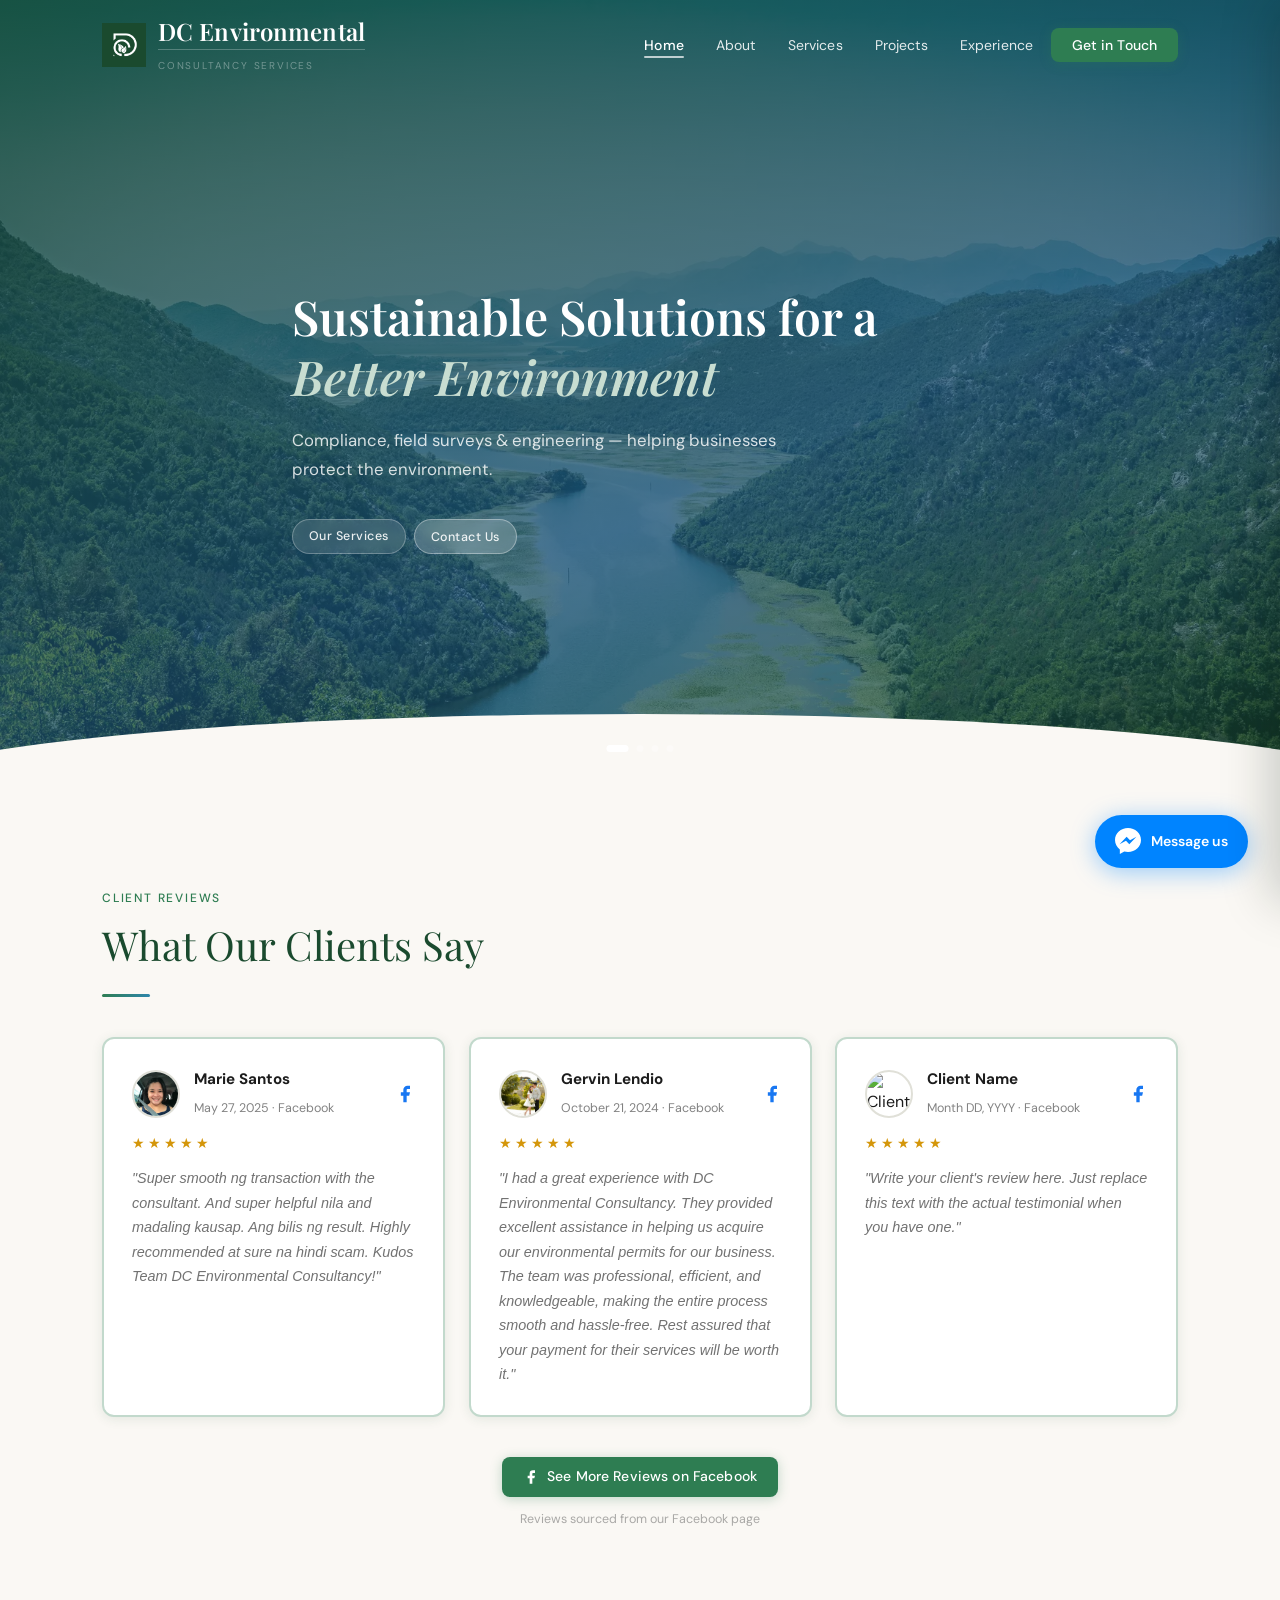
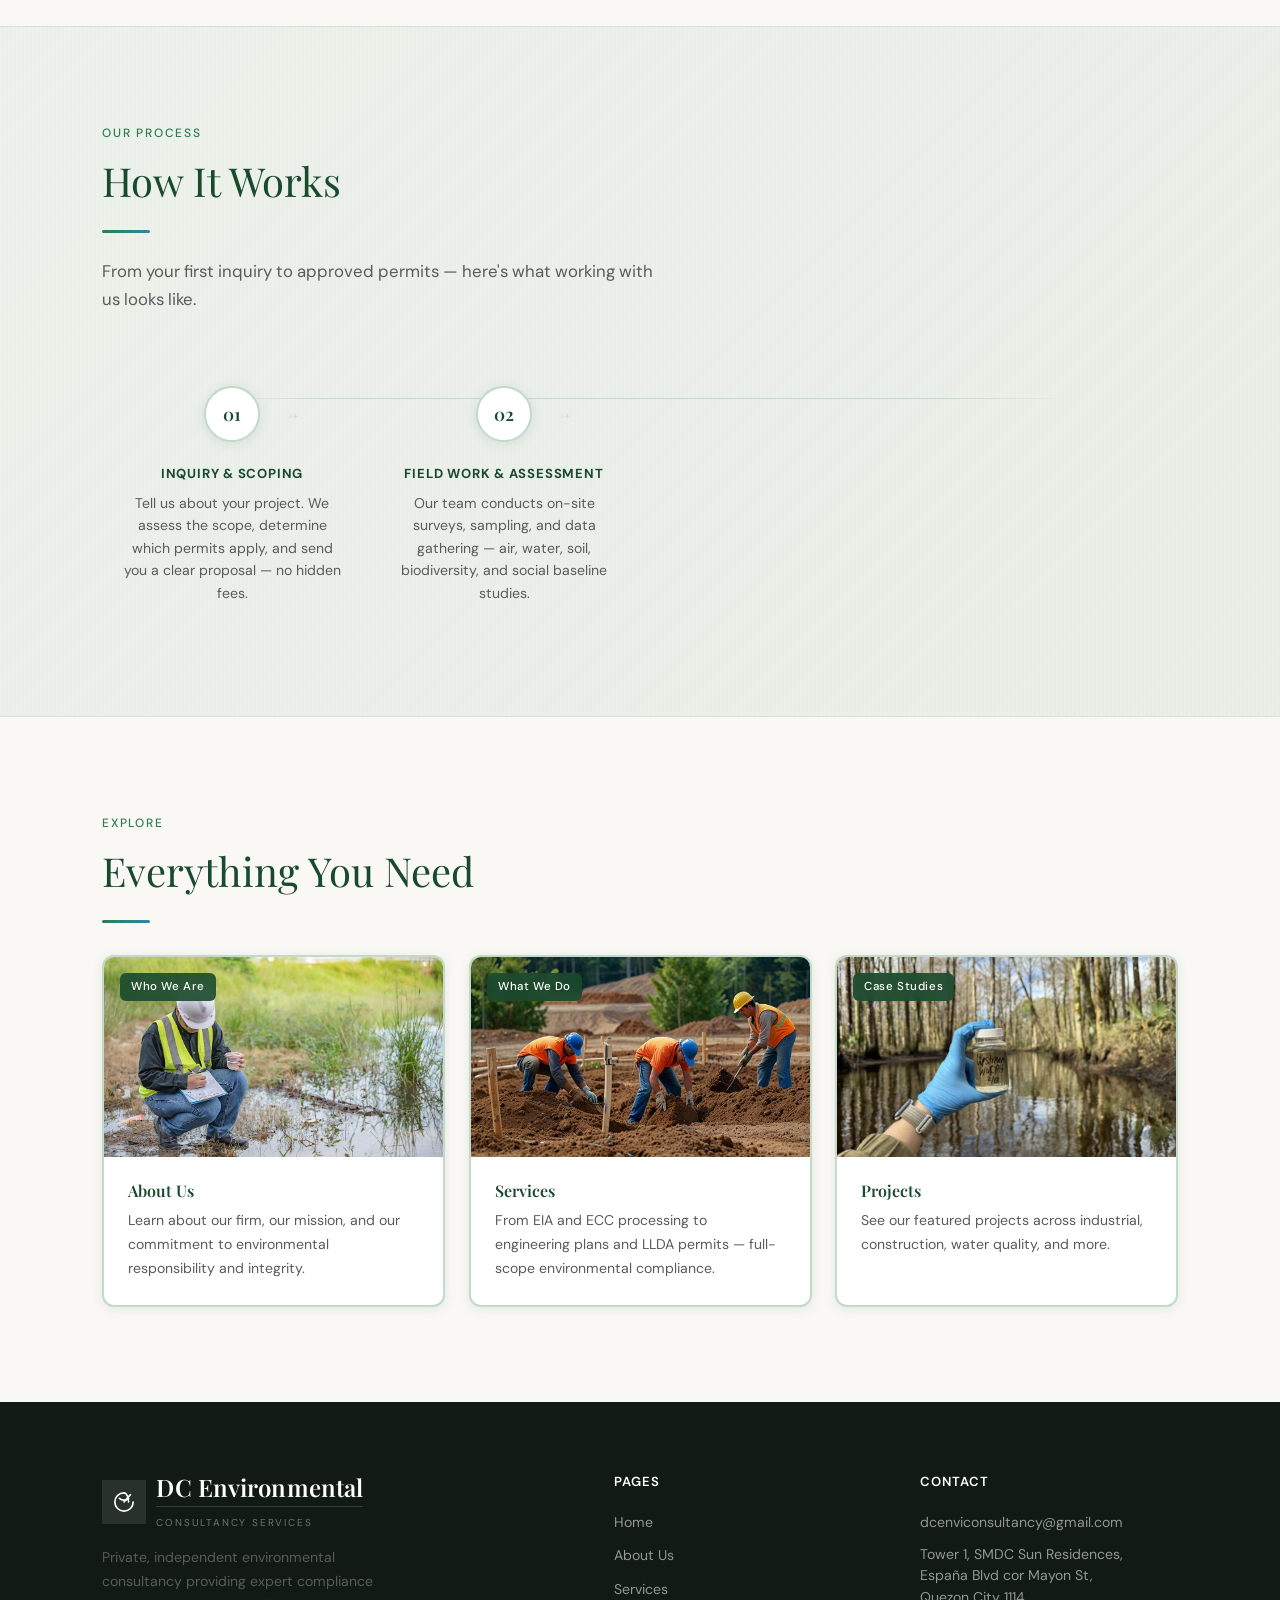
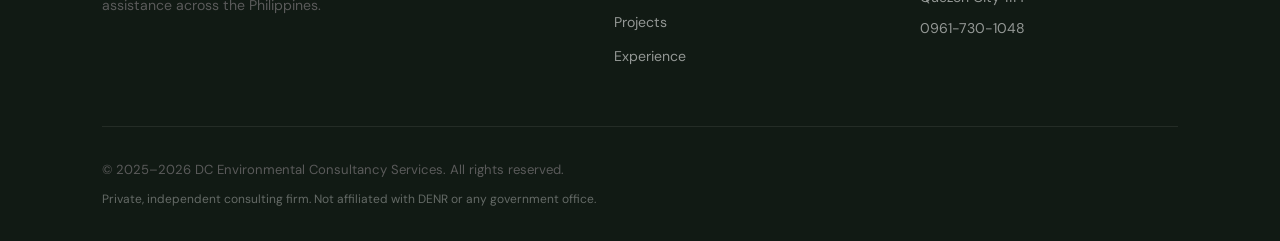
==== commit 09c7348d: "Update index.html" ====
--- a/index.html
+++ b/index.html
@@ -80,11 +80,9 @@
   <h1>Sustainable Solutions for a <em>Better Environment</em></h1>
   <p class="hero-desc">Compliance, field surveys &amp; engineering — helping businesses protect the environment.</p>
   <div class="hero-pills">
-    <span class="hero-pill">EIA / ECC</span>
-    <span class="hero-pill">Compliance</span>
-    <span class="hero-pill">Water Quality</span>
-    <span class="hero-pill">GIS Mapping</span>
-  </div>
+  <a href="services.html" class="hero-pill" style="text-decoration:none;">Our Services</a>
+  <button class="hero-pill" onclick="openContactModal()" style="background:rgba(255,255,255,0.18);border:1px solid rgba(255,255,255,0.35);cursor:pointer;font-family:inherit;font-size:0.78rem;font-weight:500;letter-spacing:0.04em;">Contact Us</button>
+</div>
 </div>
 
 <div class="hero-stats">
--- a/style.css
+++ b/style.css
@@ -314,6 +314,34 @@
 }
 .hero-actions { display: flex; align-items: center; gap: 1.2rem; flex-wrap: wrap; }
 
+/* ── Hero Pills ── */
+.hero-pills {
+  display: flex;
+  flex-wrap: wrap;
+  gap: 0.5rem;
+  margin-bottom: 2rem;
+}
+
+.hero-pill {
+  font-family: 'DM Sans', sans-serif;
+  font-size: 0.78rem;
+  font-weight: 500;
+  color: rgba(255, 255, 255, 0.9);
+  background: rgba(255, 255, 255, 0.12);
+  border: 1px solid rgba(255, 255, 255, 0.28);
+  border-radius: 100px;
+  padding: 0.35rem 1rem;
+  letter-spacing: 0.04em;
+  backdrop-filter: blur(6px);
+  -webkit-backdrop-filter: blur(6px);
+  transition: background 0.25s ease, border-color 0.25s ease;
+}
+
+.hero-pill:hover {
+  background: rgba(255, 255, 255, 0.22);
+  border-color: rgba(255, 255, 255, 0.5);
+}
+
 /* ── Buttons ── */
 .btn-primary {
   display: inline-flex; align-items: center; gap: 0.5rem;
@@ -414,8 +442,14 @@
   background: var(--forest); color: var(--white);
   border-color: var(--forest); box-shadow: 0 4px 16px rgba(26,74,46,0.25);
 }
-.services-panel { display: none; }
-.services-panel.active { display: grid; grid-template-columns: repeat(auto-fit, minmax(280px, 1fr)); gap: 1.5rem; }
+.services-panel {
+  display: none;
+}
+.services-panel.active {
+  display: grid;
+  grid-template-columns: repeat(auto-fit, minmax(280px, 1fr));
+  gap: 1.5rem;
+}
 .service-card {
   background: linear-gradient(135deg, rgba(200,221,209,0.15) 0%, rgba(46,125,82,0.08) 100%);
   border-radius: var(--radius); border: 2px solid var(--border);
@@ -854,31 +888,10 @@
 
 @media (max-width: 768px) {
   .nav-links {
-    display: none; position: fixed; top: 0; left: 0; right: 0; bottom: 0;
-    background: rgba(26,74,46,0.97); flex-direction: column;
-    align-items: center; justify-content: center; gap: 1.5rem;
-    z-index: 999; backdrop-filter: blur(8px);
+ 
   }
-  .nav-links.open { display: flex; }
-  .nav-links a { font-size: 1.2rem; color: rgba(255,255,255,0.88) !important; padding: 0.5rem 1.5rem; }
-  .nav-cta { background: var(--leaf) !important; border-radius: 8px !important; }
+
   .hamburger { display: flex; z-index: 1001; }
-  #cursor-dot, #cursor-ring, #cursor-label { display: none; }
-  body { cursor: auto; }
-  button { cursor: pointer; }
-  .section { padding: 4rem 0; }
-  .mission-vision { grid-template-columns: 1fr; }
-  .projects-grid { grid-template-columns: 1fr; }
-  .form-row { grid-template-columns: 1fr; }
-  .footer-grid { grid-template-columns: 1fr; }
-  .services-header { flex-direction: column; align-items: flex-start; }
-  .about-badge { bottom: -1rem; right: 0; }
- .messenger-float span { display: none; }
-.messenger-float { border-radius: 50%; padding: 1rem; }
-  .how-it-works-grid { grid-template-columns: 1fr; gap: 2rem; }
-  .carousel-arrow { width: 36px; height: 36px; }
-  .carousel-arrow--prev { left: 0.75rem; }
-  .carousel-arrow--next { right: 0.75rem; }
  
 }
 
--- a/mobile.css
+++ b/mobile.css
@@ -3,120 +3,403 @@
    Load AFTER style.css
    ══════════════════════════════════════════ */
 
+/* ════════════════════════════════
+   HERO STATS — desktop hidden
+   ════════════════════════════════ */
+.hero-stats { display: none; }
+
+/* ════════════════════════════════
+   TABLET (max 900px)
+   ════════════════════════════════ */
+@media (max-width: 900px) {
+  .hero-container            { grid-template-columns: 1fr; gap: 2.5rem; }
+  .hero-visual               { display: none; }
+  .about-grid                { grid-template-columns: 1fr; gap: 4rem; }
+  .about-badge               { right: 0; }
+  .projects-grid             { grid-template-columns: repeat(2, 1fr); }
+  .contact-grid              { grid-template-columns: 1fr; gap: 2.5rem; }
+  .footer-grid               { grid-template-columns: 1fr 1fr; }
+  .how-it-works-grid         { grid-template-columns: repeat(2, 1fr); gap: 2.5rem; }
+  .how-it-works-grid::before { display: none; }
+  .faq-grid                  { grid-template-columns: 1fr; }
+}
+
+/* ════════════════════════════════
+   MOBILE (max 768px)
+   ════════════════════════════════ */
 @media (max-width: 768px) {
 
-  /* ── Hamburger ── */
+  /* ── Kill custom cursor ── */
+  #cursor-dot,
+  #cursor-ring,
+  #cursor-label { display: none !important; }
+  body   { cursor: auto; }
+  button { cursor: pointer; }
+
+  /* ── Body navbar offset ── */
+  body { padding-top: 0; }
+
+  /* ── Container ── */
+  .container { padding: 0 1.25rem; }
+
+  /* ── Sections ── */
+  .section          { padding: 3rem 0; }
+  .section-subtitle { display: none; }
+  #explore          { display: none; }
+
+  /* ══════════════════════════════
+     NAVBAR
+     ══════════════════════════════ */
   .hamburger {
     display: flex;
-    z-index: 1001;
+    flex-direction: column;
+    gap: 5px;
+    z-index: 1002;
     padding: 10px;
     margin-right: -4px;
     cursor: pointer;
   }
-  .hamburger span { width: 24px; height: 2.5px; border-radius: 3px; }
-  .navbar.scrolled .hamburger span { background: var(--charcoal); }
+  .hamburger span {
+    display: block;
+    width: 24px;
+    height: 2.5px;
+    border-radius: 3px;
+    transition: transform 0.3s ease, opacity 0.3s ease;
+  }
+  .navbar.scrolled .hamburger span       { background: var(--charcoal); }
   .navbar:not(.scrolled) .hamburger span { background: var(--white); }
-  .hamburger.open span:nth-child(1) { transform: translateY(7px) rotate(45deg); }
-  .hamburger.open span:nth-child(2) { opacity: 0; }
-  .hamburger.open span:nth-child(3) { transform: translateY(-7px) rotate(-45deg); }
-
-  /* ── Side Drawer ── */
+  .hamburger.open span:nth-child(1)      { transform: translateY(7.5px) rotate(45deg); }
+  .hamburger.open span:nth-child(2)      { opacity: 0; }
+  .hamburger.open span:nth-child(3)      { transform: translateY(-7.5px) rotate(-45deg); }
+
+  /* ── Logo on scrolled navbar (inner pages) ── */
+  .navbar.scrolled .logo-mark {
+    background: var(--forest) !important;
+    border-radius: 8px !important;
+  }
+  .navbar.scrolled .logo-mark img {
+    filter: brightness(0) invert(1) !important;
+  }
+
+   .navbar.scrolled {
+  padding: 0.45rem 0 !important;
+}
+.page-hero {
+  padding-top: 62px !important;
+}
+
+  /* ── Logo sizing ── */
+  .logo-text strong { font-size: 0.82rem; }
+  .logo-text span   { font-size: 0.68rem; }
+
+  /* ══════════════════════════════
+     NAV DRAWER
+     ══════════════════════════════ */
   .nav-links {
     display: none;
-    position: fixed;
-    top: 0.75rem; right: 0.75rem;
-    width: min(200px, 65vw);
-    height: auto;
-    background: var(--forest);
-    border-radius: 16px;
-    flex-direction: column;
-    align-items: flex-start;
-    gap: 0.1rem;
-    z-index: 1000;
-    padding: 1.25rem 1.25rem 1.75rem;
-    box-shadow: 0 8px 40px rgba(0,0,0,0.30), 0 2px 12px rgba(0,0,0,0.15);
-    overflow-y: auto;
-  }
-  .nav-links.open { display: flex; }
+    position: fixed !important;
+    top: 0.6rem !important;
+    right: 0.6rem !important;
+    left: auto !important;
+    bottom: auto !important;
+    width: min(210px, 68vw) !important;
+    height: auto !important;
+    max-height: calc(100svh - 1.2rem) !important;
+    background: var(--forest) !important;
+    border-radius: 14px !important;
+    flex-direction: column !important;
+    align-items: flex-start !important;
+    justify-content: flex-start !important;
+    gap: 0.15rem !important;
+    z-index: 1001 !important;
+    padding: 0.9rem 0.9rem 1.1rem !important;
+    box-shadow: 0 8px 40px rgba(0,0,0,0.35), 0 2px 12px rgba(0,0,0,0.18) !important;
+    overflow-y: auto !important;
+    backdrop-filter: none !important;
+    -webkit-backdrop-filter: none !important;
+  }
+  .nav-links.open { display: flex !important; }
+
   .nav-links::before {
     content: '';
     position: absolute;
     top: 0; left: 0; right: 0;
     height: 3px;
     background: linear-gradient(90deg, var(--leaf), var(--water));
-    border-radius: 16px 16px 0 0;
-  }
-  .nav-links .nav-item {
-    font-size: 0.85rem !important;
-    color: rgba(255,255,255,0.65) !important;
-    padding: 0.6rem 0.75rem;
-    width: 100%;
-    border-radius: 6px;
-    font-weight: 400;
-  }
+    border-radius: 14px 14px 0 0;
+    flex-shrink: 0;
+  }
+
+  .nav-links .nav-item,
+  .nav-links a {
+    font-size: 0.84rem !important;
+    color: rgba(255,255,255,0.70) !important;
+    padding: 0.55rem 0.7rem !important;
+    width: 100% !important;
+    border-radius: 6px !important;
+    font-weight: 400 !important;
+    letter-spacing: 0.01em !important;
+    transition: background 0.2s, color 0.2s !important;
+    text-align: left !important;
+  }
+  .nav-links .nav-item::after,
+  .nav-links a::after { display: none !important; }
+
   .nav-links .nav-item:hover,
-  .nav-links .nav-item.active-link {
-    background: rgba(255,255,255,0.08);
+  .nav-links a:hover,
+  .nav-links .nav-item.active-link,
+  .nav-links a.active-link {
+    background: rgba(255,255,255,0.10) !important;
     color: var(--white) !important;
   }
-  .nav-links .nav-cta {
-    margin-top: 1rem;
+
+  .nav-links .nav-cta,
+  .nav-links a.nav-cta,
+  .nav-links button.nav-cta {
+    margin-top: 0.6rem !important;
     background: var(--leaf) !important;
     color: var(--white) !important;
     border-radius: 8px !important;
-    padding: 0.65rem 1rem !important;
+    padding: 0.6rem 0.9rem !important;
     font-size: 0.82rem !important;
+    width: 100% !important;
+    text-align: center !important;
+    justify-content: center !important;
+    box-shadow: 0 2px 12px rgba(46,125,82,0.30) !important;
+    font-weight: 600 !important;
+    transform: none !important;
+  }
+
+  /* ══════════════════════════════
+     HERO (index)
+     ══════════════════════════════ */
+  .hero {
+    margin-top: 0 !important;
+    min-height: 100svh !important;
+    display: flex !important;
+    flex-direction: column !important;
+    justify-content: flex-end !important;
+    align-items: stretch !important;
+    padding-top: 0 !important;
+    padding-bottom: 0 !important;
+    overflow: hidden;
+  }
+
+  .hero > .container,
+  .hero .hero-container {
+    width: 100% !important;
+    max-width: 100% !important;
+    padding-left: 1.25rem !important;
+    padding-right: 1.25rem !important;
+    padding-top: 0 !important;
+    padding-bottom: 1rem !important;
+    margin: 0 !important;
+    display: flex !important;
+    flex-direction: column !important;
+    justify-content: flex-end !important;
+    flex: 1 !important;
+  }
+
+  .carousel-slide {
+    background-position: center top;
+    background-size: cover;
+  }
+  .carousel-overlay {
+    background: linear-gradient(
+      180deg,
+      rgba(26,74,46,0.25) 0%,
+      rgba(26,74,46,0.20) 30%,
+      rgba(26,74,46,0.65) 65%,
+      rgba(26,74,46,0.92) 100%
+    ) !important;
+  }
+
+  .hero-content         { padding-bottom: 0.5rem !important; }
+  .carousel-dots        { display: none !important; }
+  .carousel-arrow       { display: none !important; }
+  .carousel-caption     { display: none !important; }
+  .hero::before         { height: 36px; }
+
+  .hero-content::before {
+    content: "Environmental Consulting · Philippines";
+    display: block;
+    font-family: 'DM Sans', sans-serif;
+    font-size: 0.68rem;
+    font-weight: 500;
+    letter-spacing: 0.12em;
+    text-transform: uppercase;
+    color: #a8d5b0;
+    margin-bottom: 0.5rem;
+  }
+
+  .hero h1        { font-size: clamp(1.6rem, 6.5vw, 2.1rem); margin-bottom: 0.75rem; }
+  .hero h1 em     { color: var(--mist); }
+  .hero-badge     { font-size: 0.72rem; margin-bottom: 1rem; }
+
+  .hero-desc {
+    font-size: 0.88rem;
+    line-height: 1.55;
+    opacity: 0.85;
+    max-width: 100%;
+    display: -webkit-box;
+    -webkit-line-clamp: 2;
+    -webkit-box-orient: vertical;
+    overflow: hidden;
+    margin-bottom: 1rem;
+  }
+
+  .hero-actions { gap: 0.75rem; margin-bottom: 1.1rem; }
+  .btn-primary,
+  .btn-outline  { padding: 0.72rem 1.4rem; font-size: 0.88rem; }
+
+  .hero-pills { display: flex; flex-wrap: wrap; gap: 0.4rem; margin-bottom: 1.25rem; }
+  .hero-pill {
+    font-family: 'DM Sans', sans-serif;
+    font-size: 0.72rem;
+    font-weight: 500;
+    color: rgba(255,255,255,0.88);
+    background: rgba(255,255,255,0.12);
+    border: 0.5px solid rgba(255,255,255,0.25);
+    border-radius: 20px;
+    padding: 0.25rem 0.75rem;
+    letter-spacing: 0.02em;
+  }
+
+  /* ══════════════════════════════
+     HERO STATS BAR
+     ══════════════════════════════ */
+  .hero-stats {
+    display: flex;
     width: 100%;
+    border-top: 0.5px solid rgba(255,255,255,0.15);
+    background: rgba(0,0,0,0.30);
+    backdrop-filter: blur(8px);
+    -webkit-backdrop-filter: blur(8px);
+    position: relative;
+    z-index: 4;
+  }
+  .hero-stat {
+    flex: 1;
+    display: flex;
+    flex-direction: column;
+    align-items: center;
+    padding: 0.7rem 0.4rem;
+    border-right: 0.5px solid rgba(255,255,255,0.10);
+  }
+  .hero-stat:last-child { border-right: none; }
+  .hero-stat-num {
+    font-family: 'Playfair Display', serif;
+    font-size: 1.25rem;
+    font-weight: 600;
+    color: #fff;
+    line-height: 1;
+  }
+  .hero-stat-lbl {
+    font-family: 'DM Sans', sans-serif;
+    font-size: 0.62rem;
+    color: rgba(255,255,255,0.55);
+    margin-top: 0.2rem;
+    letter-spacing: 0.03em;
     text-align: center;
-    justify-content: center;
-  }
-
-  /* ── Backdrop ── */
-  .nav-backdrop { display: none; position: fixed; inset: 0; background: rgba(0,0,0,0.45); z-index: 999; }
-  .nav-backdrop.open { display: block; }
-
-  /* ── Logo ── */
-  .logo-text strong { font-size: 0.82rem; }
-  .logo-text span   { font-size: 0.68rem; }
-
-  /* ── Typography ── */
-  h1 { font-size: clamp(1.55rem, 5.5vw, 2rem); }
-  h2 { font-size: clamp(1.35rem, 5vw, 1.8rem); }
-  h3 { font-size: 1rem; }
+  }
+
+  /* ══════════════════════════════
+     INNER PAGE HEROES
+     ══════════════════════════════ */
+
+  /* about / services / projects (.page-hero) */
+  .page-hero {
+    min-height: auto !important;
+    padding-top: 62px !important;
+    padding-bottom: 3.5rem !important;
+    align-items: flex-end !important;
+  }
+  .page-hero h1 {
+    font-size: clamp(1.6rem, 6vw, 2rem) !important;
+    margin-bottom: 0.4rem !important;
+  }
+  .page-hero p {
+    font-size: 0.85rem !important;
+    margin-top: 0.4rem !important;
+    color: rgba(255,255,255,0.70) !important;
+  }
+  .page-breadcrumb {
+    font-size: 0.72rem !important;
+    margin-bottom: 0.6rem !important;
+  }
+  .page-hero::after {
+    height: 36px !important;
+     pointer-events: none !important;
+  z-index: 0 !important;
+  }
+
+  /* experience (.hero--short) */
+  .hero--short {
+    min-height: auto !important;
+    margin-top: 0 !important;
+    padding-top: 62px !important;
+    padding-bottom: 3.5rem !important;
+    justify-content: flex-end !important;
+  }
+  .hero--short .hero-content    { padding-bottom: 0.5rem !important; }
+  .hero--short h1               { font-size: clamp(1.6rem, 6vw, 2rem) !important; margin-bottom: 0.4rem !important; }
+  .hero--short .hero-desc       { font-size: 0.85rem !important; margin-bottom: 0.75rem !important; -webkit-line-clamp: 2 !important; }
+  .hero--short .hero-breadcrumb { font-size: 0.72rem !important; margin-bottom: 0.6rem !important; }
+
+  /* ══════════════════════════════
+     TYPOGRAPHY
+     ══════════════════════════════ */
+  h1                   { font-size: clamp(1.55rem, 5.5vw, 2rem); }
+  h2                   { font-size: clamp(1.35rem, 5vw, 1.8rem); }
+  h3                   { font-size: 1rem; }
   p, .section-subtitle { font-size: 0.92rem; }
-  .hero h1    { font-size: clamp(1.55rem, 6vw, 2rem); }
-  .hero-desc  { font-size: 0.95rem; }
-  .hero-badge { font-size: 0.72rem; }
-  .section-label { font-size: 0.7rem; }
-
-  /* ── Sections ── */
-  .section { padding: 2.5rem 0; }
-  .section-subtitle { display: none; }
-  #explore { display: none; }
-
-  /* ── Footer ── */
-  footer { padding: 2rem 0 1.25rem; }
-  .footer-grid { grid-template-columns: 1fr; gap: 0; margin-bottom: 1rem; }
-  .footer-col { display: none; }
-  .footer-brand { display: none; }
-  .social-links { display: none; }
-  .footer-bottom { padding-top: 1rem; }
-  .footer-bottom p { font-size: 0.75rem; }
-  .disclaimer { font-size: 0.7rem !important; }
-
-  /* ── How It Works ── */
-  .how-it-works-grid { display: flex; flex-direction: column; gap: 1rem; }
-  .how-step { display: flex; flex-direction: row; align-items: flex-start; gap: 1rem; padding: 1rem; }
-  .how-step:nth-child(n+3) { display: none; }
-  .how-step-num { font-size: 1.2rem; flex-shrink: 0; min-width: 36px; }
-  .how-step-text h4 { font-size: 0.88rem; margin: 0 0 0.3rem; }
-  .how-step-text p { font-size: 0.82rem; line-height: 1.5; margin: 0; }
-
-  /* ── Review Carousel ── */
-  #testimonials .projects-grid { display: block; position: relative; }
-  #testimonials .projects-grid .project-card { display: none !important; }
+  .section-label       { font-size: 0.68rem; }
+
+  /* ══════════════════════════════
+     ABOUT
+     ══════════════════════════════ */
+  .about-visual   { display: none !important; }
+  .about-img-wrap { height: 280px; }
+  .about-badge    { bottom: -1rem; right: 0; }
+
+  .mission-vision {
+    grid-template-columns: 1fr !important;
+    gap: 0.6rem !important;
+    margin-top: 1.25rem !important;
+  }
+  .mv-card {
+    display: flex !important;
+    flex-direction: column !important;
+    gap: 0.3rem !important;
+    padding: 1rem 1.25rem !important;
+    border-radius: 0 10px 10px 0 !important;
+  }
+  .mv-card h4 {
+    font-size: 0.7rem !important;
+    margin-bottom: 0 !important;
+  }
+  .mv-card p {
+    font-size: 0.85rem !important;
+    line-height: 1.55 !important;
+    margin: 0 !important;
+  }
+
+  /* ══════════════════════════════
+     SERVICES
+     ══════════════════════════════ */
+  .services-header       { flex-direction: column; align-items: flex-start; }
+  .services-tabs         { gap: 0.35rem; }
+  .tab-btn               { font-size: 0.78rem; padding: 0.4rem 0.85rem; }
+  .services-panel.active { grid-template-columns: 1fr; }
+
+  /* ══════════════════════════════
+     PROJECTS / TESTIMONIALS
+     ══════════════════════════════ */
+  .projects-grid { grid-template-columns: 1fr; }
+
+  #testimonials .projects-grid                             { display: block; position: relative; }
+  #testimonials .projects-grid .project-card               { display: none !important; }
   #testimonials .projects-grid .project-card.review-active { display: flex !important; }
-
   .review-nav {
     display: flex;
     justify-content: center;
@@ -129,18 +412,141 @@
     color: white;
     border: none;
     border-radius: 50%;
-    width: 36px;
-    height: 36px;
+    width: 36px; height: 36px;
     font-size: 1rem;
     cursor: pointer;
     display: flex;
     align-items: center;
     justify-content: center;
   }
-}
-
+
+  /* ══════════════════════════════
+     HOW IT WORKS
+     ══════════════════════════════ */
+  .how-it-works-grid         { display: flex; flex-direction: column; gap: 1rem; }
+  .how-it-works-grid::before { display: none; }
+  .how-step {
+    display: flex;
+    flex-direction: row;
+    align-items: flex-start;
+    text-align: left;
+    gap: 1rem;
+    padding: 1rem;
+    background: var(--white);
+    border: 1.5px solid var(--border);
+    border-radius: var(--radius);
+    box-shadow: var(--shadow-sm);
+  }
+  .how-step:nth-child(n+3)                         { display: none; }
+  .how-step-num                                    { width: 40px; height: 40px; font-size: 1rem; flex-shrink: 0; margin-bottom: 0; }
+  .how-step:not(:last-child) .how-step-num::before { display: none; }
+  .how-step h4                                     { font-size: 0.85rem; margin-bottom: 0.25rem; }
+  .how-step p                                      { font-size: 0.82rem; line-height: 1.5; margin: 0; }
+
+  /* ══════════════════════════════
+     FAQ
+     ══════════════════════════════ */
+  .faq-grid { grid-template-columns: 1fr; gap: 0.75rem; margin-top: 2rem; }
+
+  /* ══════════════════════════════
+     CONTACT FORM
+     ══════════════════════════════ */
+  .contact-grid { grid-template-columns: 1fr; gap: 2rem; }
+  .form-row     { grid-template-columns: 1fr; }
+  .contact-form { padding: 1.5rem 1.25rem; }
+
+  /* ══════════════════════════════
+     CLIENTS / TRACK RECORD
+     ══════════════════════════════ */
+  .track-record-grid { grid-template-columns: repeat(2, 1fr); gap: 1rem; }
+  .stat-number       { font-size: 2.2rem; }
+  .clients-list      { grid-template-columns: 1fr; gap: 1.25rem; }
+
+  /* ══════════════════════════════
+     FOOTER
+     ══════════════════════════════ */
+  footer           { padding: 2rem 0 1.25rem; }
+  .footer-grid     { grid-template-columns: 1fr; gap: 0; margin-bottom: 1rem; }
+  .footer-col      { display: none; }
+  .footer-brand    { display: none; }
+  .social-links    { display: none; }
+  .footer-bottom   { padding-top: 1rem; }
+  .footer-bottom p { font-size: 0.75rem; }
+  .disclaimer      { font-size: 0.7rem !important; }
+
+  /* ══════════════════════════════
+     MESSENGER FLOAT
+     ══════════════════════════════ */
+  .messenger-float span { display: none; }
+  .messenger-float      { border-radius: 50%; padding: 1rem; }
+  .msgr-popup           { width: calc(100vw - 2rem); }
+
+  /* ══════════════════════════════
+     CONTACT MODAL
+     ══════════════════════════════ */
+  .contact-modal     { width: 100vw; }
+  .modal-form-row    { grid-template-columns: 1fr; }
+  .modal-quick-links { grid-template-columns: 1fr; }
+  .modal-header      { padding: 1.25rem; }
+  .modal-body        { padding: 1.25rem; }
+}
+
+/* ════════════════════════════════
+   SMALL MOBILE (max 480px)
+   ════════════════════════════════ */
 @media (max-width: 480px) {
-  h1       { font-size: clamp(1.4rem, 6vw, 1.75rem); }
-  h2       { font-size: clamp(1.25rem, 5.5vw, 1.6rem); }
-  .hero h1 { font-size: clamp(1.4rem, 7vw, 1.75rem); }
-}
+  .container         { padding: 0 1rem; }
+  h1                 { font-size: clamp(1.4rem, 6.5vw, 1.75rem); }
+  h2                 { font-size: clamp(1.25rem, 5.5vw, 1.6rem); }
+  .hero h1           { font-size: clamp(1.4rem, 7vw, 1.75rem); }
+  .about-img-wrap    { height: 240px; }
+  .services-tabs     { gap: 0.3rem; }
+  .tab-btn           { font-size: 0.74rem; padding: 0.35rem 0.7rem; }
+  .track-record-grid { grid-template-columns: 1fr 1fr; }
+  .stat-number       { font-size: 2rem; }
+  .btn-primary,
+  .btn-outline       { padding: 0.7rem 1.25rem; font-size: 0.85rem; }
+}
+
+/* ════════════════════════════════
+   CONTACT MODAL NARROW (max 600px)
+   ════════════════════════════════ */
+@media (max-width: 600px) {
+  .contact-modal     { width: 100vw; }
+  .modal-form-row    { grid-template-columns: 1fr; }
+  .modal-quick-links { grid-template-columns: 1fr; }
+  .modal-header      { padding: 1.25rem; }
+  .modal-body        { padding: 1.25rem; }
+}
+
+/* ══════════════════════════════
+   EXPERIENCE PAGE — mobile
+   ══════════════════════════════ */
+
+/* Stat cards — compact, no icon */
+#stats .contact-item-icon  { display: none !important; }
+#stats .stat-card          { padding: 1rem !important; }
+#stats .stat-card p        { display: none !important; }
+#stats .stat-number        { font-size: 1.8rem !important; margin-bottom: 0.2rem !important; }
+#stats .stat-label         { font-size: 0.65rem !important; margin-bottom: 0 !important; }
+
+/* Client cards — single column, no image */
+#clients .projects-grid {
+  grid-template-columns: 1fr !important;
+}
+#clients .project-thumb    { display: none !important; }
+#clients .project-card     { border-radius: 10px !important; }
+#clients .project-body     { padding: 1rem !important; }
+#clients .project-body ul  {
+  grid-template-columns: 1fr 1fr !important;
+  gap: 0.3rem 0.5rem !important;
+  margin-bottom: 0.75rem !important;
+}
+#clients .project-body li  { font-size: 0.8rem !important; }
+#clients .service-tags     { gap: 0.3rem !important; }
+#clients .tag              { font-size: 0.65rem !important; padding: 0.2rem 0.55rem !important; }
+
+/* What Sets Us Apart — hide cards 3 and 4 */
+.section--alt .how-it-works-grid .how-step:nth-child(n+3) { display: none !important; }
+.section--alt .how-it-works-grid { gap: 0.75rem !important; }
+.section--alt .how-step { padding: 1rem 1.25rem !important; }
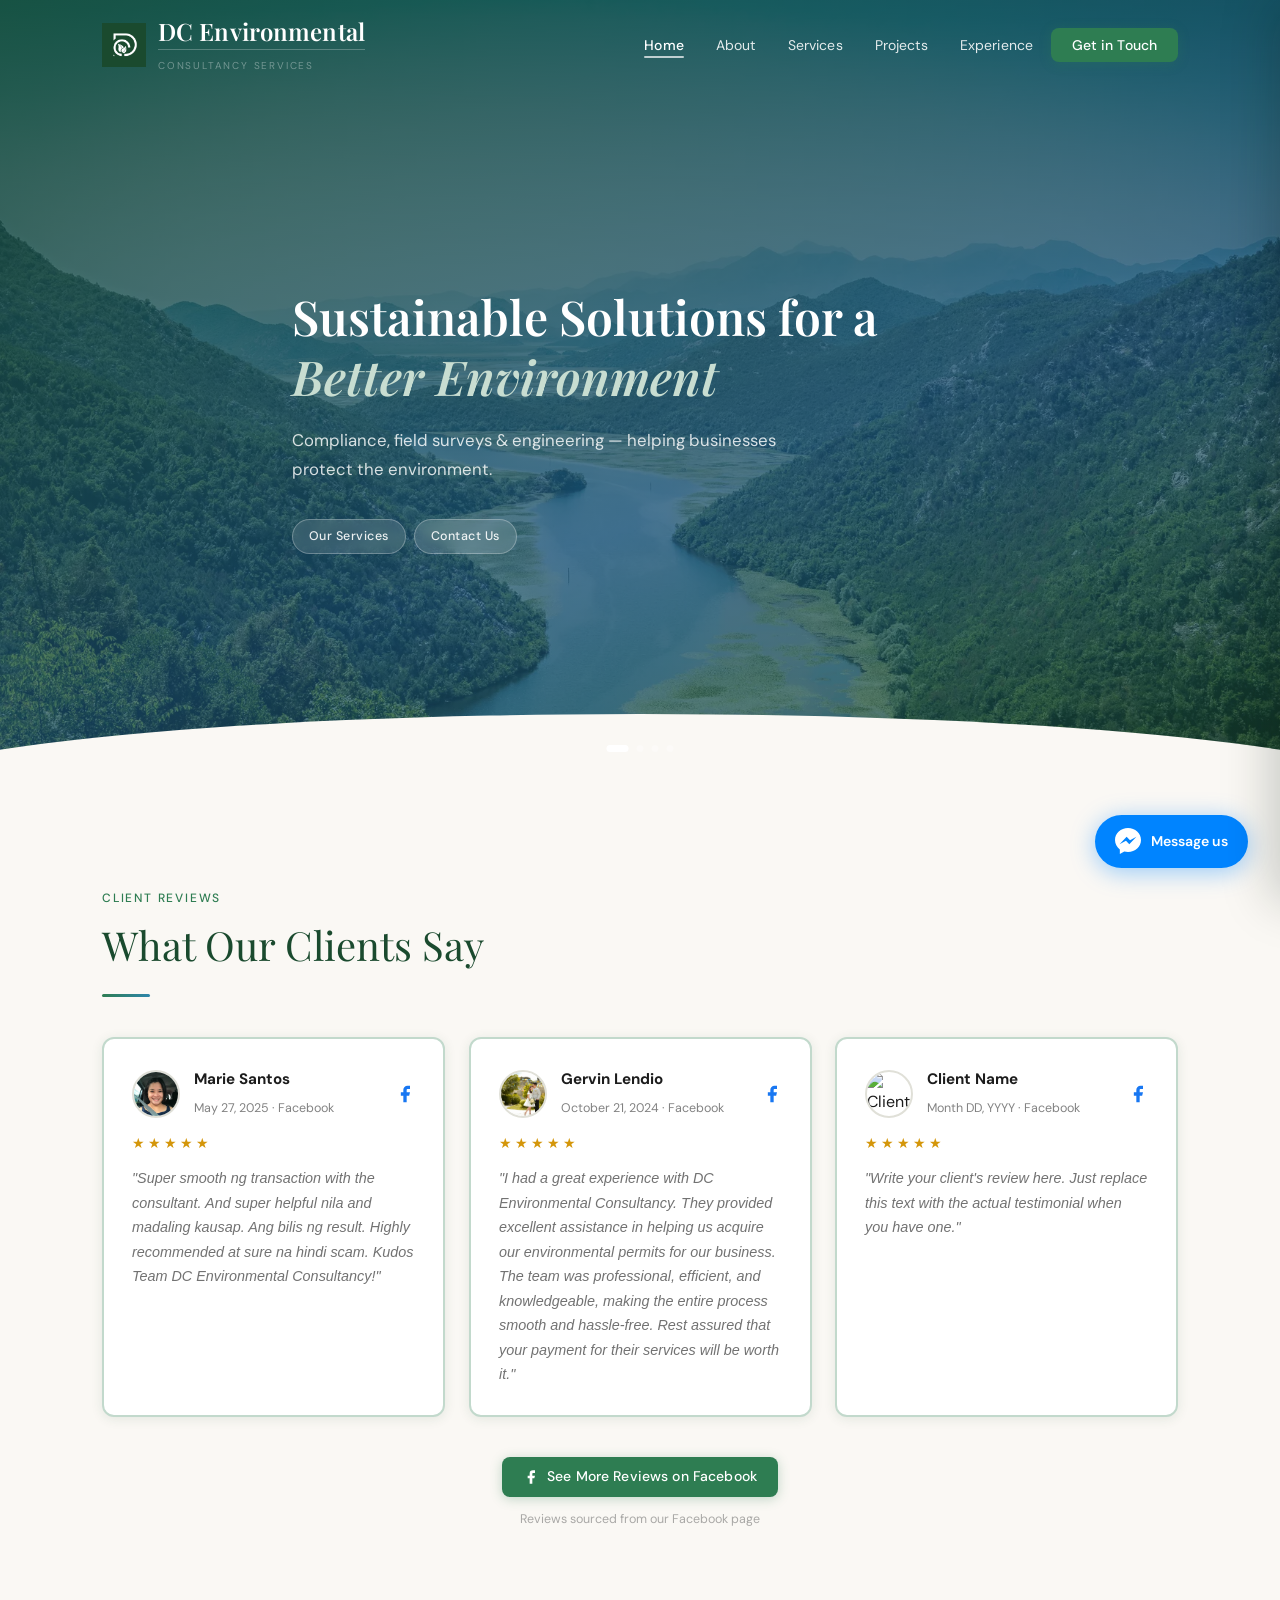
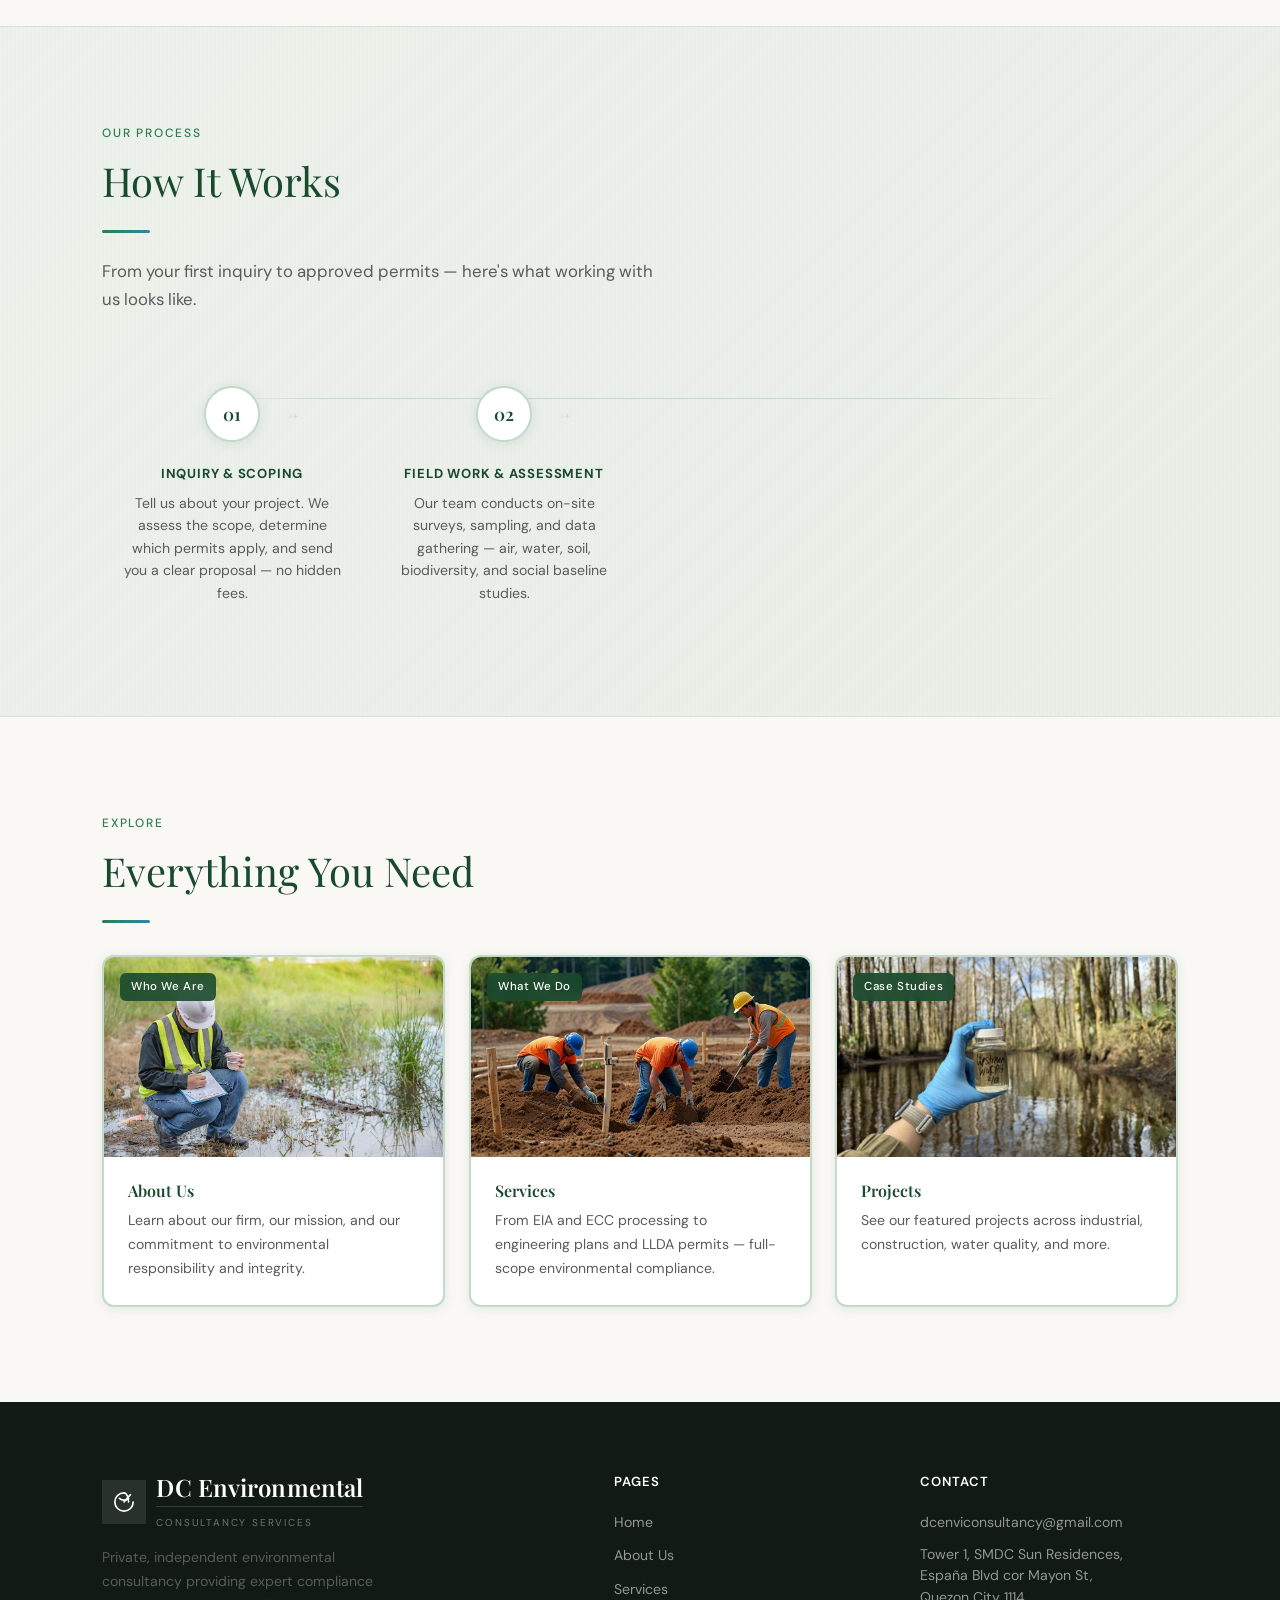
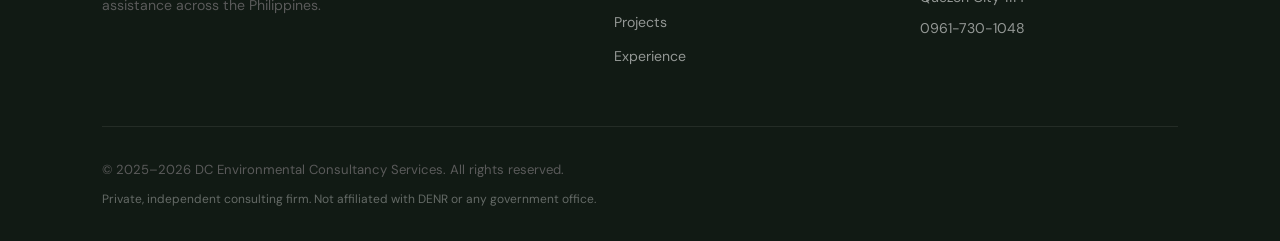
==== commit c11c2177: "Update index.html" ====
--- a/index.html
+++ b/index.html
@@ -81,7 +81,7 @@
   <p class="hero-desc">Compliance, field surveys &amp; engineering — helping businesses protect the environment.</p>
   <div class="hero-pills">
   <a href="services.html" class="hero-pill" style="text-decoration:none;">Our Services</a>
-  <button class="hero-pill" onclick="openContactModal()" style="background:rgba(255,255,255,0.18);border:1px solid rgba(255,255,255,0.35);cursor:pointer;font-family:inherit;font-size:0.78rem;font-weight:500;letter-spacing:0.04em;">Contact Us</button>
+  <a href="#" class="hero-pill" onclick="openContactModal(); return false;" style="text-decoration:none;">Contact Us</a>
 </div>
 </div>
 
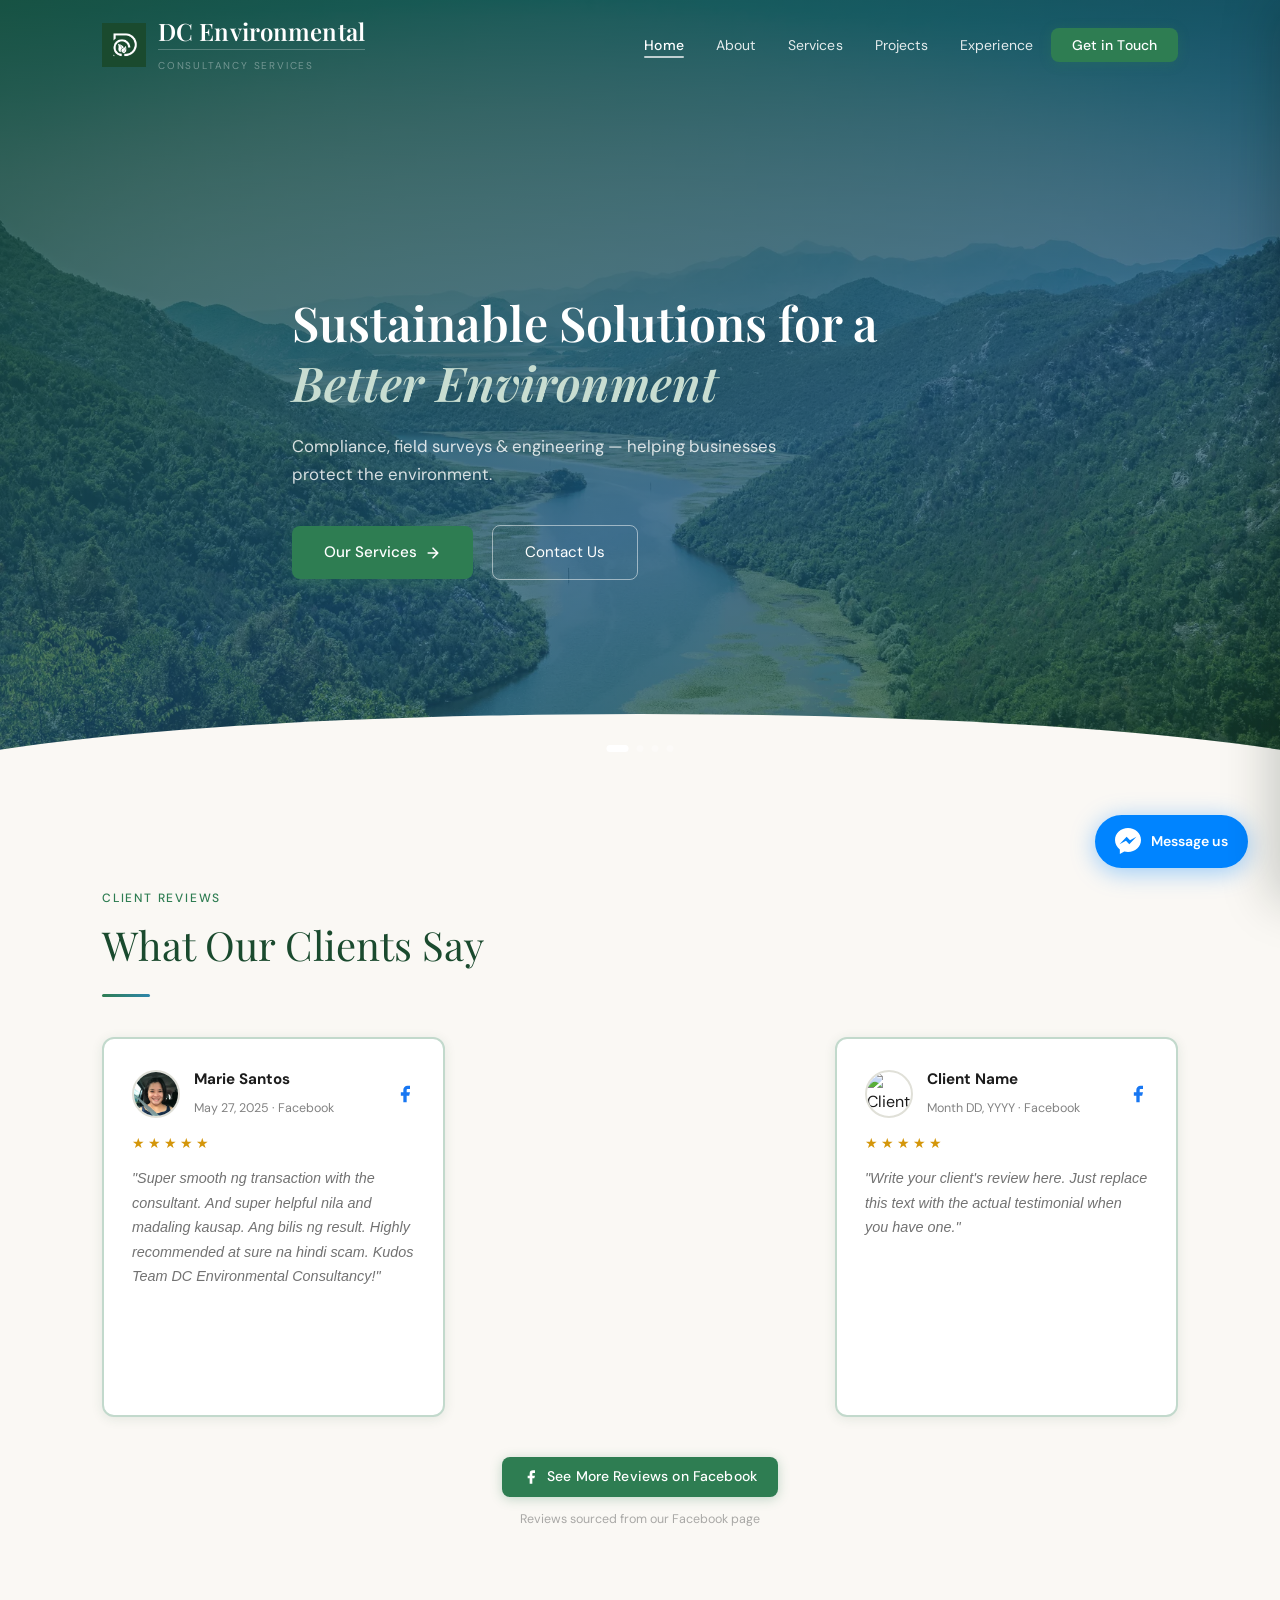
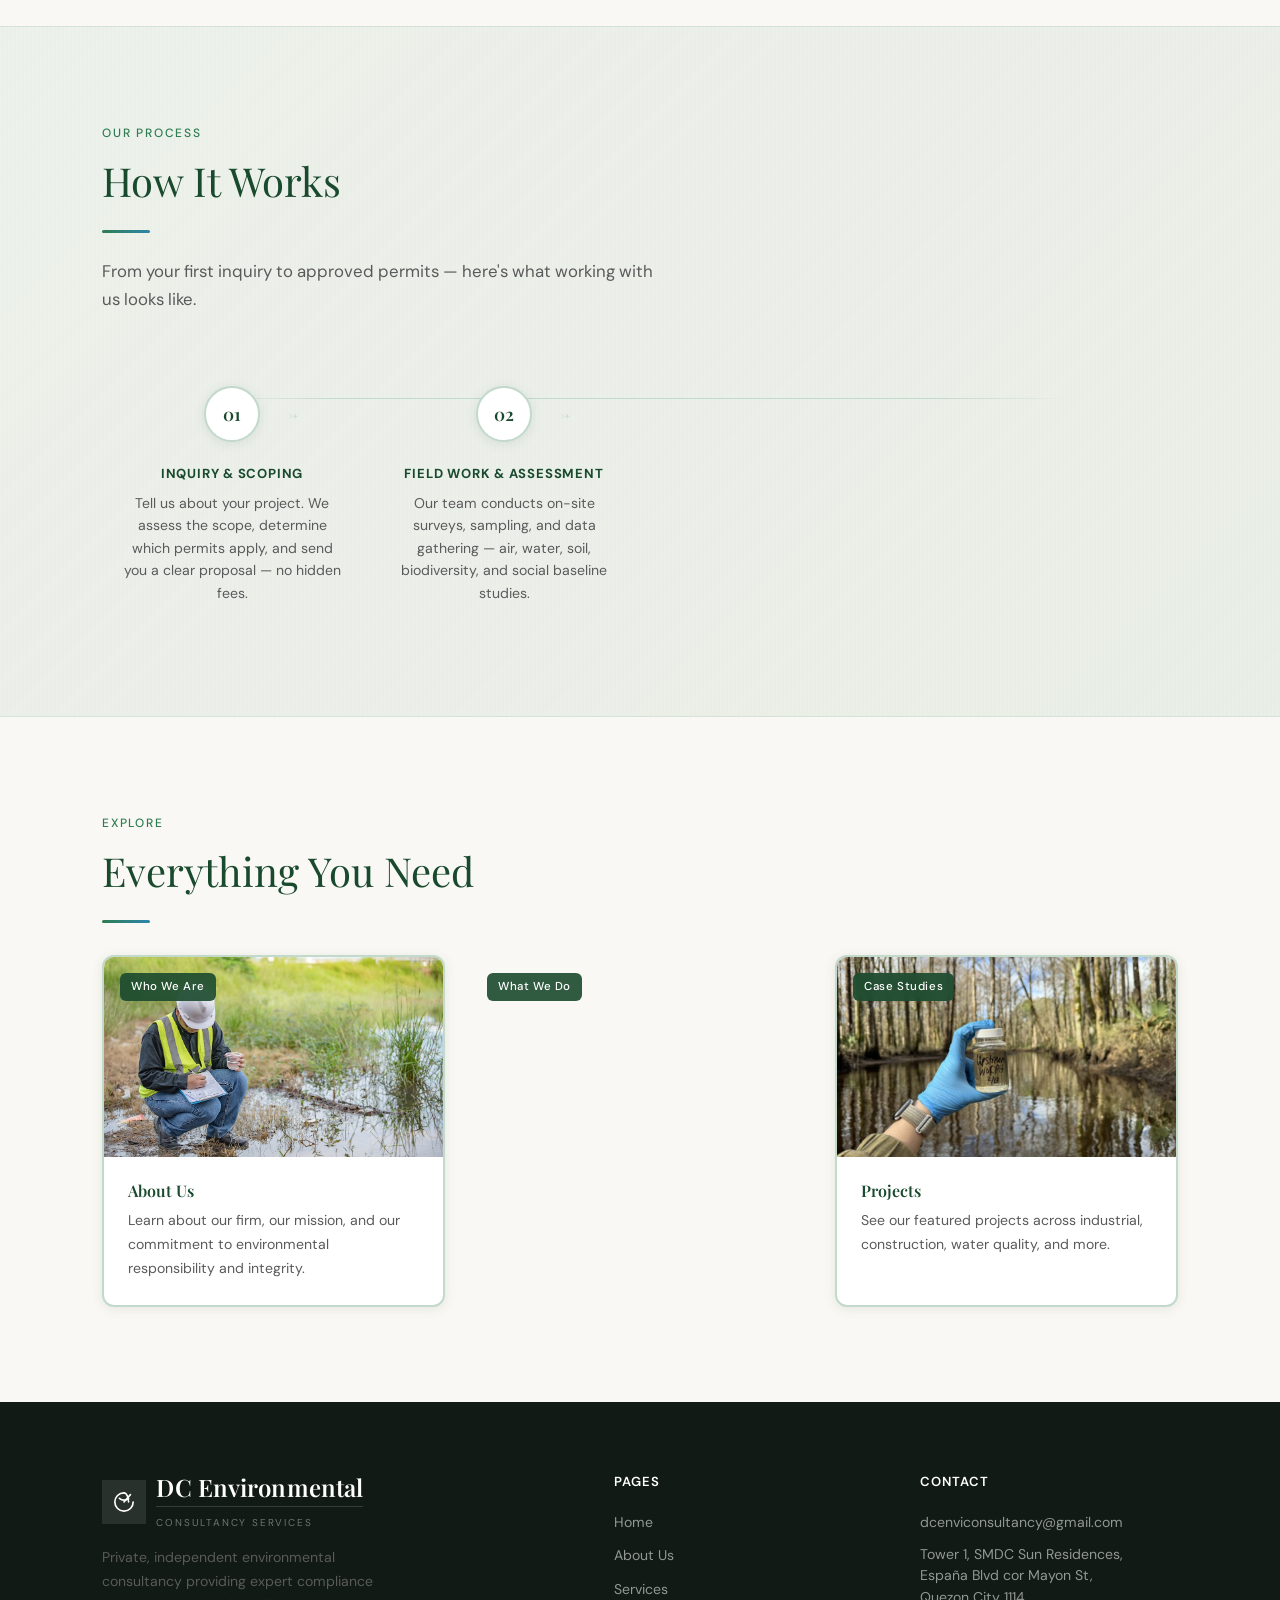
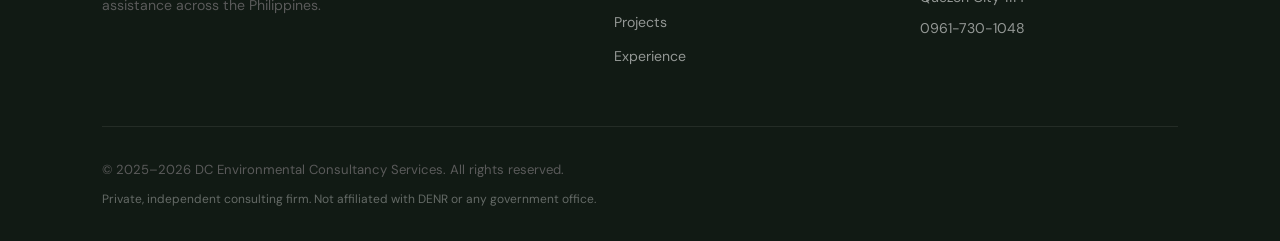
==== commit 35fe500d: "Update index.html" ====
--- a/index.html
+++ b/index.html
@@ -79,9 +79,11 @@
    <div class="hero-content">
   <h1>Sustainable Solutions for a <em>Better Environment</em></h1>
   <p class="hero-desc">Compliance, field surveys &amp; engineering — helping businesses protect the environment.</p>
-  <div class="hero-pills">
-  <a href="services.html" class="hero-pill" style="text-decoration:none;">Our Services</a>
-  <a href="#" class="hero-pill" onclick="openContactModal(); return false;" style="text-decoration:none;">Contact Us</a>
+  <div class="hero-actions">
+  <a href="services.html" class="btn-primary">Our Services
+    <svg viewBox="0 0 20 20" width="16" height="16" fill="none" stroke="currentColor" stroke-width="2" stroke-linecap="round" stroke-linejoin="round"><path d="M4 10h12M10 4l6 6-6 6"/></svg>
+  </a>
+  <a href="#" class="btn-outline" onclick="openContactModal(); return false;">Contact Us</a>
 </div>
 </div>
 
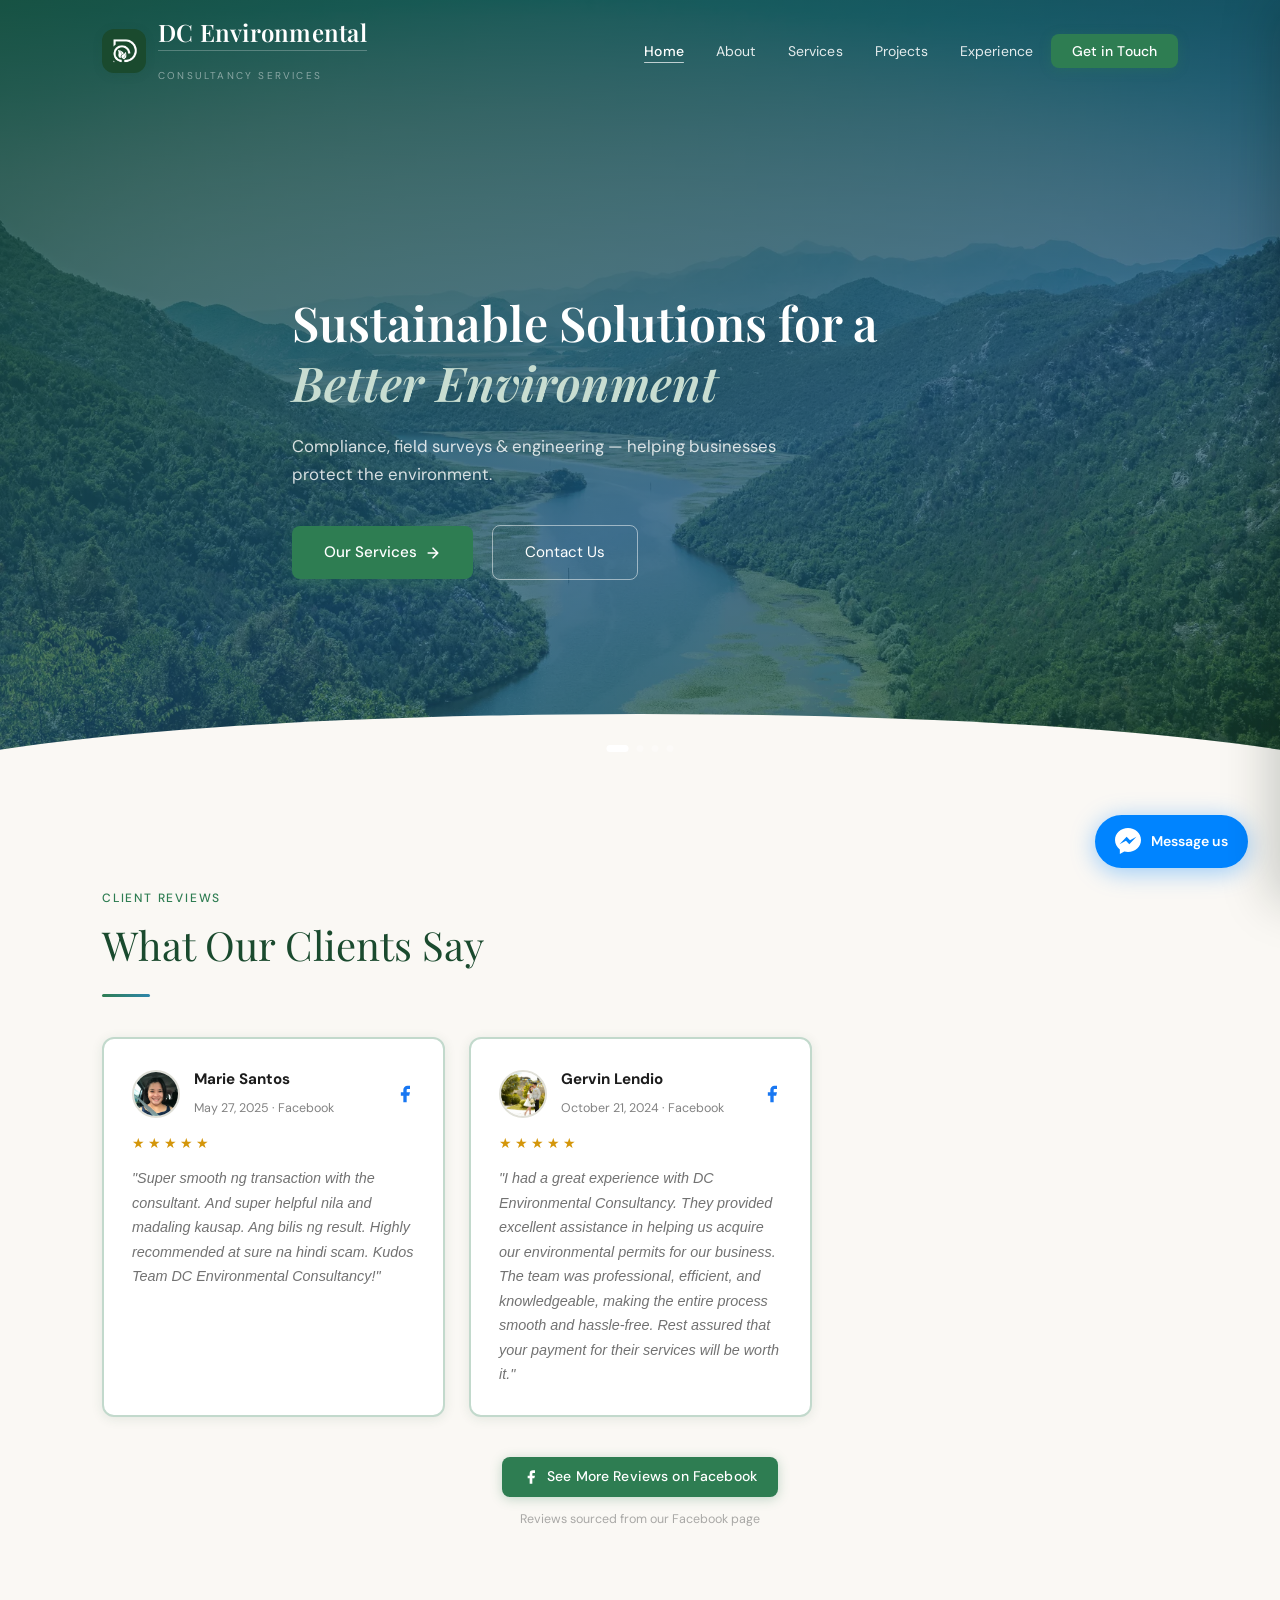
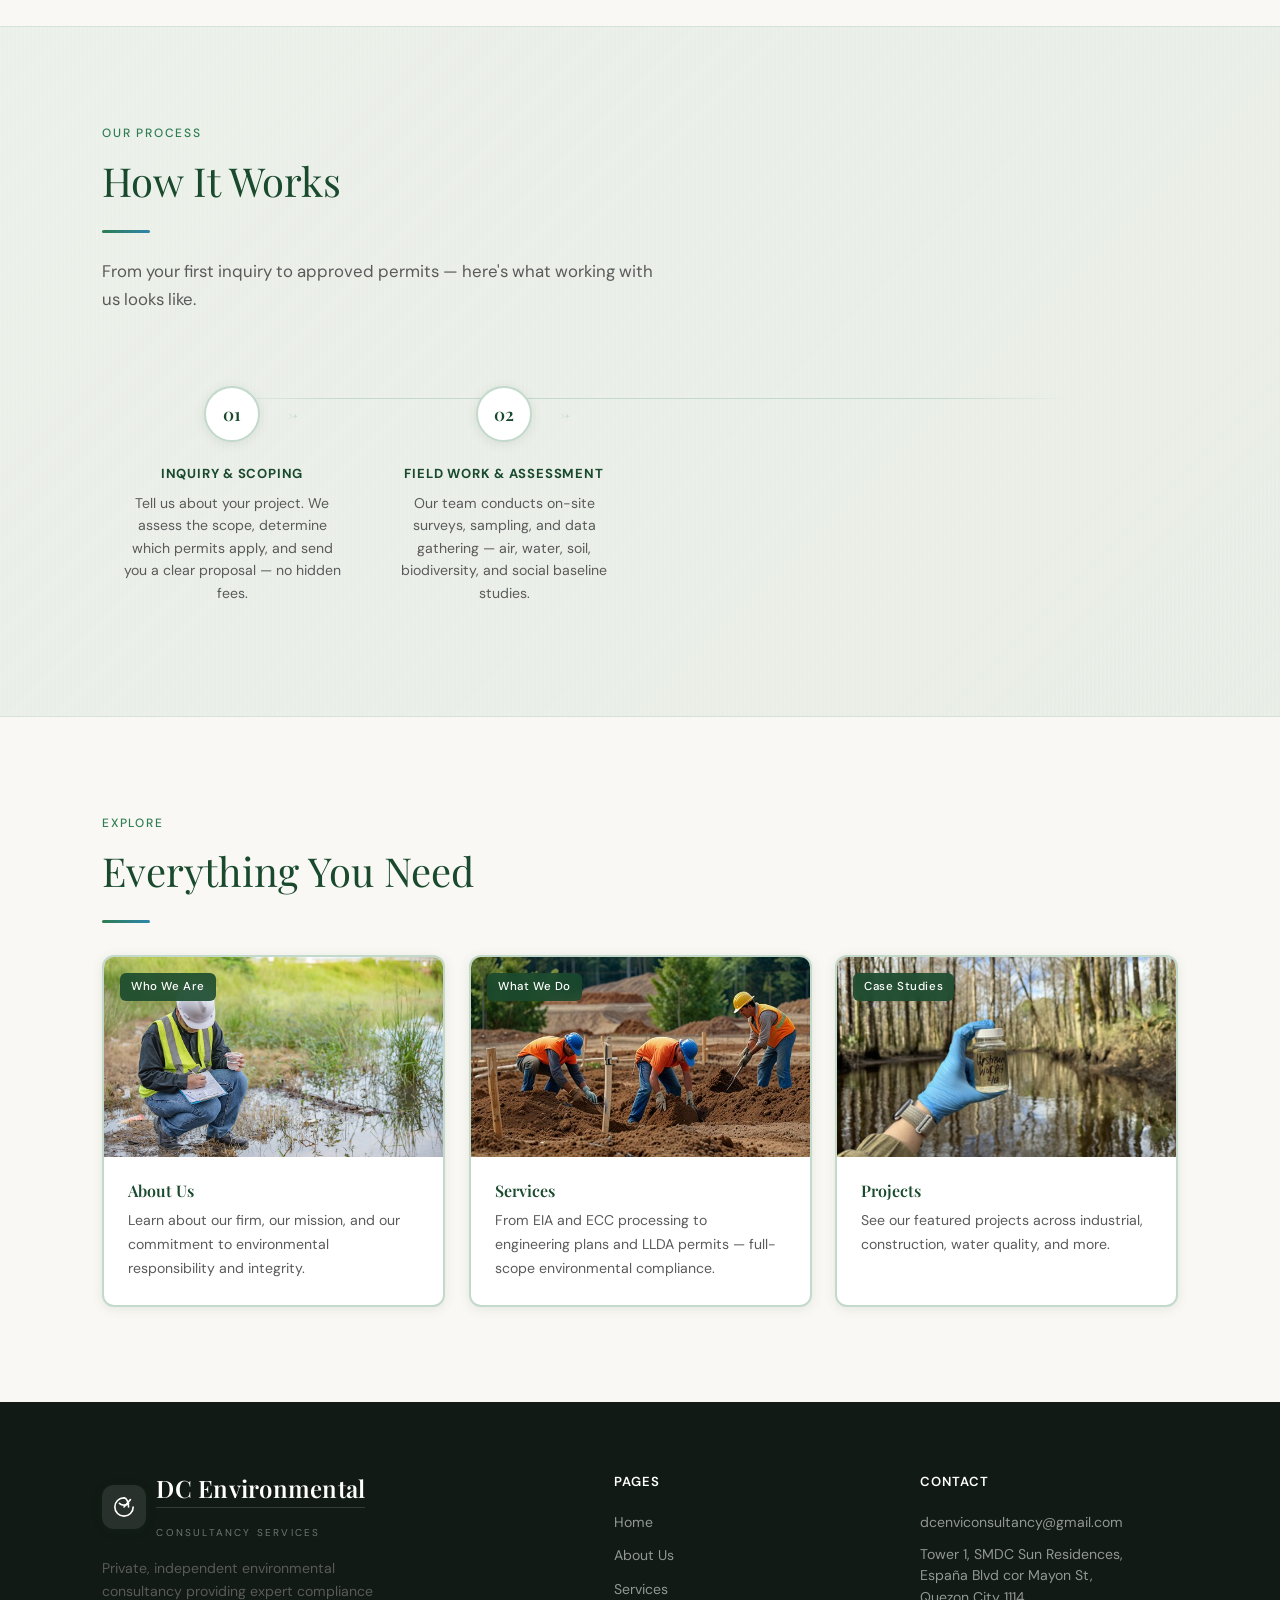
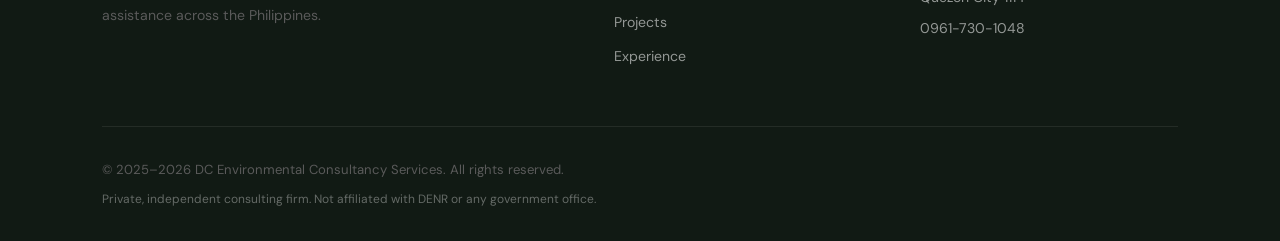
==== commit 74c96ff1: "Update index.html" ====
--- a/index.html
+++ b/index.html
@@ -139,19 +139,6 @@
         <p style="margin:0;font-size:0.9rem;line-height:1.7;font-style:italic;opacity:0.85;">"I had a great experience with DC Environmental Consultancy. They provided excellent assistance in helping us acquire our environmental permits for our business. The team was professional, efficient, and knowledgeable, making the entire process smooth and hassle-free. Rest assured that your payment for their services will be worth it."</p>
       </div>
 
-      <!-- Card 3 -->
-<div class="project-card fade-in" style="display:flex;flex-direction:column;gap:1rem;padding:1.75rem;">
-  <div style="display:flex;align-items:center;gap:0.875rem;">
-    <img src="placeholder.webp" alt="Client Name" style="width:48px;height:48px;border-radius:50%;object-fit:cover;flex-shrink:0;border:2px solid #e0e0d8;">
-    <div>
-      <strong style="display:block;font-size:0.95rem;">Client Name</strong>
-      <span style="font-size:0.78rem;opacity:0.55;">Month DD, YYYY · Facebook</span>
-    </div>
-    <svg viewBox="0 0 24 24" fill="#1877F2" width="20" height="20" style="margin-left:auto;flex-shrink:0;"><path d="M18 2h-3a5 5 0 00-5 5v3H7v4h3v8h4v-8h3l1-4h-4V7a1 1 0 011-1h3z"/></svg>
-  </div>
-  <div style="color:#d4960a;font-size:0.9rem;letter-spacing:3px;line-height:1;">★★★★★</div>
-  <p style="margin:0;font-size:0.9rem;line-height:1.7;font-style:italic;opacity:0.85;">"Write your client's review here. Just replace this text with the actual testimonial when you have one."</p>
-</div>
 
     </div>
 
--- a/style.css
+++ b/style.css
@@ -140,11 +140,16 @@
 /* ── Logo ── */
 .logo { display: flex; align-items: center; gap: 0.75rem; }
 .logo-mark {
-    width: 44px; height: 44px;
-  /* Match the SVG size from index.html */
+  width: 44px; height: 44px;
+  border-radius: var(--radius); /* ← ADD THIS LINE */
   background: var(--forest);
   display: flex; align-items: center; justify-content: center; flex-shrink: 0;
-  overflow: hidden; transition: transform 0.3s ease, box-shadow 0.3s ease, background 0.3s ease;
+  overflow: hidden; 
+  transition: transform 0.3s ease, box-shadow 0.3s ease, background 0.3s ease;
+   box-shadow: 0 2px 10px rgba(26,74,46,0.15);
+}
+.logo:hover .logo-mark {
+  transform: scale(1.06) rotate(-2deg);
 }
 .navbar.scrolled .logo-mark { background: transparent; }
 .logo:hover .logo-mark { transform: scale(1.08) rotate(-3deg); box-shadow: 0 4px 16px rgba(26,74,46,0.35); }
@@ -157,10 +162,12 @@
 /* ── Logo text ── */
 .logo-text { line-height: 1.2; }
 .logo-text strong {
-  display: block; font-family: 'Playfair Display', serif;
-  font-weight: 600; font-size: 24px; letter-spacing: 0.005em;
-  line-height: 1.15; transition: color var(--transition);
-}
+  font-family: 'Playfair Display', serif;
+  font-weight: 600;
+  font-size: 24px;
+  letter-spacing: 0.01em;
+}
+
 .logo-text strong::after {
   content: '';
   display: block; width: 100%; height: 0.5px;
@@ -169,9 +176,10 @@
 .navbar.scrolled .logo-text strong::after { background: rgba(26,74,46,0.2); }
 .logo-text span {
   font-family: 'DM Sans', sans-serif;
-  font-size: 10px; letter-spacing: 0.18em;
-  text-transform: uppercase; font-weight: 400;
-  opacity: 0.55; transition: color var(--transition);
+  font-size: 10px;
+  letter-spacing: 0.22em; /* tighter identity feel */
+  text-transform: uppercase;
+  opacity: 0.7;
 }
 .navbar:not(.scrolled) .logo-text strong { color: var(--white); }
 .navbar:not(.scrolled) .logo-text span   { color: rgba(255,255,255,0.65); }
@@ -933,3 +941,5 @@
   .hero--short { min-height: 48vh; padding-bottom: 3rem; padding-top: 70px; }
 }
 
+
+
--- a/mobile.css
+++ b/mobile.css
@@ -73,10 +73,11 @@
   .hamburger.open span:nth-child(3)      { transform: translateY(-7.5px) rotate(-45deg); }
 
   /* ── Logo on scrolled navbar (inner pages) ── */
-  .navbar.scrolled .logo-mark {
-    background: var(--forest) !important;
-    border-radius: 8px !important;
-  }
+ .navbar.scrolled .logo-mark {
+  background: var(--forest) !important;
+  border-radius: var(--radius) !important;
+}
+   
   .navbar.scrolled .logo-mark img {
     filter: brightness(0) invert(1) !important;
   }
